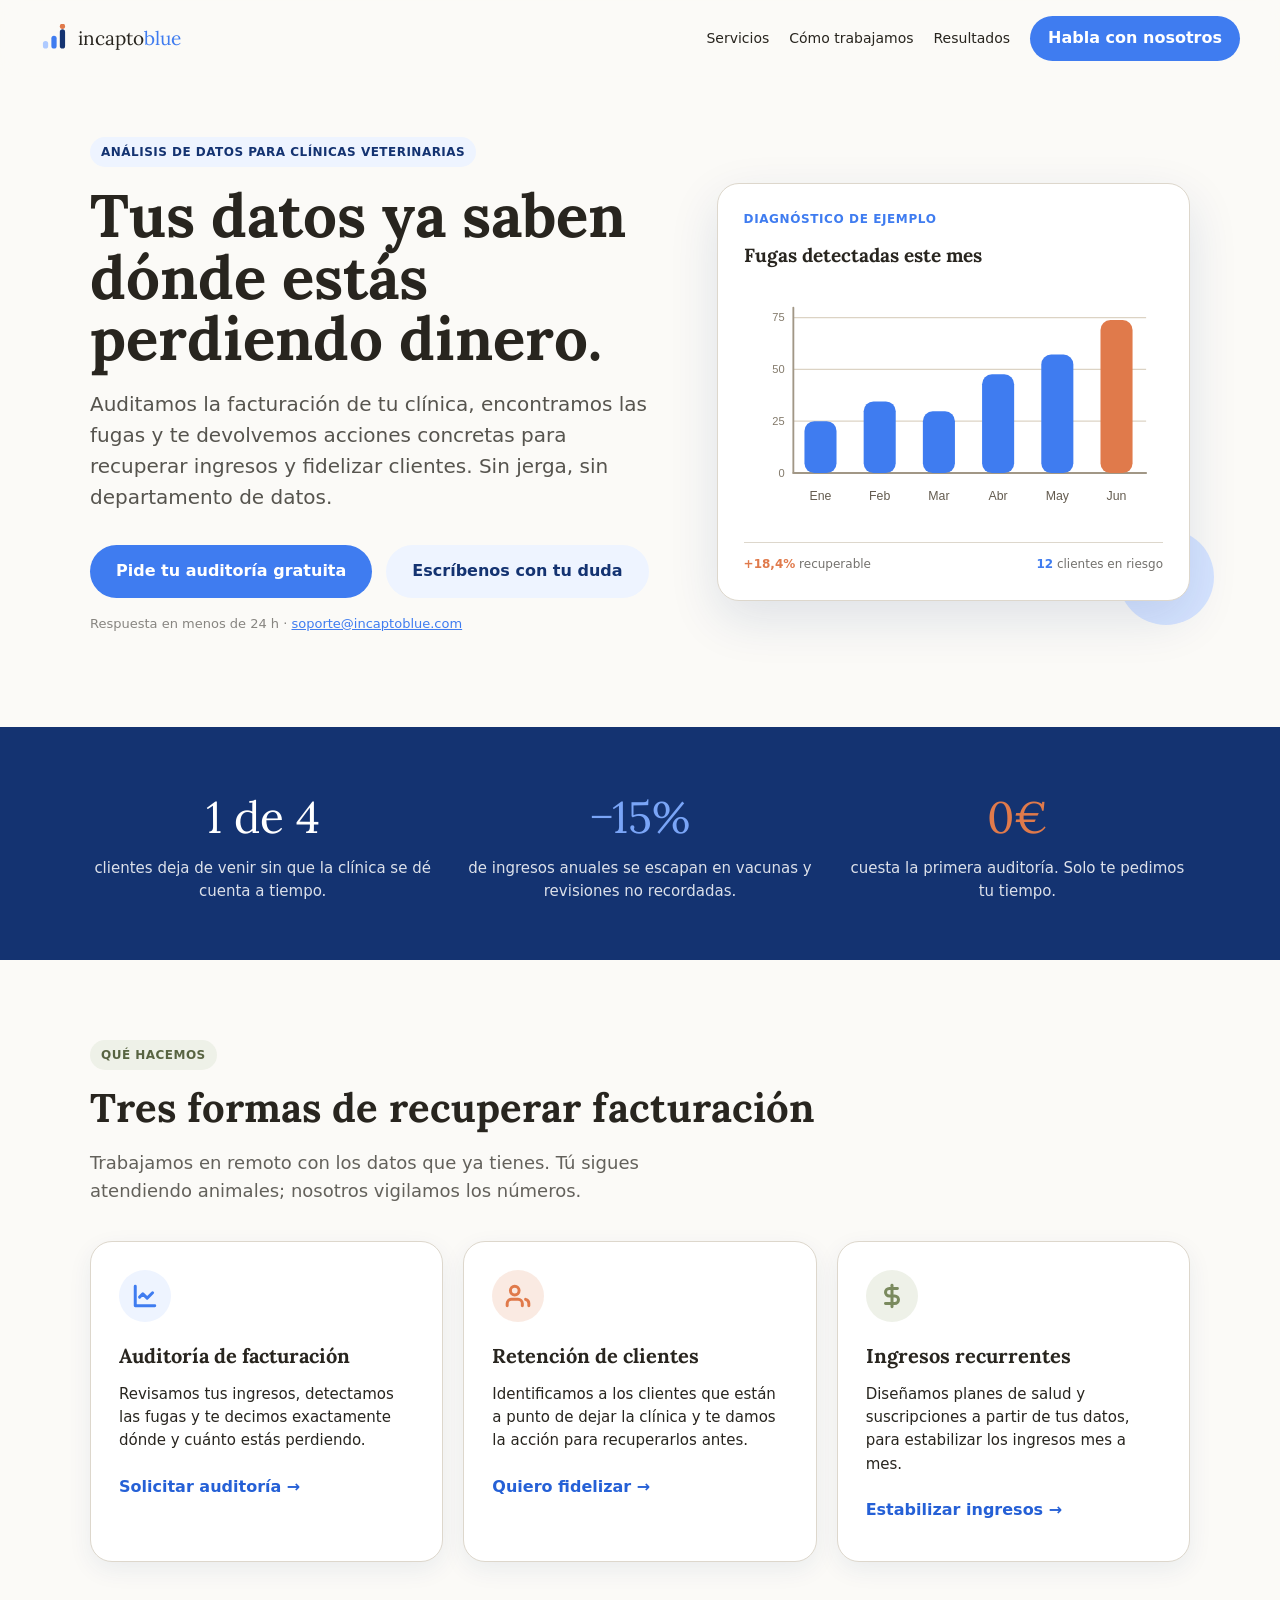
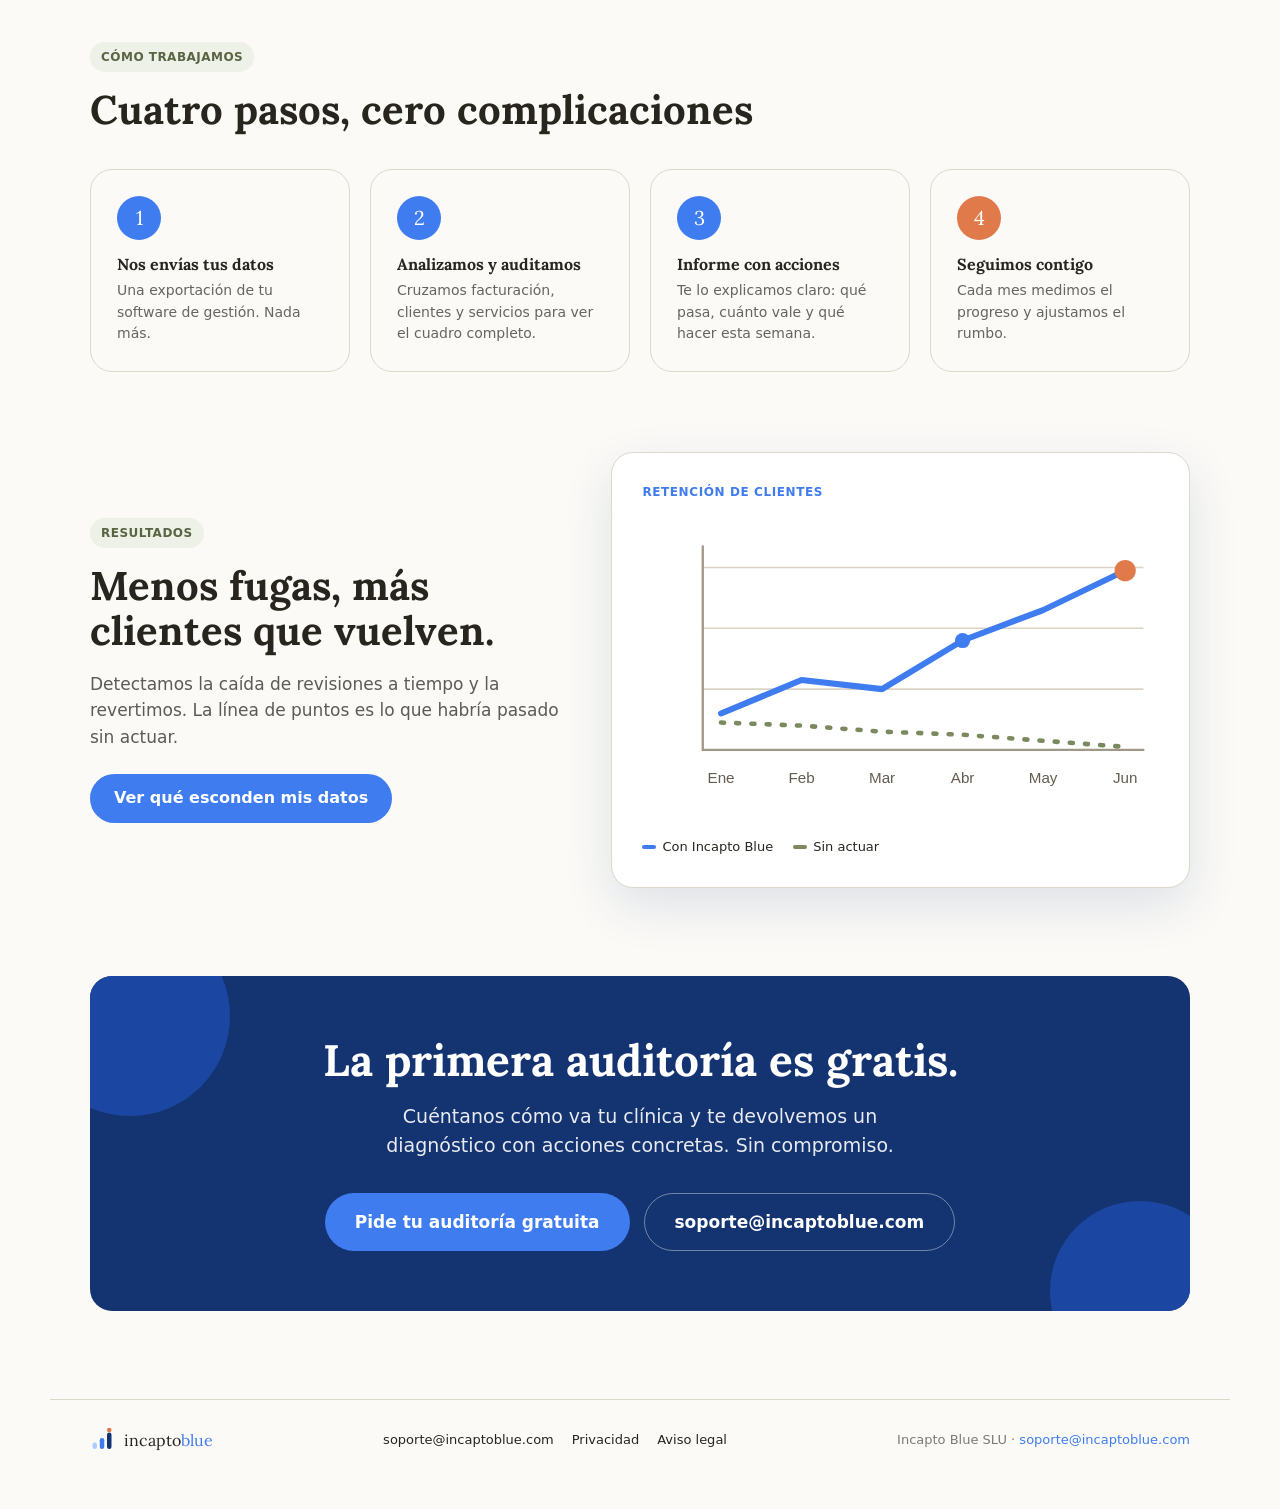
==== index.html @ fb7f917a "Publica landing de Incapto Blue" ====
<!DOCTYPE html>
<html>
<head>
<meta charset="utf-8">
<meta name="viewport" content="width=device-width, initial-scale=1">
<title>Incapto Blue | Análisis de datos para clínicas veterinarias</title>
<meta name="description" content="Auditoría de facturación y análisis de datos para recuperar ingresos y fidelizar clientes en clínicas veterinarias.">

</head>
<body>



<link rel="stylesheet" href="styles.css">

<link href="https://fonts.googleapis.com/css2?family=Lora:wght@500;600;700&amp;display=swap" rel="stylesheet">
<style>
  :root{
    --color-accent:#3f7cf0;
    --color-accent-100:#eef4ff;--color-accent-200:#d6e4ff;--color-accent-300:#aecaff;
    --color-accent-400:#7aa5f7;--color-accent-500:#3f7cf0;--color-accent-600:#2560d6;
    --color-accent-700:#1b47a3;--color-accent-800:#143371;--color-accent-900:#0f2448;
    --ib-blue:#3f7cf0;--ib-blue-deep:#143371;--ib-cyan:#17b3c4;--ib-coral:#e07a4b;--ib-sage:#7a8a5e;
  }
  html{scroll-behavior:smooth;}
  a{color:var(--ib-blue);}
  a:hover{color:var(--color-accent-700);}
  ::selection{background:color-mix(in srgb,var(--ib-blue) 26%,transparent);}
</style>


<div style="font-family:var(--font-body);color:var(--color-text);">

  <!-- ══ NAV ══ -->
  <nav style="position:sticky;top:0;z-index:30;display:flex;align-items:center;gap:20px;padding:16px 40px;background:color-mix(in srgb,var(--color-bg) 90%,transparent);backdrop-filter:blur(10px);">
    <a href="#top" style="display:flex;align-items:center;gap:10px;text-decoration:none;color:var(--color-text);margin-right:auto;">
      <svg width="28" height="28" viewBox="0 0 48 48" aria-hidden="true"><rect x="5" y="29" width="9" height="13" rx="4.5" fill="#aecaff"></rect><rect x="19.5" y="20" width="9" height="22" rx="4.5" fill="#3f7cf0"></rect><rect x="34" y="9" width="9" height="33" rx="4.5" fill="#143371"></rect><circle cx="38.5" cy="4" r="4.5" fill="#e07a4b"></circle></svg>
      <span style="font-family:var(--font-heading);font-size:19px;">incapto<span style="color:var(--ib-blue);">blue</span></span>
    </a>
    <a href="#servicios" style="color:inherit;text-decoration:none;font-size:14px;">Servicios</a>
    <a href="#como" style="color:inherit;text-decoration:none;font-size:14px;">Cómo trabajamos</a>
    <a href="#resultados" style="color:inherit;text-decoration:none;font-size:14px;">Resultados</a>
    <a class="btn btn-primary" href="mailto:soporte@incaptoblue.com?subject=Quiero%20una%20auditor%C3%ADa%20gratuita" style="text-decoration:none;">Habla con nosotros</a>
  </nav>

  <!-- ══ HERO ══ -->
  <header id="top" style="max-width:1180px;margin:0 auto;padding:60px 40px 40px;display:grid;grid-template-columns:1.1fr .9fr;gap:48px;align-items:center;">
    <div>
      <span class="tag" style="background:var(--color-accent-100);color:var(--color-accent-800);">Análisis de datos para clínicas veterinarias</span>
      <h1 style="font-size:60px;line-height:1.02;margin:18px 0 0;">Tus datos ya saben dónde estás perdiendo dinero.</h1>
      <p style="font-size:20px;max-width:560px;margin:20px 0 0;color:color-mix(in srgb,var(--color-text) 78%,transparent);">Auditamos la facturación de tu clínica, encontramos las fugas y te devolvemos acciones concretas para recuperar ingresos y fidelizar clientes. Sin jerga, sin departamento de datos.</p>
      <div style="display:flex;gap:14px;flex-wrap:wrap;margin-top:32px;align-items:center;">
        <a class="btn btn-primary" href="mailto:soporte@incaptoblue.com?subject=Quiero%20una%20auditor%C3%ADa%20gratuita" style="text-decoration:none;font-size:16px;padding:14px 26px;">Pide tu auditoría gratuita</a>
        <a class="btn btn-secondary" href="mailto:soporte@incaptoblue.com?subject=Tengo%20una%20pregunta" style="text-decoration:none;font-size:16px;padding:14px 26px;">Escríbenos con tu duda</a>
      </div>
      <p style="font-size:13px;margin-top:16px;color:color-mix(in srgb,var(--color-text) 55%,transparent);">Respuesta en menos de 24&nbsp;h · <a href="mailto:soporte@incaptoblue.com">soporte@incaptoblue.com</a></p>
    </div>
    <div style="position:relative;">
      <div class="card elev-md" style="padding:26px;">
        <span class="card-kicker" style="color:var(--ib-blue);">Diagnóstico de ejemplo</span>
        <span class="card-title" style="font-size:19px;">Fugas detectadas este mes</span>
        
        <svg viewBox="0 0 340 196" style="width:100%;height:auto;margin-top:6px;">
          <g stroke="#dcd3c4" stroke-width="1"><line x1="40" y1="24" x2="326" y2="24"/><line x1="40" y1="66" x2="326" y2="66"/><line x1="40" y1="108" x2="326" y2="108"/></g>
          <g stroke="#a19786" stroke-width="1.5" stroke-linecap="round"><line x1="40" y1="16" x2="40" y2="150"/><line x1="40" y1="150" x2="326" y2="150"/></g>
          <g font-family="Figtree,sans-serif" font-size="9" fill="#82796a" text-anchor="end"><text x="33" y="153">0</text><text x="33" y="111">25</text><text x="33" y="69">50</text><text x="33" y="27">75</text></g>
          <g fill="#3f7cf0"><rect x="49" y="108" width="26" height="42" rx="8"/><rect x="97" y="92" width="26" height="58" rx="8"/><rect x="145" y="100" width="26" height="50" rx="8"/><rect x="193" y="70" width="26" height="80" rx="8"/><rect x="241" y="54" width="26" height="96" rx="8"/></g>
          <rect x="289" y="26" width="26" height="124" rx="8" fill="#e07a4b"/>
          <g font-family="Figtree,sans-serif" font-size="10" fill="#645c50" text-anchor="middle"><text x="62" y="172">Ene</text><text x="110" y="172">Feb</text><text x="158" y="172">Mar</text><text x="206" y="172">Abr</text><text x="254" y="172">May</text><text x="302" y="172">Jun</text></g>
        </svg><div style="display:flex;justify-content:space-between;font-size:12px;color:color-mix(in srgb,var(--color-text) 65%,transparent);border-top:1px solid var(--color-divider);padding-top:12px;">
          <span><strong style="color:var(--ib-coral);">+18,4%</strong> recuperable</span>
          <span><strong style="color:var(--ib-blue);">12</strong> clientes en riesgo</span>
        </div>
      </div>
      <div style="position:absolute;right:-24px;bottom:-24px;width:96px;height:96px;border-radius:50%;background:var(--color-accent-200);z-index:-1;"></div>
    </div>
  </header>

  <!-- ══ CONFIANZA / DOLOR ══ -->
  <section style="background:var(--ib-blue-deep);color:#fff;margin-top:40px;">
    <div style="max-width:1180px;margin:0 auto;padding:56px 40px;display:grid;grid-template-columns:repeat(auto-fit,minmax(200px,1fr));gap:32px;text-align:center;">
      <div><div style="font-family:var(--font-heading);font-size:44px;">1 de 4</div><p style="opacity:.85;font-size:15px;margin:6px 0 0;">clientes deja de venir sin que la clínica se dé cuenta a tiempo.</p></div>
      <div><div style="font-family:var(--font-heading);font-size:44px;color:#7aa5f7;">−15%</div><p style="opacity:.85;font-size:15px;margin:6px 0 0;">de ingresos anuales se escapan en vacunas y revisiones no recordadas.</p></div>
      <div><div style="font-family:var(--font-heading);font-size:44px;color:var(--ib-coral);">0€</div><p style="opacity:.85;font-size:15px;margin:6px 0 0;">cuesta la primera auditoría. Solo te pedimos tu tiempo.</p></div>
    </div>
  </section>

  <!-- ══ SERVICIOS ══ -->
  <section id="servicios" style="max-width:1180px;margin:0 auto;padding:80px 40px 0;scroll-margin-top:80px;">
    <span class="tag tag-accent-2">Qué hacemos</span>
    <h2 style="font-size:40px;margin:16px 0 8px;">Tres formas de recuperar facturación</h2>
    <p style="font-size:18px;max-width:640px;color:color-mix(in srgb,var(--color-text) 72%,transparent);">Trabajamos en remoto con los datos que ya tienes. Tú sigues atendiendo animales; nosotros vigilamos los números.</p>
    <div style="display:grid;grid-template-columns:repeat(auto-fit,minmax(280px,1fr));gap:20px;margin-top:36px;">
      <div class="card elev-sm" style="padding:28px;">
        <div style="width:52px;height:52px;border-radius:50%;background:var(--color-accent-100);display:grid;place-items:center;margin-bottom:6px;"><svg width="26" height="26" viewBox="0 0 24 24" fill="none" stroke="#3f7cf0" stroke-width="2.75" stroke-linecap="round" stroke-linejoin="round"><path d="M3 3v18h18"></path><path d="m19 9-5 5-4-4-3 3"></path></svg></div>
        <span class="card-title" style="font-size:20px;">Auditoría de facturación</span>
        <p class="card-body" style="opacity:1;font-size:15px;">Revisamos tus ingresos, detectamos las fugas y te decimos exactamente dónde y cuánto estás perdiendo.</p>
        <a class="btn btn-ghost" href="mailto:soporte@incaptoblue.com?subject=Auditor%C3%ADa%20de%20facturaci%C3%B3n" style="text-decoration:none;align-self:flex-start;padding-left:0;">Solicitar auditoría →</a>
      </div>
      <div class="card elev-sm" style="padding:28px;">
        <div style="width:52px;height:52px;border-radius:50%;background:color-mix(in srgb,var(--ib-coral) 16%,transparent);display:grid;place-items:center;margin-bottom:6px;"><svg width="26" height="26" viewBox="0 0 24 24" fill="none" stroke="#e07a4b" stroke-width="2.75" stroke-linecap="round" stroke-linejoin="round"><path d="M16 21v-2a4 4 0 0 0-4-4H6a4 4 0 0 0-4 4v2"></path><circle cx="9" cy="7" r="4"></circle><path d="M22 21v-2a4 4 0 0 0-3-3.87"></path></svg></div>
        <span class="card-title" style="font-size:20px;">Retención de clientes</span>
        <p class="card-body" style="opacity:1;font-size:15px;">Identificamos a los clientes que están a punto de dejar la clínica y te damos la acción para recuperarlos antes.</p>
        <a class="btn btn-ghost" href="mailto:soporte@incaptoblue.com?subject=Retenci%C3%B3n%20de%20clientes" style="text-decoration:none;align-self:flex-start;padding-left:0;">Quiero fidelizar →</a>
      </div>
      <div class="card elev-sm" style="padding:28px;">
        <div style="width:52px;height:52px;border-radius:50%;background:var(--color-accent-2-100);display:grid;place-items:center;margin-bottom:6px;"><svg width="26" height="26" viewBox="0 0 24 24" fill="none" stroke="#7a8a5e" stroke-width="2.75" stroke-linecap="round" stroke-linejoin="round"><path d="M12 2v20"></path><path d="M17 5H9.5a3.5 3.5 0 0 0 0 7h5a3.5 3.5 0 0 1 0 7H6"></path></svg></div>
        <span class="card-title" style="font-size:20px;">Ingresos recurrentes</span>
        <p class="card-body" style="opacity:1;font-size:15px;">Diseñamos planes de salud y suscripciones a partir de tus datos, para estabilizar los ingresos mes a mes.</p>
        <a class="btn btn-ghost" href="mailto:soporte@incaptoblue.com?subject=Ingresos%20recurrentes" style="text-decoration:none;align-self:flex-start;padding-left:0;">Estabilizar ingresos →</a>
      </div>
    </div>
  </section>

  <!-- ══ CÓMO TRABAJAMOS ══ -->
  <section id="como" style="max-width:1180px;margin:0 auto;padding:80px 40px 0;scroll-margin-top:80px;">
    <span class="tag tag-accent-2">Cómo trabajamos</span>
    <h2 style="font-size:40px;margin:16px 0 36px;">Cuatro pasos, cero complicaciones</h2>
    <div style="display:grid;grid-template-columns:repeat(auto-fit,minmax(230px,1fr));gap:20px;">
      <div style="border-radius:var(--radius-lg);border:1px solid var(--color-divider);padding:26px;"><div style="width:44px;height:44px;border-radius:50%;background:var(--ib-blue);color:#fff;font-family:var(--font-heading);display:grid;place-items:center;font-size:20px;">1</div><h4 style="margin:16px 0 6px;">Nos envías tus datos</h4><p style="font-size:14px;margin:0;color:color-mix(in srgb,var(--color-text) 70%,transparent);">Una exportación de tu software de gestión. Nada más.</p></div>
      <div style="border-radius:var(--radius-lg);border:1px solid var(--color-divider);padding:26px;"><div style="width:44px;height:44px;border-radius:50%;background:var(--ib-blue);color:#fff;font-family:var(--font-heading);display:grid;place-items:center;font-size:20px;">2</div><h4 style="margin:16px 0 6px;">Analizamos y auditamos</h4><p style="font-size:14px;margin:0;color:color-mix(in srgb,var(--color-text) 70%,transparent);">Cruzamos facturación, clientes y servicios para ver el cuadro completo.</p></div>
      <div style="border-radius:var(--radius-lg);border:1px solid var(--color-divider);padding:26px;"><div style="width:44px;height:44px;border-radius:50%;background:var(--ib-blue);color:#fff;font-family:var(--font-heading);display:grid;place-items:center;font-size:20px;">3</div><h4 style="margin:16px 0 6px;">Informe con acciones</h4><p style="font-size:14px;margin:0;color:color-mix(in srgb,var(--color-text) 70%,transparent);">Te lo explicamos claro: qué pasa, cuánto vale y qué hacer esta semana.</p></div>
      <div style="border-radius:var(--radius-lg);border:1px solid var(--color-divider);padding:26px;"><div style="width:44px;height:44px;border-radius:50%;background:var(--ib-coral);color:#fff;font-family:var(--font-heading);display:grid;place-items:center;font-size:20px;">4</div><h4 style="margin:16px 0 6px;">Seguimos contigo</h4><p style="font-size:14px;margin:0;color:color-mix(in srgb,var(--color-text) 70%,transparent);">Cada mes medimos el progreso y ajustamos el rumbo.</p></div>
    </div>
  </section>

  <!-- ══ RESULTADOS ══ -->
  <section id="resultados" style="max-width:1180px;margin:0 auto;padding:80px 40px 0;scroll-margin-top:80px;">
    <div style="display:grid;grid-template-columns:.9fr 1.1fr;gap:48px;align-items:center;">
      <div>
        <span class="tag tag-accent-2">Resultados</span>
        <h2 style="font-size:40px;margin:16px 0 12px;">Menos fugas, más clientes que vuelven.</h2>
        <p style="font-size:17px;color:color-mix(in srgb,var(--color-text) 75%,transparent);">Detectamos la caída de revisiones a tiempo y la revertimos. La línea de puntos es lo que habría pasado sin actuar.</p>
        <div style="display:flex;gap:14px;margin-top:24px;">
          <a class="btn btn-primary" href="mailto:soporte@incaptoblue.com?subject=Quiero%20ver%20mis%20datos" style="text-decoration:none;padding:12px 24px;">Ver qué esconden mis datos</a>
        </div>
      </div>
      <div class="card elev-md" style="padding:30px;">
        <span class="card-kicker" style="color:var(--ib-blue);">Retención de clientes</span>
        <svg viewBox="0 0 340 196" style="width:100%;height:auto;margin-top:8px;">
          <g stroke="#dcd3c4" stroke-width="1"><line x1="40" y1="30" x2="330" y2="30"/><line x1="40" y1="70" x2="330" y2="70"/><line x1="40" y1="110" x2="330" y2="110"/></g>
          <g stroke="#a19786" stroke-width="1.5" stroke-linecap="round"><line x1="40" y1="16" x2="40" y2="150"/><line x1="40" y1="150" x2="330" y2="150"/></g>
          <polyline points="52,126 105,104 158,110 211,78 264,58 318,32" fill="none" stroke="#3f7cf0" stroke-width="4" stroke-linecap="round" stroke-linejoin="round"></polyline>
          <polyline points="52,132 105,134 158,138 211,140 264,144 318,148" fill="none" stroke="#7a8a5e" stroke-width="3" stroke-linecap="round" stroke-linejoin="round" stroke-dasharray="2 8"></polyline>
          <circle cx="318" cy="32" r="7" fill="#e07a4b"></circle>
          <circle cx="211" cy="78" r="5" fill="#3f7cf0"></circle>
          <g font-family="Figtree,sans-serif" font-size="10" fill="#645c50" text-anchor="middle"><text x="52" y="172">Ene</text><text x="105" y="172">Feb</text><text x="158" y="172">Mar</text><text x="211" y="172">Abr</text><text x="264" y="172">May</text><text x="318" y="172">Jun</text></g>
        </svg>
        <div style="display:flex;gap:20px;font-size:13px;margin-top:6px;">
          <span style="display:flex;align-items:center;gap:6px;"><span style="width:14px;height:4px;border-radius:2px;background:#3f7cf0;"></span>Con Incapto Blue</span>
          <span style="display:flex;align-items:center;gap:6px;"><span style="width:14px;height:4px;border-radius:2px;background:#7a8a5e;"></span>Sin actuar</span>
        </div>
      </div>
    </div>
  </section>

  <!-- ══ CTA FINAL ══ -->
  <section style="max-width:1180px;margin:88px auto 0;padding:0 40px;">
    <div style="position:relative;overflow:hidden;border-radius:var(--radius-lg);background:var(--ib-blue-deep);color:#fff;padding:60px 56px;text-align:center;">
      <div style="position:absolute;left:-60px;top:-60px;width:200px;height:200px;border-radius:50%;background:#1b47a3;"></div>
      <div style="position:absolute;right:-40px;bottom:-70px;width:180px;height:180px;border-radius:50%;background:#1b47a3;"></div>
      <div style="position:relative;">
        <h2 style="font-size:44px;margin:0;color:#fff;">La primera auditoría es gratis.</h2>
        <p style="font-size:19px;max-width:560px;margin:16px auto 0;opacity:.9;">Cuéntanos cómo va tu clínica y te devolvemos un diagnóstico con acciones concretas. Sin compromiso.</p>
        <div style="display:flex;gap:14px;justify-content:center;flex-wrap:wrap;margin-top:32px;">
          <a class="btn btn-primary" href="mailto:soporte@incaptoblue.com?subject=Quiero%20mi%20auditor%C3%ADa%20gratuita" style="text-decoration:none;font-size:17px;padding:15px 30px;">Pide tu auditoría gratuita</a>
          <a class="btn" href="mailto:soporte@incaptoblue.com?subject=Consulta%20general" style="text-decoration:none;font-size:17px;padding:15px 30px;color:#fff;border:1px solid rgba(255,255,255,.4);">soporte@incaptoblue.com</a>
        </div>
      </div>
    </div>
  </section>

  <!-- ══ FOOTER ══ -->
  <footer style="max-width:1180px;margin:88px auto 0;padding:28px 40px 56px;border-top:1px solid var(--color-divider);display:flex;flex-direction:column;gap:22px;">
    <div style="display:flex;justify-content:space-between;align-items:center;flex-wrap:wrap;gap:20px;">
      <div style="display:flex;align-items:center;gap:10px;">
        <svg width="24" height="24" viewBox="0 0 48 48" aria-hidden="true"><rect x="5" y="29" width="9" height="13" rx="4.5" fill="#aecaff"></rect><rect x="19.5" y="20" width="9" height="22" rx="4.5" fill="#3f7cf0"></rect><rect x="34" y="9" width="9" height="33" rx="4.5" fill="#143371"></rect><circle cx="38.5" cy="4" r="4.5" fill="#e07a4b"></circle></svg>
        <span style="font-family:var(--font-heading);font-size:16px;">incapto<span style="color:var(--ib-blue);">blue</span></span>
      </div>
      <div style="display:flex;gap:18px;flex-wrap:wrap;font-size:13px;">
        <a href="mailto:soporte@incaptoblue.com" style="text-decoration:none;color:inherit;">soporte@incaptoblue.com</a>
        <a href="privacidad.html" style="text-decoration:none;color:inherit;">Privacidad</a>
        <a href="aviso-legal.html" style="text-decoration:none;color:inherit;">Aviso legal</a>
      </div>
      <div style="font-size:13px;color:color-mix(in srgb,var(--color-text) 60%,transparent);">Incapto Blue SLU · <a href="mailto:soporte@incaptoblue.com" style="text-decoration:none;">soporte@incaptoblue.com</a></div>
    </div>
  </footer>
</div>


</body>
</html>
---- styles.css ----
:root {
  --color-bg: #fbfaf7;
  --color-text: #28251f;
  --color-divider: #ddd7cc;
  --color-accent: #3f7cf0;
  --color-accent-100: #eef4ff;
  --color-accent-2-100: #eef1e8;
  --font-body: "Figtree", system-ui, -apple-system, BlinkMacSystemFont, "Segoe UI", sans-serif;
  --font-heading: "Lora", Georgia, serif;
  --radius-lg: 22px;
}

* { box-sizing: border-box; }
body { margin: 0; background: var(--color-bg); color: var(--color-text); line-height: 1.55; }
h1, h2, h3, h4 { font-family: var(--font-heading); line-height: 1.12; }
.btn { display: inline-flex; align-items: center; justify-content: center; border-radius: 999px; padding: 10px 18px; font-weight: 700; }
.btn-primary { color: #fff; background: var(--color-accent); }
.btn-primary:hover { color: #fff; background: #2560d6; }
.btn-secondary { color: #143371; background: #eef4ff; }
.btn-ghost { color: #2560d6; background: transparent; }
.card { display: flex; flex-direction: column; gap: 12px; border: 1px solid var(--color-divider); border-radius: var(--radius-lg); background: #fff; }
.elev-sm { box-shadow: 0 8px 24px rgba(20, 51, 113, .07); }
.elev-md { box-shadow: 0 18px 50px rgba(20, 51, 113, .12); }
.tag { display: inline-flex; width: fit-content; border-radius: 999px; padding: 6px 11px; font-size: 12px; font-weight: 800; letter-spacing: .04em; text-transform: uppercase; }
.tag-neutral { background: #efede8; color: #645c50; }
.tag-accent-2 { background: #eef1e8; color: #586442; }
.card-kicker { font-size: 12px; font-weight: 800; letter-spacing: .05em; text-transform: uppercase; }
.card-title { display: block; font-family: var(--font-heading); font-weight: 700; }
.card-body { margin: 0; }

@media (max-width: 760px) {
  nav { padding: 14px 20px !important; flex-wrap: wrap; }
  nav > a:not(:first-child):not(.btn) { display: none; }
  header, section, main, footer { padding-left: 20px !important; padding-right: 20px !important; }
  header { grid-template-columns: 1fr !important; padding-top: 40px !important; }
  header h1 { font-size: 42px !important; }
  h2 { font-size: 34px !important; }
  main h1 { font-size: 38px !important; }
  #resultados > div { grid-template-columns: 1fr !important; }
  section > div[style*="padding:60px 56px"] { padding: 42px 22px !important; }
}
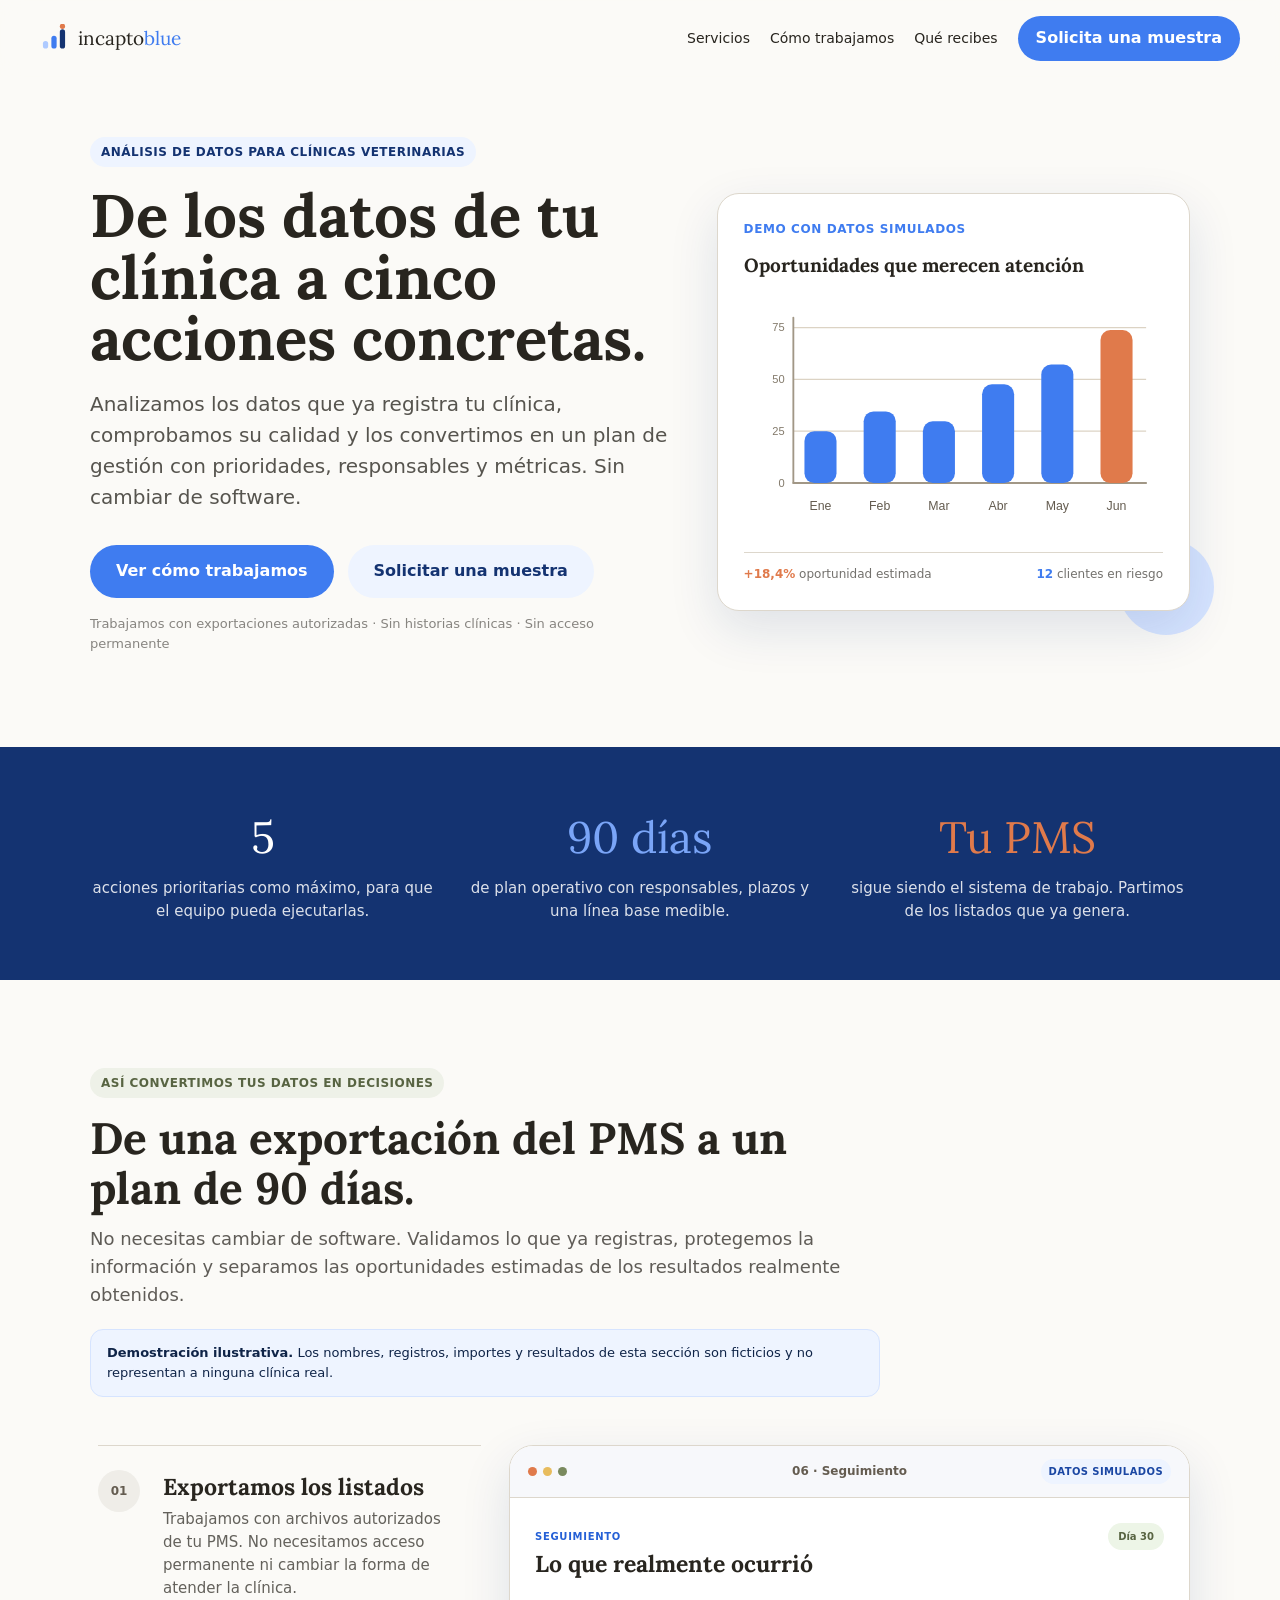
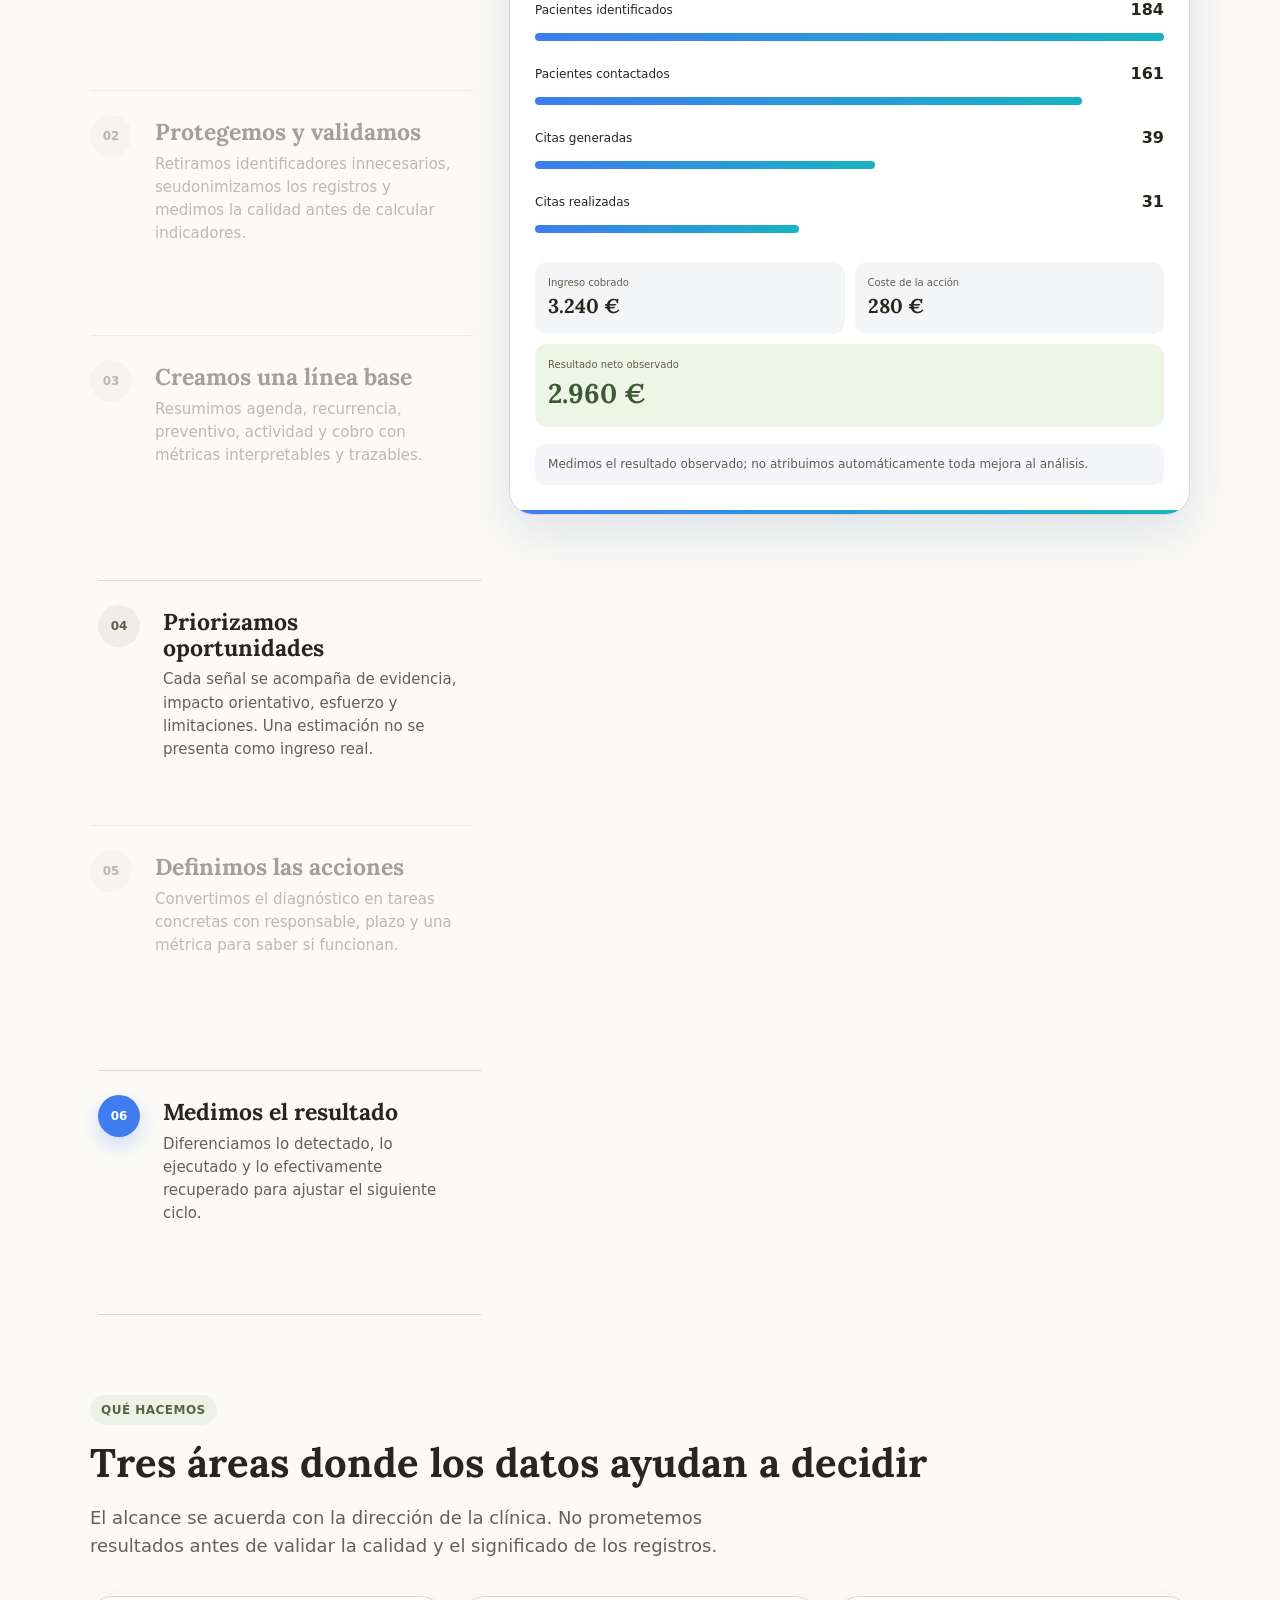
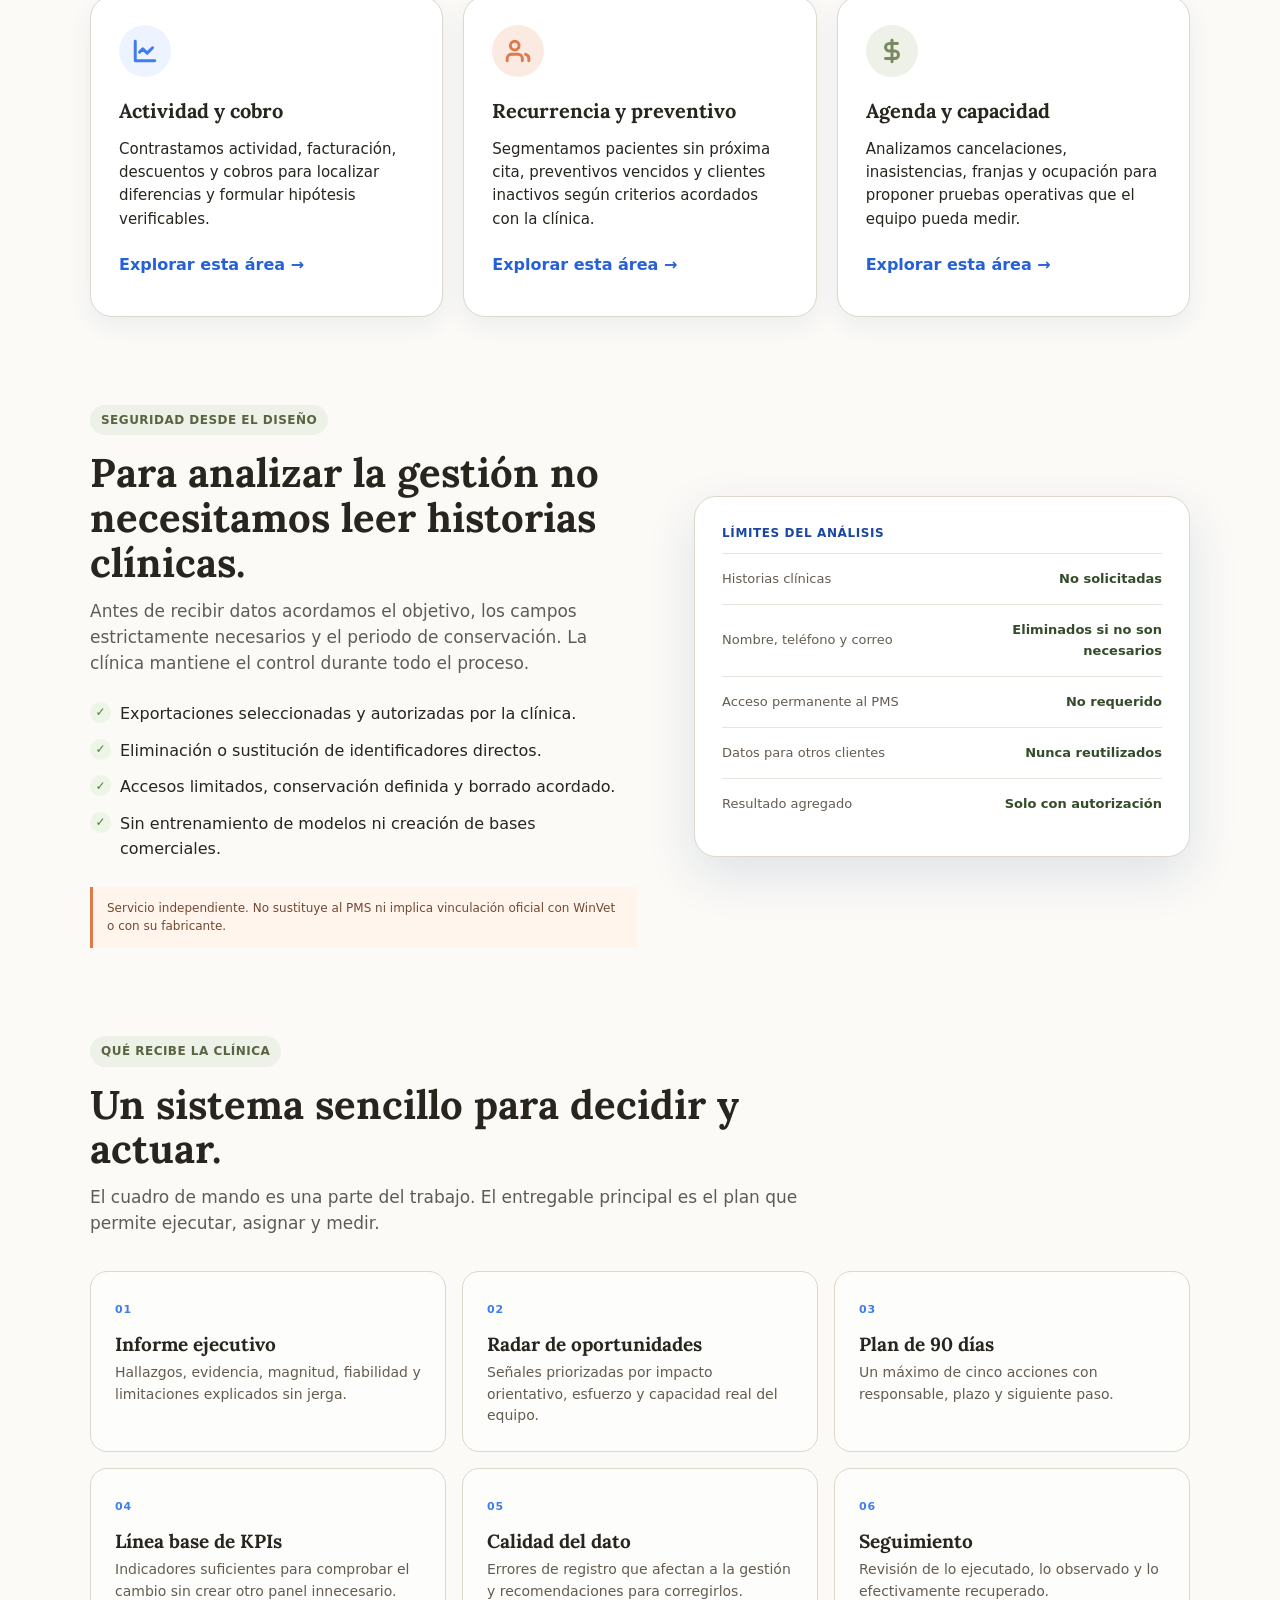
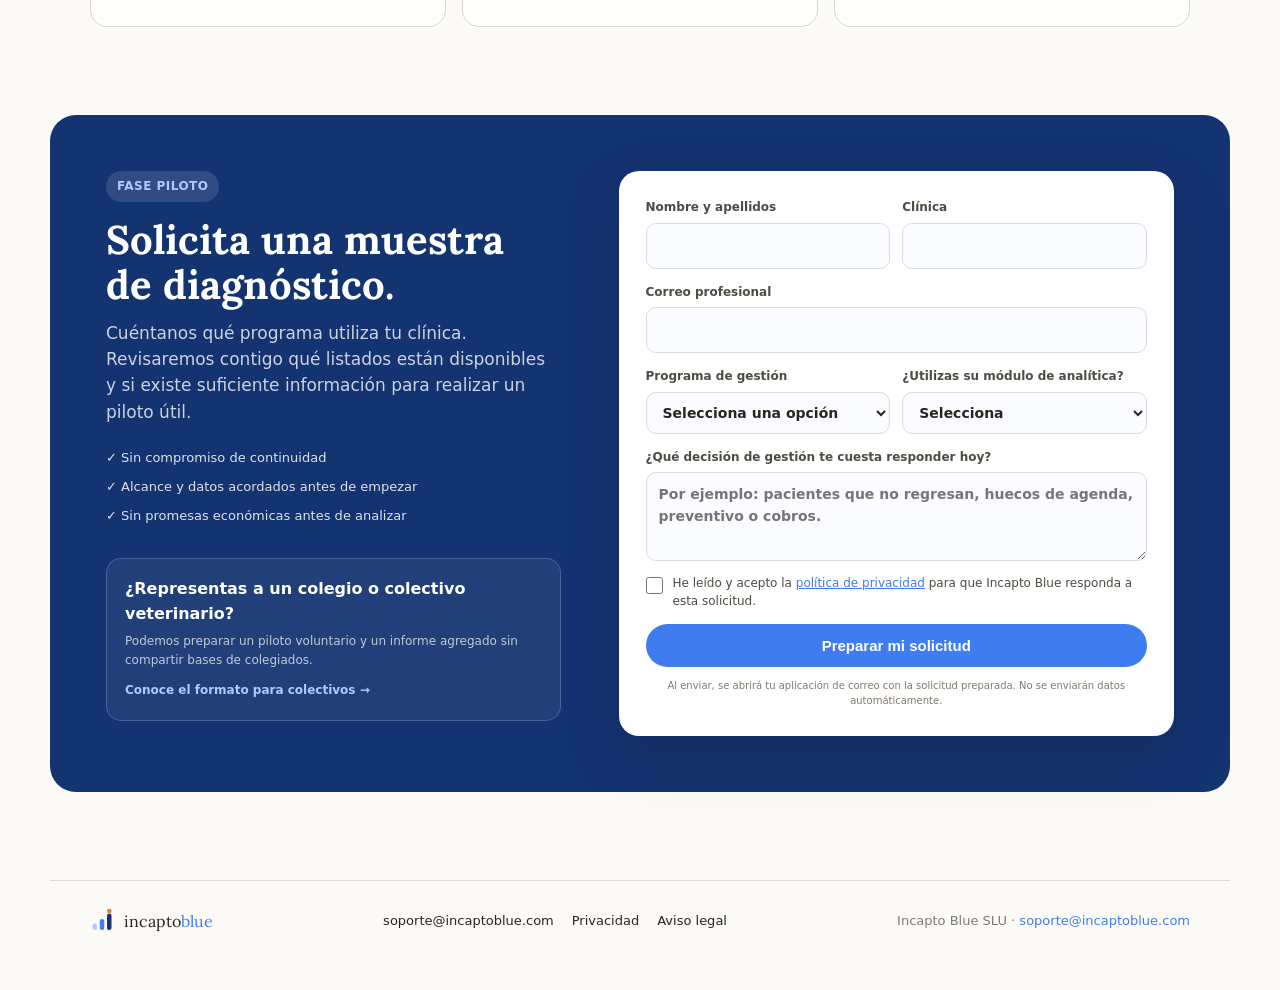
==== commit 218689fd: "Publica landing avanzada para clínicas veterinarias" ====
--- a/index.html
+++ b/index.html
@@ -39,26 +39,26 @@
     </a>
     <a href="#servicios" style="color:inherit;text-decoration:none;font-size:14px;">Servicios</a>
     <a href="#como" style="color:inherit;text-decoration:none;font-size:14px;">Cómo trabajamos</a>
-    <a href="#resultados" style="color:inherit;text-decoration:none;font-size:14px;">Resultados</a>
-    <a class="btn btn-primary" href="mailto:soporte@incaptoblue.com?subject=Quiero%20una%20auditor%C3%ADa%20gratuita" style="text-decoration:none;">Habla con nosotros</a>
+    <a href="#resultados" style="color:inherit;text-decoration:none;font-size:14px;">Qué recibes</a>
+    <a class="btn btn-primary" href="#contacto" style="text-decoration:none;">Solicita una muestra</a>
   </nav>
 
   <!-- ══ HERO ══ -->
   <header id="top" style="max-width:1180px;margin:0 auto;padding:60px 40px 40px;display:grid;grid-template-columns:1.1fr .9fr;gap:48px;align-items:center;">
     <div>
       <span class="tag" style="background:var(--color-accent-100);color:var(--color-accent-800);">Análisis de datos para clínicas veterinarias</span>
-      <h1 style="font-size:60px;line-height:1.02;margin:18px 0 0;">Tus datos ya saben dónde estás perdiendo dinero.</h1>
-      <p style="font-size:20px;max-width:560px;margin:20px 0 0;color:color-mix(in srgb,var(--color-text) 78%,transparent);">Auditamos la facturación de tu clínica, encontramos las fugas y te devolvemos acciones concretas para recuperar ingresos y fidelizar clientes. Sin jerga, sin departamento de datos.</p>
+      <h1 style="font-size:60px;line-height:1.02;margin:18px 0 0;">De los datos de tu clínica a cinco acciones concretas.</h1>
+      <p style="font-size:20px;max-width:590px;margin:20px 0 0;color:color-mix(in srgb,var(--color-text) 78%,transparent);">Analizamos los datos que ya registra tu clínica, comprobamos su calidad y los convertimos en un plan de gestión con prioridades, responsables y métricas. Sin cambiar de software.</p>
       <div style="display:flex;gap:14px;flex-wrap:wrap;margin-top:32px;align-items:center;">
-        <a class="btn btn-primary" href="mailto:soporte@incaptoblue.com?subject=Quiero%20una%20auditor%C3%ADa%20gratuita" style="text-decoration:none;font-size:16px;padding:14px 26px;">Pide tu auditoría gratuita</a>
-        <a class="btn btn-secondary" href="mailto:soporte@incaptoblue.com?subject=Tengo%20una%20pregunta" style="text-decoration:none;font-size:16px;padding:14px 26px;">Escríbenos con tu duda</a>
-      </div>
-      <p style="font-size:13px;margin-top:16px;color:color-mix(in srgb,var(--color-text) 55%,transparent);">Respuesta en menos de 24&nbsp;h · <a href="mailto:soporte@incaptoblue.com">soporte@incaptoblue.com</a></p>
+        <a class="btn btn-primary" href="#como" style="text-decoration:none;font-size:16px;padding:14px 26px;">Ver cómo trabajamos</a>
+        <a class="btn btn-secondary" href="#contacto" style="text-decoration:none;font-size:16px;padding:14px 26px;">Solicitar una muestra</a>
+      </div>
+      <p style="font-size:13px;margin-top:16px;color:color-mix(in srgb,var(--color-text) 55%,transparent);">Trabajamos con exportaciones autorizadas · Sin historias clínicas · Sin acceso permanente</p>
     </div>
     <div style="position:relative;">
       <div class="card elev-md" style="padding:26px;">
-        <span class="card-kicker" style="color:var(--ib-blue);">Diagnóstico de ejemplo</span>
-        <span class="card-title" style="font-size:19px;">Fugas detectadas este mes</span>
+        <span class="card-kicker" style="color:var(--ib-blue);">Demo con datos simulados</span>
+        <span class="card-title" style="font-size:19px;">Oportunidades que merecen atención</span>
         
         <svg viewBox="0 0 340 196" style="width:100%;height:auto;margin-top:6px;">
           <g stroke="#dcd3c4" stroke-width="1"><line x1="40" y1="24" x2="326" y2="24"/><line x1="40" y1="66" x2="326" y2="66"/><line x1="40" y1="108" x2="326" y2="108"/></g>
@@ -68,106 +68,238 @@
           <rect x="289" y="26" width="26" height="124" rx="8" fill="#e07a4b"/>
           <g font-family="Figtree,sans-serif" font-size="10" fill="#645c50" text-anchor="middle"><text x="62" y="172">Ene</text><text x="110" y="172">Feb</text><text x="158" y="172">Mar</text><text x="206" y="172">Abr</text><text x="254" y="172">May</text><text x="302" y="172">Jun</text></g>
         </svg><div style="display:flex;justify-content:space-between;font-size:12px;color:color-mix(in srgb,var(--color-text) 65%,transparent);border-top:1px solid var(--color-divider);padding-top:12px;">
-          <span><strong style="color:var(--ib-coral);">+18,4%</strong> recuperable</span>
+          <span><strong style="color:var(--ib-coral);">+18,4%</strong> oportunidad estimada</span>
           <span><strong style="color:var(--ib-blue);">12</strong> clientes en riesgo</span>
         </div>
       </div>
-      <div style="position:absolute;right:-24px;bottom:-24px;width:96px;height:96px;border-radius:50%;background:var(--color-accent-200);z-index:-1;"></div>
+      <div class="hero-card-accent" aria-hidden="true"></div>
     </div>
   </header>
 
-  <!-- ══ CONFIANZA / DOLOR ══ -->
+  <!-- ══ PRINCIPIOS DEL SERVICIO ══ -->
   <section style="background:var(--ib-blue-deep);color:#fff;margin-top:40px;">
     <div style="max-width:1180px;margin:0 auto;padding:56px 40px;display:grid;grid-template-columns:repeat(auto-fit,minmax(200px,1fr));gap:32px;text-align:center;">
-      <div><div style="font-family:var(--font-heading);font-size:44px;">1 de 4</div><p style="opacity:.85;font-size:15px;margin:6px 0 0;">clientes deja de venir sin que la clínica se dé cuenta a tiempo.</p></div>
-      <div><div style="font-family:var(--font-heading);font-size:44px;color:#7aa5f7;">−15%</div><p style="opacity:.85;font-size:15px;margin:6px 0 0;">de ingresos anuales se escapan en vacunas y revisiones no recordadas.</p></div>
-      <div><div style="font-family:var(--font-heading);font-size:44px;color:var(--ib-coral);">0€</div><p style="opacity:.85;font-size:15px;margin:6px 0 0;">cuesta la primera auditoría. Solo te pedimos tu tiempo.</p></div>
+      <div><div style="font-family:var(--font-heading);font-size:44px;">5</div><p style="opacity:.85;font-size:15px;margin:6px 0 0;">acciones prioritarias como máximo, para que el equipo pueda ejecutarlas.</p></div>
+      <div><div style="font-family:var(--font-heading);font-size:44px;color:#7aa5f7;">90 días</div><p style="opacity:.85;font-size:15px;margin:6px 0 0;">de plan operativo con responsables, plazos y una línea base medible.</p></div>
+      <div><div style="font-family:var(--font-heading);font-size:44px;color:var(--ib-coral);">Tu PMS</div><p style="opacity:.85;font-size:15px;margin:6px 0 0;">sigue siendo el sistema de trabajo. Partimos de los listados que ya genera.</p></div>
+    </div>
+  </section>
+
+  <!-- ══ DEMO DEL PROCESO ══ -->
+  <section id="como" class="process-demo" aria-labelledby="process-title">
+    <div class="process-intro">
+      <span class="tag tag-accent-2">Así convertimos tus datos en decisiones</span>
+      <h2 id="process-title">De una exportación del PMS a un plan de 90 días.</h2>
+      <p>No necesitas cambiar de software. Validamos lo que ya registras, protegemos la información y separamos las oportunidades estimadas de los resultados realmente obtenidos.</p>
+      <div class="demo-disclaimer"><strong>Demostración ilustrativa.</strong> Los nombres, registros, importes y resultados de esta sección son ficticios y no representan a ninguna clínica real.</div>
+    </div>
+
+    <div class="process-layout">
+      <div class="process-steps" aria-label="Fases del diagnóstico">
+        <article class="process-step is-active" data-stage="1">
+          <span class="step-number">01</span>
+          <div><h3>Exportamos los listados</h3><p>Trabajamos con archivos autorizados de tu PMS. No necesitamos acceso permanente ni cambiar la forma de atender la clínica.</p></div>
+        </article>
+        <article class="process-step" data-stage="2">
+          <span class="step-number">02</span>
+          <div><h3>Protegemos y validamos</h3><p>Retiramos identificadores innecesarios, seudonimizamos los registros y medimos la calidad antes de calcular indicadores.</p></div>
+        </article>
+        <article class="process-step" data-stage="3">
+          <span class="step-number">03</span>
+          <div><h3>Creamos una línea base</h3><p>Resumimos agenda, recurrencia, preventivo, actividad y cobro con métricas interpretables y trazables.</p></div>
+        </article>
+        <article class="process-step" data-stage="4">
+          <span class="step-number">04</span>
+          <div><h3>Priorizamos oportunidades</h3><p>Cada señal se acompaña de evidencia, impacto orientativo, esfuerzo y limitaciones. Una estimación no se presenta como ingreso real.</p></div>
+        </article>
+        <article class="process-step" data-stage="5">
+          <span class="step-number">05</span>
+          <div><h3>Definimos las acciones</h3><p>Convertimos el diagnóstico en tareas concretas con responsable, plazo y una métrica para saber si funcionan.</p></div>
+        </article>
+        <article class="process-step" data-stage="6">
+          <span class="step-number">06</span>
+          <div><h3>Medimos el resultado</h3><p>Diferenciamos lo detectado, lo ejecutado y lo efectivamente recuperado para ajustar el siguiente ciclo.</p></div>
+        </article>
+      </div>
+
+      <div class="demo-sticky" aria-live="polite">
+        <div class="demo-window elev-md">
+          <div class="demo-toolbar">
+            <span class="demo-dots" aria-hidden="true"><i></i><i></i><i></i></span>
+            <span id="demo-stage-label">01 · Exportación</span>
+            <span class="demo-badge">Datos simulados</span>
+          </div>
+
+          <div class="demo-screen is-active" data-screen="1">
+            <div class="screen-heading"><div><span class="eyebrow">Origen de datos</span><h3>Exportaciones autorizadas</h3></div><span class="status-chip">5 archivos listos</span></div>
+            <div class="file-list">
+              <div><span class="file-icon">CSV</span><p><strong>clientes.csv</strong><small>4.286 registros</small></p><b>✓</b></div>
+              <div><span class="file-icon">CSV</span><p><strong>pacientes.csv</strong><small>5.914 registros</small></p><b>✓</b></div>
+              <div><span class="file-icon">CSV</span><p><strong>agenda.csv</strong><small>12.480 registros</small></p><b>✓</b></div>
+              <div><span class="file-icon">CSV</span><p><strong>ventas.csv</strong><small>18.302 registros</small></p><b>✓</b></div>
+              <div><span class="file-icon">CSV</span><p><strong>preventivo.csv</strong><small>3.721 registros</small></p><b>✓</b></div>
+            </div>
+            <div class="screen-note">La clínica decide qué exporta y conserva el control de sus datos.</div>
+          </div>
+
+          <div class="demo-screen" data-screen="2">
+            <div class="screen-heading"><div><span class="eyebrow">Seguridad y calidad</span><h3>Solo conservamos lo necesario</h3></div><span class="status-chip status-secure">Protegido</span></div>
+            <div class="privacy-grid">
+              <div class="privacy-row"><span>María López</span><em>→</em><strong>CLI_8F3A21</strong></div>
+              <div class="privacy-row"><span>maria@email.es</span><em>→</em><strong class="removed">Eliminado</strong></div>
+              <div class="privacy-row"><span>612 345 678</span><em>→</em><strong class="removed">Eliminado</strong></div>
+              <div class="privacy-row"><span>Toby · Perro</span><em>→</em><strong>PAC_19C4 · Perro</strong></div>
+            </div>
+            <div class="quality-card">
+              <div><span>Registros utilizables</span><strong>94%</strong></div>
+              <div class="quality-bar"><i style="width:94%"></i></div>
+              <ul><li><span>Duplicados detectados</span><b>37</b></li><li><span>Citas sin estado</span><b>4,1%</b></li><li><span>Servicios sin clasificar</span><b>2,6%</b></li></ul>
+            </div>
+          </div>
+
+          <div class="demo-screen" data-screen="3">
+            <div class="screen-heading"><div><span class="eyebrow">Línea base</span><h3>La clínica en cinco indicadores</h3></div><span class="status-chip">Últimos 12 meses</span></div>
+            <div class="kpi-grid">
+              <div class="kpi-card kpi-wide"><span>Facturación mensual</span><strong>47.280 €</strong><small class="positive">↑ 4,2% frente al periodo anterior</small></div>
+              <div class="kpi-card"><span>Clientes que repiten</span><strong>62%</strong><small>Fiabilidad alta</small></div>
+              <div class="kpi-card"><span>Citas no presentadas</span><strong>8,4%</strong><small class="warning">↑ 1,7 puntos</small></div>
+              <div class="kpi-card"><span>Preventivos al día</span><strong>71%</strong><small>3.721 registros</small></div>
+              <div class="kpi-card"><span>Pendiente de cobro</span><strong>3.840 €</strong><small>Saldo registrado</small></div>
+            </div>
+            <div class="mini-trend" aria-hidden="true"><span>Retención mensual</span><svg viewBox="0 0 380 70"><path d="M4 55 C55 48 80 60 125 38 S210 48 250 25 S330 28 376 8" fill="none" stroke="#3f7cf0" stroke-width="4" stroke-linecap="round"/><path d="M4 65H376" stroke="#ddd7cc"/><circle cx="376" cy="8" r="5" fill="#e07a4b"/></svg></div>
+          </div>
+
+          <div class="demo-screen" data-screen="4">
+            <div class="screen-heading"><div><span class="eyebrow">Radar de oportunidades</span><h3>Qué merece atención primero</h3></div><span class="status-chip">4 señales</span></div>
+            <div class="opportunity-list">
+              <div class="opportunity high"><span class="priority-dot"></span><div><strong>Preventivos vencidos sin cita</strong><small>184 pacientes · Evidencia alta</small></div><p><b>4.600 €</b><small>oportunidad estimada</small></p><span class="effort">Esfuerzo bajo</span></div>
+              <div class="opportunity high"><span class="priority-dot"></span><div><strong>Huecos recuperables de agenda</strong><small>Lunes y miércoles · Evidencia alta</small></div><p><b>31 h</b><small>al mes</small></p><span class="effort medium">Esfuerzo medio</span></div>
+              <div class="opportunity"><span class="priority-dot"></span><div><strong>Clientes inactivos recuperables</strong><small>Sin visita en 18 meses</small></div><p><b>126</b><small>clientes</small></p><span class="effort medium">Esfuerzo medio</span></div>
+              <div class="opportunity"><span class="priority-dot"></span><div><strong>Descuentos sin motivo registrado</strong><small>Revisar criterios y autorización</small></div><p><b>1.280 €</b><small>importe observado</small></p><span class="effort">Esfuerzo bajo</span></div>
+            </div>
+            <div class="screen-note warning-note">Una oportunidad estimada no equivale a facturación recuperada.</div>
+          </div>
+
+          <div class="demo-screen" data-screen="5">
+            <div class="screen-heading"><div><span class="eyebrow">Plan de 90 días</span><h3>De la señal a la ejecución</h3></div><span class="status-chip">3 acciones</span></div>
+            <div class="action-list">
+              <div class="action-card"><span class="action-index">1</span><div><strong>Recuperar preventivos vencidos</strong><p>Segmentar y contactar 184 pacientes durante 14 días.</p><div class="action-meta"><span>Recepción</span><span>14 días</span><span>Citas e ingreso cobrado</span></div></div></div>
+              <div class="action-card"><span class="action-index">2</span><div><strong>Reducir ausencias de los lunes</strong><p>Confirmación 48 h antes y activación de lista de espera.</p><div class="action-meta"><span>Coordinación</span><span>30 días</span><span>Horas recuperadas</span></div></div></div>
+              <div class="action-card"><span class="action-index">3</span><div><strong>Corregir servicios sin clasificar</strong><p>Definir códigos y protocolo de registro en recepción.</p><div class="action-meta"><span>Administración</span><span>21 días</span><span>&gt;98% válidos</span></div></div></div>
+            </div>
+          </div>
+
+          <div class="demo-screen" data-screen="6">
+            <div class="screen-heading"><div><span class="eyebrow">Seguimiento</span><h3>Lo que realmente ocurrió</h3></div><span class="status-chip status-secure">Día 30</span></div>
+            <div class="funnel">
+              <div><span>Pacientes identificados</span><strong>184</strong><i style="width:100%"></i></div>
+              <div><span>Pacientes contactados</span><strong>161</strong><i style="width:87%"></i></div>
+              <div><span>Citas generadas</span><strong>39</strong><i style="width:54%"></i></div>
+              <div><span>Citas realizadas</span><strong>31</strong><i style="width:42%"></i></div>
+            </div>
+            <div class="result-summary">
+              <div><span>Ingreso cobrado</span><strong>3.240 €</strong></div>
+              <div><span>Coste de la acción</span><strong>280 €</strong></div>
+              <div class="net-result"><span>Resultado neto observado</span><strong>2.960 €</strong></div>
+            </div>
+            <div class="screen-note">Medimos el resultado observado; no atribuimos automáticamente toda mejora al análisis.</div>
+          </div>
+
+          <div class="demo-progress"><i id="demo-progress-bar"></i></div>
+        </div>
+      </div>
     </div>
   </section>
 
   <!-- ══ SERVICIOS ══ -->
   <section id="servicios" style="max-width:1180px;margin:0 auto;padding:80px 40px 0;scroll-margin-top:80px;">
     <span class="tag tag-accent-2">Qué hacemos</span>
-    <h2 style="font-size:40px;margin:16px 0 8px;">Tres formas de recuperar facturación</h2>
-    <p style="font-size:18px;max-width:640px;color:color-mix(in srgb,var(--color-text) 72%,transparent);">Trabajamos en remoto con los datos que ya tienes. Tú sigues atendiendo animales; nosotros vigilamos los números.</p>
+    <h2 style="font-size:40px;margin:16px 0 8px;">Tres áreas donde los datos ayudan a decidir</h2>
+    <p style="font-size:18px;max-width:680px;color:color-mix(in srgb,var(--color-text) 72%,transparent);">El alcance se acuerda con la dirección de la clínica. No prometemos resultados antes de validar la calidad y el significado de los registros.</p>
     <div style="display:grid;grid-template-columns:repeat(auto-fit,minmax(280px,1fr));gap:20px;margin-top:36px;">
       <div class="card elev-sm" style="padding:28px;">
         <div style="width:52px;height:52px;border-radius:50%;background:var(--color-accent-100);display:grid;place-items:center;margin-bottom:6px;"><svg width="26" height="26" viewBox="0 0 24 24" fill="none" stroke="#3f7cf0" stroke-width="2.75" stroke-linecap="round" stroke-linejoin="round"><path d="M3 3v18h18"></path><path d="m19 9-5 5-4-4-3 3"></path></svg></div>
-        <span class="card-title" style="font-size:20px;">Auditoría de facturación</span>
-        <p class="card-body" style="opacity:1;font-size:15px;">Revisamos tus ingresos, detectamos las fugas y te decimos exactamente dónde y cuánto estás perdiendo.</p>
-        <a class="btn btn-ghost" href="mailto:soporte@incaptoblue.com?subject=Auditor%C3%ADa%20de%20facturaci%C3%B3n" style="text-decoration:none;align-self:flex-start;padding-left:0;">Solicitar auditoría →</a>
+        <span class="card-title" style="font-size:20px;">Actividad y cobro</span>
+        <p class="card-body" style="opacity:1;font-size:15px;">Contrastamos actividad, facturación, descuentos y cobros para localizar diferencias y formular hipótesis verificables.</p>
+        <a class="btn btn-ghost" href="#contacto" style="text-decoration:none;align-self:flex-start;padding-left:0;">Explorar esta área →</a>
       </div>
       <div class="card elev-sm" style="padding:28px;">
         <div style="width:52px;height:52px;border-radius:50%;background:color-mix(in srgb,var(--ib-coral) 16%,transparent);display:grid;place-items:center;margin-bottom:6px;"><svg width="26" height="26" viewBox="0 0 24 24" fill="none" stroke="#e07a4b" stroke-width="2.75" stroke-linecap="round" stroke-linejoin="round"><path d="M16 21v-2a4 4 0 0 0-4-4H6a4 4 0 0 0-4 4v2"></path><circle cx="9" cy="7" r="4"></circle><path d="M22 21v-2a4 4 0 0 0-3-3.87"></path></svg></div>
-        <span class="card-title" style="font-size:20px;">Retención de clientes</span>
-        <p class="card-body" style="opacity:1;font-size:15px;">Identificamos a los clientes que están a punto de dejar la clínica y te damos la acción para recuperarlos antes.</p>
-        <a class="btn btn-ghost" href="mailto:soporte@incaptoblue.com?subject=Retenci%C3%B3n%20de%20clientes" style="text-decoration:none;align-self:flex-start;padding-left:0;">Quiero fidelizar →</a>
+        <span class="card-title" style="font-size:20px;">Recurrencia y preventivo</span>
+        <p class="card-body" style="opacity:1;font-size:15px;">Segmentamos pacientes sin próxima cita, preventivos vencidos y clientes inactivos según criterios acordados con la clínica.</p>
+        <a class="btn btn-ghost" href="#contacto" style="text-decoration:none;align-self:flex-start;padding-left:0;">Explorar esta área →</a>
       </div>
       <div class="card elev-sm" style="padding:28px;">
         <div style="width:52px;height:52px;border-radius:50%;background:var(--color-accent-2-100);display:grid;place-items:center;margin-bottom:6px;"><svg width="26" height="26" viewBox="0 0 24 24" fill="none" stroke="#7a8a5e" stroke-width="2.75" stroke-linecap="round" stroke-linejoin="round"><path d="M12 2v20"></path><path d="M17 5H9.5a3.5 3.5 0 0 0 0 7h5a3.5 3.5 0 0 1 0 7H6"></path></svg></div>
-        <span class="card-title" style="font-size:20px;">Ingresos recurrentes</span>
-        <p class="card-body" style="opacity:1;font-size:15px;">Diseñamos planes de salud y suscripciones a partir de tus datos, para estabilizar los ingresos mes a mes.</p>
-        <a class="btn btn-ghost" href="mailto:soporte@incaptoblue.com?subject=Ingresos%20recurrentes" style="text-decoration:none;align-self:flex-start;padding-left:0;">Estabilizar ingresos →</a>
-      </div>
-    </div>
-  </section>
-
-  <!-- ══ CÓMO TRABAJAMOS ══ -->
-  <section id="como" style="max-width:1180px;margin:0 auto;padding:80px 40px 0;scroll-margin-top:80px;">
-    <span class="tag tag-accent-2">Cómo trabajamos</span>
-    <h2 style="font-size:40px;margin:16px 0 36px;">Cuatro pasos, cero complicaciones</h2>
-    <div style="display:grid;grid-template-columns:repeat(auto-fit,minmax(230px,1fr));gap:20px;">
-      <div style="border-radius:var(--radius-lg);border:1px solid var(--color-divider);padding:26px;"><div style="width:44px;height:44px;border-radius:50%;background:var(--ib-blue);color:#fff;font-family:var(--font-heading);display:grid;place-items:center;font-size:20px;">1</div><h4 style="margin:16px 0 6px;">Nos envías tus datos</h4><p style="font-size:14px;margin:0;color:color-mix(in srgb,var(--color-text) 70%,transparent);">Una exportación de tu software de gestión. Nada más.</p></div>
-      <div style="border-radius:var(--radius-lg);border:1px solid var(--color-divider);padding:26px;"><div style="width:44px;height:44px;border-radius:50%;background:var(--ib-blue);color:#fff;font-family:var(--font-heading);display:grid;place-items:center;font-size:20px;">2</div><h4 style="margin:16px 0 6px;">Analizamos y auditamos</h4><p style="font-size:14px;margin:0;color:color-mix(in srgb,var(--color-text) 70%,transparent);">Cruzamos facturación, clientes y servicios para ver el cuadro completo.</p></div>
-      <div style="border-radius:var(--radius-lg);border:1px solid var(--color-divider);padding:26px;"><div style="width:44px;height:44px;border-radius:50%;background:var(--ib-blue);color:#fff;font-family:var(--font-heading);display:grid;place-items:center;font-size:20px;">3</div><h4 style="margin:16px 0 6px;">Informe con acciones</h4><p style="font-size:14px;margin:0;color:color-mix(in srgb,var(--color-text) 70%,transparent);">Te lo explicamos claro: qué pasa, cuánto vale y qué hacer esta semana.</p></div>
-      <div style="border-radius:var(--radius-lg);border:1px solid var(--color-divider);padding:26px;"><div style="width:44px;height:44px;border-radius:50%;background:var(--ib-coral);color:#fff;font-family:var(--font-heading);display:grid;place-items:center;font-size:20px;">4</div><h4 style="margin:16px 0 6px;">Seguimos contigo</h4><p style="font-size:14px;margin:0;color:color-mix(in srgb,var(--color-text) 70%,transparent);">Cada mes medimos el progreso y ajustamos el rumbo.</p></div>
-    </div>
-  </section>
-
-  <!-- ══ RESULTADOS ══ -->
-  <section id="resultados" style="max-width:1180px;margin:0 auto;padding:80px 40px 0;scroll-margin-top:80px;">
-    <div style="display:grid;grid-template-columns:.9fr 1.1fr;gap:48px;align-items:center;">
-      <div>
-        <span class="tag tag-accent-2">Resultados</span>
-        <h2 style="font-size:40px;margin:16px 0 12px;">Menos fugas, más clientes que vuelven.</h2>
-        <p style="font-size:17px;color:color-mix(in srgb,var(--color-text) 75%,transparent);">Detectamos la caída de revisiones a tiempo y la revertimos. La línea de puntos es lo que habría pasado sin actuar.</p>
-        <div style="display:flex;gap:14px;margin-top:24px;">
-          <a class="btn btn-primary" href="mailto:soporte@incaptoblue.com?subject=Quiero%20ver%20mis%20datos" style="text-decoration:none;padding:12px 24px;">Ver qué esconden mis datos</a>
-        </div>
-      </div>
-      <div class="card elev-md" style="padding:30px;">
-        <span class="card-kicker" style="color:var(--ib-blue);">Retención de clientes</span>
-        <svg viewBox="0 0 340 196" style="width:100%;height:auto;margin-top:8px;">
-          <g stroke="#dcd3c4" stroke-width="1"><line x1="40" y1="30" x2="330" y2="30"/><line x1="40" y1="70" x2="330" y2="70"/><line x1="40" y1="110" x2="330" y2="110"/></g>
-          <g stroke="#a19786" stroke-width="1.5" stroke-linecap="round"><line x1="40" y1="16" x2="40" y2="150"/><line x1="40" y1="150" x2="330" y2="150"/></g>
-          <polyline points="52,126 105,104 158,110 211,78 264,58 318,32" fill="none" stroke="#3f7cf0" stroke-width="4" stroke-linecap="round" stroke-linejoin="round"></polyline>
-          <polyline points="52,132 105,134 158,138 211,140 264,144 318,148" fill="none" stroke="#7a8a5e" stroke-width="3" stroke-linecap="round" stroke-linejoin="round" stroke-dasharray="2 8"></polyline>
-          <circle cx="318" cy="32" r="7" fill="#e07a4b"></circle>
-          <circle cx="211" cy="78" r="5" fill="#3f7cf0"></circle>
-          <g font-family="Figtree,sans-serif" font-size="10" fill="#645c50" text-anchor="middle"><text x="52" y="172">Ene</text><text x="105" y="172">Feb</text><text x="158" y="172">Mar</text><text x="211" y="172">Abr</text><text x="264" y="172">May</text><text x="318" y="172">Jun</text></g>
-        </svg>
-        <div style="display:flex;gap:20px;font-size:13px;margin-top:6px;">
-          <span style="display:flex;align-items:center;gap:6px;"><span style="width:14px;height:4px;border-radius:2px;background:#3f7cf0;"></span>Con Incapto Blue</span>
-          <span style="display:flex;align-items:center;gap:6px;"><span style="width:14px;height:4px;border-radius:2px;background:#7a8a5e;"></span>Sin actuar</span>
-        </div>
-      </div>
-    </div>
-  </section>
-
-  <!-- ══ CTA FINAL ══ -->
-  <section style="max-width:1180px;margin:88px auto 0;padding:0 40px;">
-    <div style="position:relative;overflow:hidden;border-radius:var(--radius-lg);background:var(--ib-blue-deep);color:#fff;padding:60px 56px;text-align:center;">
-      <div style="position:absolute;left:-60px;top:-60px;width:200px;height:200px;border-radius:50%;background:#1b47a3;"></div>
-      <div style="position:absolute;right:-40px;bottom:-70px;width:180px;height:180px;border-radius:50%;background:#1b47a3;"></div>
-      <div style="position:relative;">
-        <h2 style="font-size:44px;margin:0;color:#fff;">La primera auditoría es gratis.</h2>
-        <p style="font-size:19px;max-width:560px;margin:16px auto 0;opacity:.9;">Cuéntanos cómo va tu clínica y te devolvemos un diagnóstico con acciones concretas. Sin compromiso.</p>
-        <div style="display:flex;gap:14px;justify-content:center;flex-wrap:wrap;margin-top:32px;">
-          <a class="btn btn-primary" href="mailto:soporte@incaptoblue.com?subject=Quiero%20mi%20auditor%C3%ADa%20gratuita" style="text-decoration:none;font-size:17px;padding:15px 30px;">Pide tu auditoría gratuita</a>
-          <a class="btn" href="mailto:soporte@incaptoblue.com?subject=Consulta%20general" style="text-decoration:none;font-size:17px;padding:15px 30px;color:#fff;border:1px solid rgba(255,255,255,.4);">soporte@incaptoblue.com</a>
-        </div>
-      </div>
-    </div>
+        <span class="card-title" style="font-size:20px;">Agenda y capacidad</span>
+        <p class="card-body" style="opacity:1;font-size:15px;">Analizamos cancelaciones, inasistencias, franjas y ocupación para proponer pruebas operativas que el equipo pueda medir.</p>
+        <a class="btn btn-ghost" href="#contacto" style="text-decoration:none;align-self:flex-start;padding-left:0;">Explorar esta área →</a>
+      </div>
+    </div>
+  </section>
+
+  <!-- ══ SEGURIDAD Y ENTREGABLES ══ -->
+  <section id="seguridad" class="trust-section">
+    <div class="trust-copy">
+      <span class="tag tag-accent-2">Seguridad desde el diseño</span>
+      <h2>Para analizar la gestión no necesitamos leer historias clínicas.</h2>
+      <p>Antes de recibir datos acordamos el objetivo, los campos estrictamente necesarios y el periodo de conservación. La clínica mantiene el control durante todo el proceso.</p>
+      <ul class="trust-checks">
+        <li>Exportaciones seleccionadas y autorizadas por la clínica.</li>
+        <li>Eliminación o sustitución de identificadores directos.</li>
+        <li>Accesos limitados, conservación definida y borrado acordado.</li>
+        <li>Sin entrenamiento de modelos ni creación de bases comerciales.</li>
+      </ul>
+      <p class="independence-note">Servicio independiente. No sustituye al PMS ni implica vinculación oficial con WinVet o con su fabricante.</p>
+    </div>
+    <div class="security-card elev-md">
+      <span class="card-kicker">Límites del análisis</span>
+      <div class="security-row"><span>Historias clínicas</span><strong>No solicitadas</strong></div>
+      <div class="security-row"><span>Nombre, teléfono y correo</span><strong>Eliminados si no son necesarios</strong></div>
+      <div class="security-row"><span>Acceso permanente al PMS</span><strong>No requerido</strong></div>
+      <div class="security-row"><span>Datos para otros clientes</span><strong>Nunca reutilizados</strong></div>
+      <div class="security-row"><span>Resultado agregado</span><strong>Solo con autorización</strong></div>
+    </div>
+  </section>
+
+  <section id="resultados" class="deliverables-section">
+    <div class="deliverables-heading">
+      <span class="tag tag-accent-2">Qué recibe la clínica</span>
+      <h2>Un sistema sencillo para decidir y actuar.</h2>
+      <p>El cuadro de mando es una parte del trabajo. El entregable principal es el plan que permite ejecutar, asignar y medir.</p>
+    </div>
+    <div class="deliverables-grid">
+      <article><span>01</span><h3>Informe ejecutivo</h3><p>Hallazgos, evidencia, magnitud, fiabilidad y limitaciones explicados sin jerga.</p></article>
+      <article><span>02</span><h3>Radar de oportunidades</h3><p>Señales priorizadas por impacto orientativo, esfuerzo y capacidad real del equipo.</p></article>
+      <article><span>03</span><h3>Plan de 90 días</h3><p>Un máximo de cinco acciones con responsable, plazo y siguiente paso.</p></article>
+      <article><span>04</span><h3>Línea base de KPIs</h3><p>Indicadores suficientes para comprobar el cambio sin crear otro panel innecesario.</p></article>
+      <article><span>05</span><h3>Calidad del dato</h3><p>Errores de registro que afectan a la gestión y recomendaciones para corregirlos.</p></article>
+      <article><span>06</span><h3>Seguimiento</h3><p>Revisión de lo ejecutado, lo observado y lo efectivamente recuperado.</p></article>
+    </div>
+  </section>
+
+  <!-- ══ CONTACTO ══ -->
+  <section id="contacto" class="contact-section">
+    <div class="contact-copy">
+      <span class="tag">Fase piloto</span>
+      <h2>Solicita una muestra de diagnóstico.</h2>
+      <p>Cuéntanos qué programa utiliza tu clínica. Revisaremos contigo qué listados están disponibles y si existe suficiente información para realizar un piloto útil.</p>
+      <div class="contact-points"><span>✓ Sin compromiso de continuidad</span><span>✓ Alcance y datos acordados antes de empezar</span><span>✓ Sin promesas económicas antes de analizar</span></div>
+      <div class="collective-cta">
+        <strong>¿Representas a un colegio o colectivo veterinario?</strong>
+        <p>Podemos preparar un piloto voluntario y un informe agregado sin compartir bases de colegiados.</p>
+        <a href="mailto:soporte@incaptoblue.com?subject=Piloto%20para%20colectivo%20veterinario">Conoce el formato para colectivos →</a>
+      </div>
+    </div>
+    <form id="contact-form" class="contact-form" aria-label="Solicitud de muestra de diagnóstico">
+      <div class="form-row"><label>Nombre y apellidos<input name="nombre" autocomplete="name" required></label><label>Clínica<input name="clinica" autocomplete="organization" required></label></div>
+      <label>Correo profesional<input name="email" type="email" autocomplete="email" required></label>
+      <div class="form-row"><label>Programa de gestión<select name="pms" required><option value="">Selecciona una opción</option><option>WinVet</option><option>Provet Cloud</option><option>QVet</option><option>Wakyma Vets</option><option>Otro</option></select></label><label>¿Utilizas su módulo de analítica?<select name="analitica" required><option value="">Selecciona</option><option>Sí</option><option>No</option><option>No estoy seguro/a</option></select></label></div>
+      <label>¿Qué decisión de gestión te cuesta responder hoy?<textarea name="necesidad" rows="3" placeholder="Por ejemplo: pacientes que no regresan, huecos de agenda, preventivo o cobros."></textarea></label>
+      <label class="consent"><input name="privacidad" type="checkbox" required><span>He leído y acepto la <a href="privacidad.html">política de privacidad</a> para que Incapto Blue responda a esta solicitud.</span></label>
+      <button class="btn btn-primary" type="submit">Preparar mi solicitud</button>
+      <p class="form-help">Al enviar, se abrirá tu aplicación de correo con la solicitud preparada. No se enviarán datos automáticamente.</p>
+    </form>
   </section>
 
   <!-- ══ FOOTER ══ -->
@@ -187,6 +319,104 @@
   </footer>
 </div>
 
+<script>
+  (() => {
+    const form = document.getElementById('contact-form');
+    form.addEventListener('submit', event => {
+      event.preventDefault();
+      if (!form.reportValidity()) return;
+      const data = new FormData(form);
+      const subject = `Solicitud de muestra · ${data.get('clinica')}`;
+      const body = [
+        `Nombre: ${data.get('nombre')}`,
+        `Clínica: ${data.get('clinica')}`,
+        `Correo: ${data.get('email')}`,
+        `PMS: ${data.get('pms')}`,
+        `Módulo de analítica: ${data.get('analitica')}`,
+        '',
+        'Necesidad principal:',
+        data.get('necesidad') || 'No indicada',
+        '',
+        'Solicito información sobre una muestra de diagnóstico y acepto la política de privacidad.'
+      ].join('\n');
+      window.location.href = `mailto:soporte@incaptoblue.com?subject=${encodeURIComponent(subject)}&body=${encodeURIComponent(body)}`;
+    });
+  })();
+
+  (() => {
+    const steps = [...document.querySelectorAll('.process-step')];
+    const screens = [...document.querySelectorAll('.demo-screen')];
+    const label = document.getElementById('demo-stage-label');
+    const progress = document.getElementById('demo-progress-bar');
+    const labels = ['Exportación', 'Protección y calidad', 'Línea base', 'Oportunidades', 'Plan de acción', 'Seguimiento'];
+
+    let currentStage = 1;
+    let framePending = false;
+
+    function showStage(stage, direction = stage >= currentStage ? 'forward' : 'backward') {
+      if (stage === currentStage && screens.some(screen => screen.classList.contains('is-active'))) return;
+      steps.forEach(step => step.classList.toggle('is-active', step.dataset.stage === String(stage)));
+      screens.forEach(screen => {
+        const active = screen.dataset.screen === String(stage);
+        screen.classList.toggle('is-active', active);
+        screen.classList.remove('stage-forward', 'stage-backward');
+        if (active) screen.classList.add(direction === 'backward' ? 'stage-backward' : 'stage-forward');
+      });
+      label.textContent = `${String(stage).padStart(2, '0')} · ${labels[stage - 1]}`;
+      progress.style.width = `${stage / steps.length * 100}%`;
+      currentStage = stage;
+    }
+
+    function updateStageFromScroll() {
+      framePending = false;
+      if (window.matchMedia('(max-width: 760px)').matches) return;
+      const section = document.querySelector('.process-layout').getBoundingClientRect();
+      if (section.bottom < 0 || section.top > window.innerHeight) return;
+
+      const readingLine = window.innerHeight * .46;
+      let nearestStage = currentStage;
+      let nearestDistance = Infinity;
+      steps.forEach(step => {
+        const rect = step.getBoundingClientRect();
+        const distance = Math.abs((rect.top + rect.height / 2) - readingLine);
+        if (distance < nearestDistance) {
+          nearestDistance = distance;
+          nearestStage = Number(step.dataset.stage);
+        }
+      });
+      if (nearestStage !== currentStage) showStage(nearestStage, nearestStage > currentStage ? 'forward' : 'backward');
+    }
+
+    function requestStageUpdate() {
+      if (framePending) return;
+      framePending = true;
+      requestAnimationFrame(updateStageFromScroll);
+    }
+
+    steps.forEach(step => {
+      step.setAttribute('tabindex', '0');
+      step.setAttribute('role', 'button');
+      const activate = () => {
+        const nextStage = Number(step.dataset.stage);
+        showStage(nextStage, nextStage > currentStage ? 'forward' : 'backward');
+        step.scrollIntoView({ behavior: 'smooth', block: 'center' });
+      };
+      step.addEventListener('click', activate);
+      step.addEventListener('keydown', event => {
+        if (event.key === 'Enter' || event.key === ' ') {
+          event.preventDefault();
+          activate();
+        }
+      });
+    });
+    window.addEventListener('scroll', requestStageUpdate, { passive: true });
+    window.addEventListener('resize', requestStageUpdate);
+    currentStage = 0;
+    showStage(1, 'forward');
+    requestStageUpdate();
+  })();
+</script>
+
 
 </body>
 </html>
--- a/styles.css
+++ b/styles.css
@@ -12,6 +12,7 @@
 
 * { box-sizing: border-box; }
 body { margin: 0; background: var(--color-bg); color: var(--color-text); line-height: 1.55; }
+.hero-card-accent { position: absolute; right: -24px; bottom: -24px; width: 96px; height: 96px; border-radius: 50%; background: var(--color-accent-200); z-index: -1; }
 h1, h2, h3, h4 { font-family: var(--font-heading); line-height: 1.12; }
 .btn { display: inline-flex; align-items: center; justify-content: center; border-radius: 999px; padding: 10px 18px; font-weight: 700; }
 .btn-primary { color: #fff; background: var(--color-accent); }
@@ -28,14 +29,121 @@
 .card-title { display: block; font-family: var(--font-heading); font-weight: 700; }
 .card-body { margin: 0; }
 
+/* Demo progresiva del proceso */
+.process-demo { max-width: 1180px; margin: 0 auto; padding: 88px 40px 0; scroll-margin-top: 80px; }
+.process-intro { max-width: 790px; }
+.process-intro h2 { font-size: 44px; margin: 16px 0 12px; }
+.process-intro > p { margin: 0; font-size: 18px; color: color-mix(in srgb, var(--color-text) 74%, transparent); }
+.demo-disclaimer { margin-top: 20px; padding: 13px 16px; border: 1px solid var(--color-accent-200); border-radius: 13px; background: var(--color-accent-100); color: var(--color-accent-900); font-size: 13px; }
+.process-layout { display: grid; grid-template-columns: minmax(260px, .72fr) minmax(0, 1.28fr); gap: 36px; align-items: start; margin-top: 48px; }
+.process-steps { display: flex; flex-direction: column; }
+.process-step { display: grid; grid-template-columns: 48px 1fr; gap: 17px; min-height: 245px; padding: 24px 20px 30px 0; border-top: 1px solid var(--color-divider); opacity: .42; transition: opacity .28s ease, transform .28s ease; cursor: pointer; }
+.process-step:last-child { border-bottom: 1px solid var(--color-divider); }
+.process-step.is-active { opacity: 1; transform: translateX(8px); }
+.step-number { width: 42px; height: 42px; display: grid; place-items: center; border-radius: 50%; background: #efede8; color: #645c50; font-size: 12px; font-weight: 800; transition: background .28s ease, color .28s ease, box-shadow .28s ease; }
+.process-step.is-active .step-number { background: var(--color-accent); color: #fff; box-shadow: 0 8px 20px rgba(63, 124, 240, .25); }
+.process-step h3 { margin: 4px 0 8px; font-size: 23px; }
+.process-step p { margin: 0; color: color-mix(in srgb, var(--color-text) 72%, transparent); font-size: 15px; }
+.demo-sticky { position: sticky; top: 104px; }
+.demo-window { min-height: 590px; overflow: hidden; border: 1px solid var(--color-divider); border-radius: 24px; background: #fff; }
+.demo-toolbar { height: 52px; display: grid; grid-template-columns: 1fr auto 1fr; align-items: center; gap: 12px; padding: 0 18px; border-bottom: 1px solid var(--color-divider); background: #f7f8fb; color: #645c50; font-size: 12px; font-weight: 700; }
+.demo-dots { display: flex; gap: 6px; }
+.demo-dots i { width: 9px; height: 9px; border-radius: 50%; background: #d7d4ce; }
+.demo-dots i:first-child { background: #e07a4b; }.demo-dots i:nth-child(2) { background: #e8bc5d; }.demo-dots i:last-child { background: #7a8a5e; }
+.demo-badge { justify-self: end; padding: 5px 8px; border-radius: 999px; background: var(--color-accent-100); color: var(--color-accent-700); font-size: 10px; text-transform: uppercase; letter-spacing: .04em; }
+.demo-screen { display: none; min-height: 532px; padding: 25px; }
+.demo-screen.is-active { display: block; }
+.demo-screen.is-active.stage-forward { animation: stageForward .32s ease both; }
+.demo-screen.is-active.stage-backward { animation: stageBackward .32s ease both; }
+@keyframes stageForward { from { opacity: 0; transform: translateY(10px); } to { opacity: 1; transform: translateY(0); } }
+@keyframes stageBackward { from { opacity: 0; transform: translateY(-10px); } to { opacity: 1; transform: translateY(0); } }
+.screen-heading { display: flex; align-items: flex-start; justify-content: space-between; gap: 16px; margin-bottom: 22px; }
+.screen-heading h3 { margin: 3px 0 0; font-size: 23px; }
+.eyebrow { color: var(--color-accent-600); font-size: 10px; font-weight: 800; letter-spacing: .07em; text-transform: uppercase; }
+.status-chip { flex: 0 0 auto; padding: 6px 10px; border-radius: 999px; background: var(--color-accent-100); color: var(--color-accent-700); font-size: 10px; font-weight: 800; }
+.status-secure { background: #edf5e7; color: #586442; }
+.file-list { display: grid; gap: 9px; }
+.file-list > div { display: grid; grid-template-columns: 42px 1fr 26px; align-items: center; gap: 12px; padding: 11px 14px; border: 1px solid #e5e8ee; border-radius: 12px; background: #fbfcff; }
+.file-list p { margin: 0; display: flex; flex-direction: column; }
+.file-list small { color: #82796a; }
+.file-list b { color: #586442; }
+.file-icon { width: 38px; height: 34px; display: grid; place-items: center; border-radius: 8px; background: var(--color-accent-100); color: var(--color-accent-700); font-size: 9px; font-weight: 900; }
+.screen-note { margin-top: 17px; padding: 11px 13px; border-radius: 10px; background: #f3f5f8; color: #645c50; font-size: 12px; }
+.privacy-grid { display: grid; gap: 8px; }
+.privacy-row { display: grid; grid-template-columns: 1fr 28px 1fr; gap: 8px; align-items: center; padding: 11px 13px; border-radius: 10px; background: #f7f8fb; font-size: 13px; }
+.privacy-row em { color: #a19786; font-style: normal; text-align: center; }.privacy-row strong { color: var(--color-accent-700); }.privacy-row .removed { color: #8b5c46; text-decoration: line-through; }
+.quality-card { margin-top: 18px; padding: 16px; border: 1px solid #dfe5ee; border-radius: 14px; }
+.quality-card > div:first-child { display: flex; justify-content: space-between; align-items: baseline; }.quality-card strong { font-size: 22px; color: var(--color-accent-700); }
+.quality-bar { height: 8px; margin: 9px 0 13px; overflow: hidden; border-radius: 99px; background: #e8ebef; }.quality-bar i { display: block; height: 100%; border-radius: inherit; background: linear-gradient(90deg, var(--color-accent), var(--ib-cyan)); }
+.quality-card ul { margin: 0; padding: 0; list-style: none; display: grid; gap: 7px; font-size: 12px; }.quality-card li { display: flex; justify-content: space-between; }
+.kpi-grid { display: grid; grid-template-columns: 1fr 1fr; gap: 10px; }
+.kpi-card { display: flex; flex-direction: column; min-height: 105px; padding: 14px; border: 1px solid #e2e5eb; border-radius: 13px; background: #fbfcff; }.kpi-card span { color: #645c50; font-size: 11px; }.kpi-card strong { margin-top: auto; font-family: var(--font-heading); font-size: 24px; }.kpi-card small { font-size: 10px; color: #82796a; }.kpi-wide { grid-column: 1 / -1; min-height: 112px; background: linear-gradient(135deg, #f4f7ff, #fff); }.kpi-wide strong { color: var(--color-accent-800); font-size: 31px; }.positive { color: #587744 !important; }.warning { color: #b45f36 !important; }
+.mini-trend { margin-top: 15px; padding: 12px 14px 4px; border-radius: 13px; background: #f7f8fb; font-size: 11px; }.mini-trend svg { display: block; width: 100%; height: 65px; }
+.opportunity-list { display: grid; gap: 9px; }
+.opportunity { display: grid; grid-template-columns: 10px minmax(170px, 1fr) 85px 85px; gap: 9px; align-items: center; padding: 13px 11px; border: 1px solid #e2e5eb; border-radius: 12px; }.priority-dot { width: 8px; height: 8px; border-radius: 50%; background: #e8bc5d; }.opportunity.high .priority-dot { background: var(--ib-coral); box-shadow: 0 0 0 4px rgba(224, 122, 75, .12); }.opportunity > div,.opportunity > p { display: flex; flex-direction: column; margin: 0; }.opportunity small { color: #82796a; font-size: 9px; }.opportunity p { text-align: right; }.opportunity p b { font-size: 15px; }.effort { padding: 5px 7px; border-radius: 999px; background: #edf5e7; color: #586442; font-size: 9px; font-weight: 800; text-align: center; }.effort.medium { background: #fff3df; color: #8b6222; }.warning-note { background: #fff5ed; color: #8b5c46; }
+.action-list { display: grid; gap: 11px; }.action-card { display: grid; grid-template-columns: 36px 1fr; gap: 12px; padding: 15px; border: 1px solid #e2e5eb; border-radius: 14px; }.action-index { width: 34px; height: 34px; display: grid; place-items: center; border-radius: 50%; background: var(--color-accent); color: #fff; font-family: var(--font-heading); font-weight: 700; }.action-card p { margin: 4px 0 10px; color: #645c50; font-size: 12px; }.action-meta { display: flex; flex-wrap: wrap; gap: 6px; }.action-meta span { padding: 4px 7px; border-radius: 999px; background: #f1f3f6; color: #645c50; font-size: 9px; font-weight: 700; }
+.funnel { display: grid; gap: 13px; }.funnel > div { position: relative; display: grid; grid-template-columns: 1fr 55px; gap: 10px; align-items: center; padding-bottom: 8px; }.funnel span { font-size: 12px; }.funnel strong { text-align: right; }.funnel i { grid-column: 1 / -1; display: block; height: 8px; border-radius: 999px; background: linear-gradient(90deg, var(--color-accent), var(--ib-cyan)); }
+.result-summary { display: grid; grid-template-columns: 1fr 1fr; gap: 10px; margin-top: 21px; }.result-summary > div { display: flex; flex-direction: column; padding: 13px; border-radius: 12px; background: #f4f5f7; }.result-summary span { font-size: 10px; color: #645c50; }.result-summary strong { font-family: var(--font-heading); font-size: 20px; }.result-summary .net-result { grid-column: 1 / -1; background: #edf5e7; color: #3f5835; }.result-summary .net-result strong { font-size: 27px; }
+.demo-progress { height: 4px; background: #e6e8ed; }.demo-progress i { display: block; width: 16.666%; height: 100%; background: linear-gradient(90deg, var(--color-accent), var(--ib-cyan)); transition: width .35s ease; }
+
+/* Confianza, entregables y contacto */
+.trust-section { max-width: 1180px; margin: 0 auto; padding: 88px 40px 0; display: grid; grid-template-columns: 1.05fr .95fr; gap: 56px; align-items: center; scroll-margin-top: 80px; }
+.trust-copy h2, .deliverables-heading h2, .contact-copy h2 { margin: 16px 0 12px; font-size: 40px; }
+.trust-copy > p, .deliverables-heading > p, .contact-copy > p { margin: 0; color: color-mix(in srgb, var(--color-text) 74%, transparent); font-size: 17px; }
+.trust-checks { display: grid; gap: 12px; margin: 25px 0 0; padding: 0; list-style: none; }
+.trust-checks li { position: relative; padding-left: 30px; }.trust-checks li::before { content: "✓"; position: absolute; left: 0; top: 0; width: 21px; height: 21px; display: grid; place-items: center; border-radius: 50%; background: #edf5e7; color: #587744; font-size: 12px; font-weight: 900; }
+.independence-note { margin-top: 25px !important; padding: 12px 14px; border-left: 3px solid var(--ib-coral); background: #fff5ed; color: #714932 !important; font-size: 12px !important; }
+.security-card { padding: 27px; border: 1px solid var(--color-divider); border-radius: var(--radius-lg); background: #fff; }
+.security-card .card-kicker { display: block; margin-bottom: 11px; color: var(--color-accent-700); }
+.security-row { display: flex; justify-content: space-between; align-items: center; gap: 20px; padding: 15px 0; border-top: 1px solid #e8e5df; font-size: 13px; }.security-row span { color: #645c50; }.security-row strong { max-width: 210px; color: #344c2a; text-align: right; }
+.deliverables-section { max-width: 1180px; margin: 0 auto; padding: 88px 40px 0; scroll-margin-top: 80px; }
+.deliverables-heading { max-width: 720px; }
+.deliverables-grid { display: grid; grid-template-columns: repeat(3, 1fr); gap: 16px; margin-top: 34px; }
+.deliverables-grid article { padding: 24px; border: 1px solid var(--color-divider); border-radius: 17px; background: rgba(255,255,255,.66); }
+.deliverables-grid article > span { color: var(--color-accent-500); font-size: 11px; font-weight: 900; letter-spacing: .08em; }.deliverables-grid h3 { margin: 13px 0 7px; font-size: 19px; }.deliverables-grid p { margin: 0; color: #645c50; font-size: 14px; }
+.contact-section { max-width: 1180px; margin: 88px auto 0; padding: 56px; display: grid; grid-template-columns: .9fr 1.1fr; gap: 58px; border-radius: 26px; background: var(--ib-blue-deep); color: #fff; scroll-margin-top: 85px; }
+.contact-copy .tag { background: rgba(255,255,255,.12); color: #aecaff; }.contact-copy h2 { color: #fff; }.contact-copy > p { color: rgba(255,255,255,.78); }
+.contact-points { display: grid; gap: 9px; margin-top: 23px; color: rgba(255,255,255,.86); font-size: 13px; }
+.collective-cta { margin-top: 32px; padding: 18px; border: 1px solid rgba(255,255,255,.18); border-radius: 15px; background: rgba(255,255,255,.06); }.collective-cta p { margin: 5px 0 8px; color: rgba(255,255,255,.72); font-size: 12px; }.collective-cta a { color: #aecaff; font-size: 12px; font-weight: 800; text-decoration: none; }
+.contact-form { display: grid; gap: 14px; padding: 27px; border-radius: 20px; background: #fff; color: var(--color-text); box-shadow: 0 20px 60px rgba(0,0,0,.16); }
+.contact-form label { display: grid; gap: 6px; color: #4f4a42; font-size: 12px; font-weight: 800; }.form-row { display: grid; grid-template-columns: 1fr 1fr; gap: 12px; }
+.contact-form input, .contact-form select, .contact-form textarea { width: 100%; border: 1px solid #d9dce3; border-radius: 10px; padding: 11px 12px; background: #fbfcff; color: var(--color-text); font: inherit; font-size: 14px; outline: none; }.contact-form textarea { resize: vertical; }.contact-form input:focus, .contact-form select:focus, .contact-form textarea:focus { border-color: var(--color-accent-400); box-shadow: 0 0 0 3px var(--color-accent-100); }
+.contact-form .consent { display: grid; grid-template-columns: 18px 1fr; gap: 9px; align-items: start; font-weight: 500; line-height: 1.45; }.consent input { width: 17px; height: 17px; margin: 2px 0 0; }.contact-form button { width: 100%; border: 0; cursor: pointer; font-size: 15px; padding: 13px 20px; }.form-help { margin: -3px 0 0; color: #82796a; font-size: 10px; text-align: center; }
+
 @media (max-width: 760px) {
   nav { padding: 14px 20px !important; flex-wrap: wrap; }
   nav > a:not(:first-child):not(.btn) { display: none; }
   header, section, main, footer { padding-left: 20px !important; padding-right: 20px !important; }
   header { grid-template-columns: 1fr !important; padding-top: 40px !important; }
+  .hero-card-accent { right: 0; }
   header h1 { font-size: 42px !important; }
   h2 { font-size: 34px !important; }
   main h1 { font-size: 38px !important; }
   #resultados > div { grid-template-columns: 1fr !important; }
   section > div[style*="padding:60px 56px"] { padding: 42px 22px !important; }
+  .process-demo { padding-top: 64px !important; }
+  .process-intro h2 { font-size: 34px; }
+  .process-layout { grid-template-columns: 1fr; gap: 24px; }
+  .process-steps { gap: 12px; }
+  .process-step { min-height: auto; padding: 18px 14px; border: 1px solid var(--color-divider); border-radius: 15px; opacity: 1; }
+  .process-step.is-active { transform: none; border-color: var(--color-accent-300); box-shadow: 0 8px 24px rgba(20, 51, 113, .08); }
+  .demo-sticky { position: relative; top: auto; order: -1; }
+  .demo-window { min-height: 620px; }
+  .demo-screen { min-height: 562px; padding: 18px; }
+  .demo-toolbar { grid-template-columns: auto 1fr; }
+  .demo-toolbar > span:nth-child(2) { text-align: right; }
+  .demo-badge { display: none; }
+  .opportunity { grid-template-columns: 9px 1fr 72px; }
+  .opportunity .effort { display: none; }
+  .trust-section, .contact-section { grid-template-columns: 1fr; gap: 32px; }
+  .trust-section { padding-top: 64px !important; }
+  .deliverables-section { padding-top: 64px !important; }
+  .deliverables-grid { grid-template-columns: 1fr; }
+  .contact-section { margin-top: 64px; padding-top: 42px !important; padding-bottom: 42px !important; border-radius: 0; }
+  .form-row { grid-template-columns: 1fr; }
+  .contact-form { padding: 20px; }
 }
+
+@media (prefers-reduced-motion: reduce) {
+  .process-step, .demo-screen, .demo-progress i { transition: none; animation: none !important; }
+}
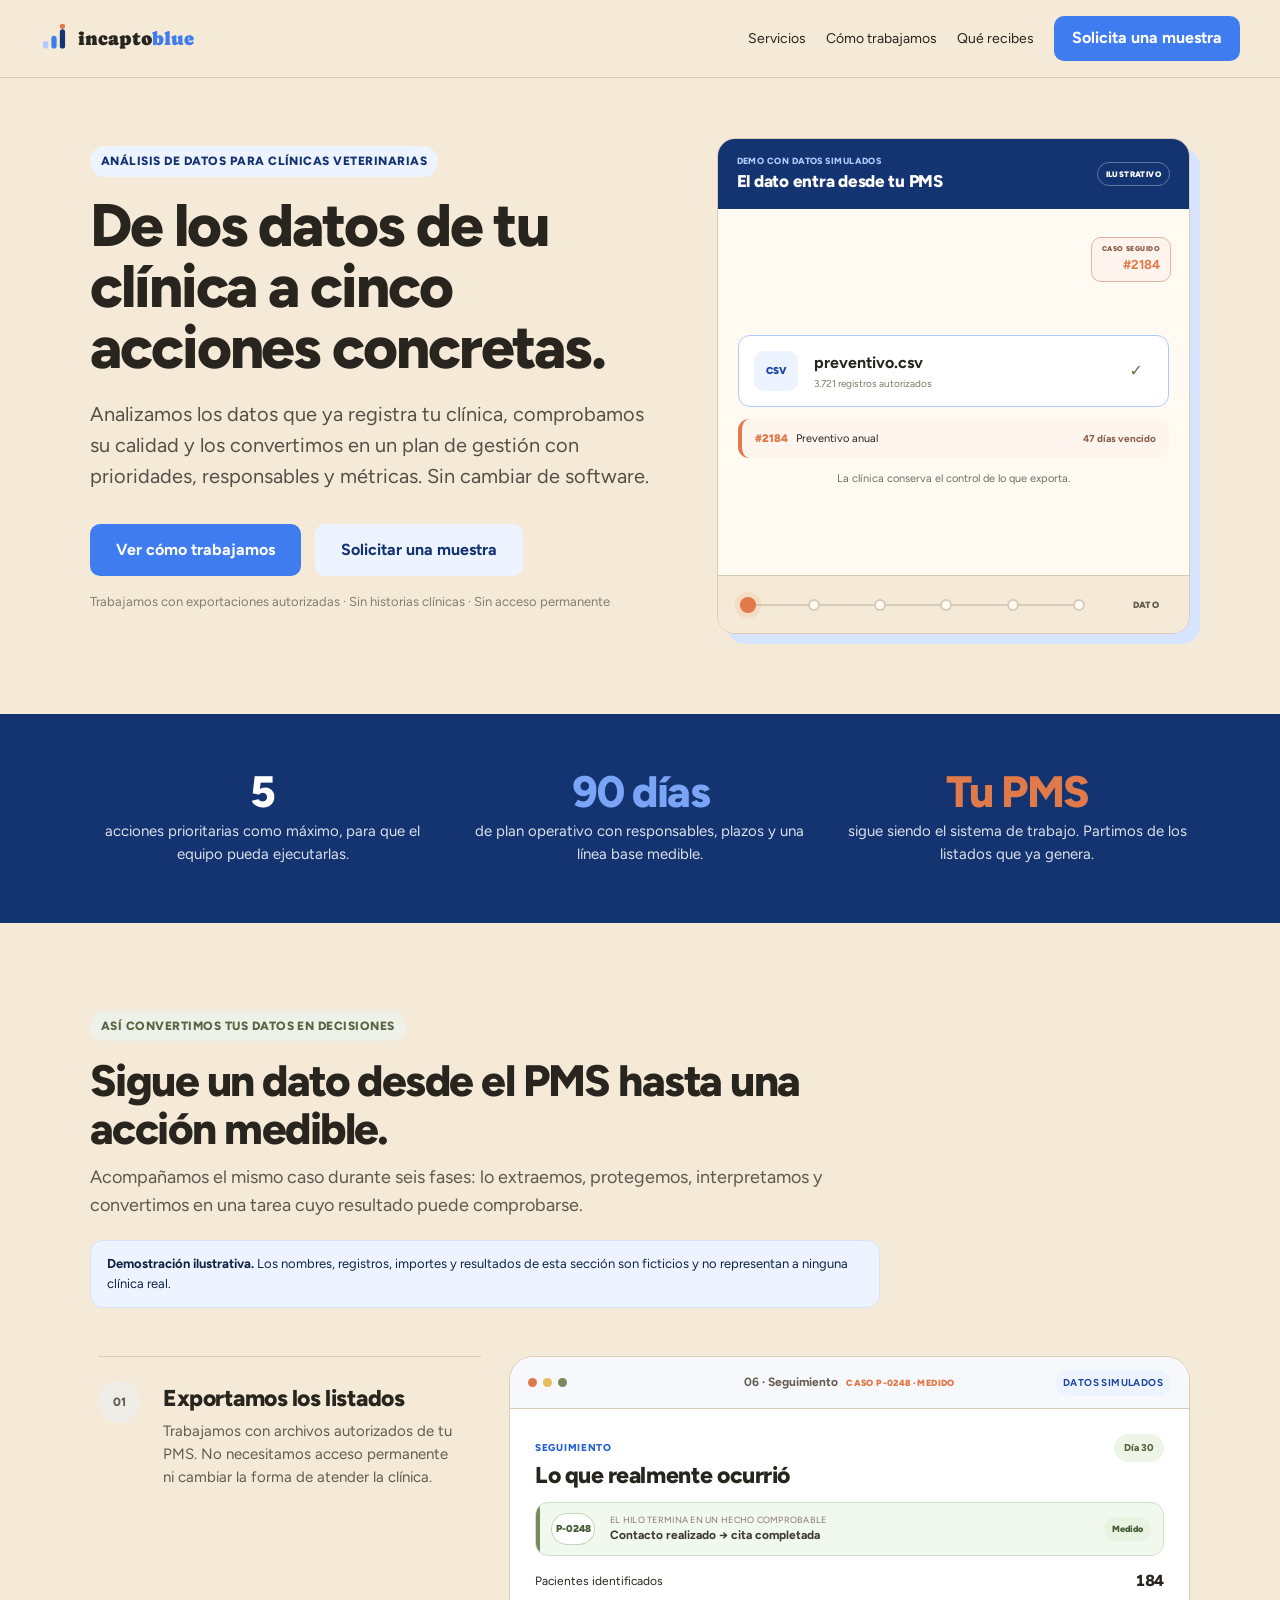
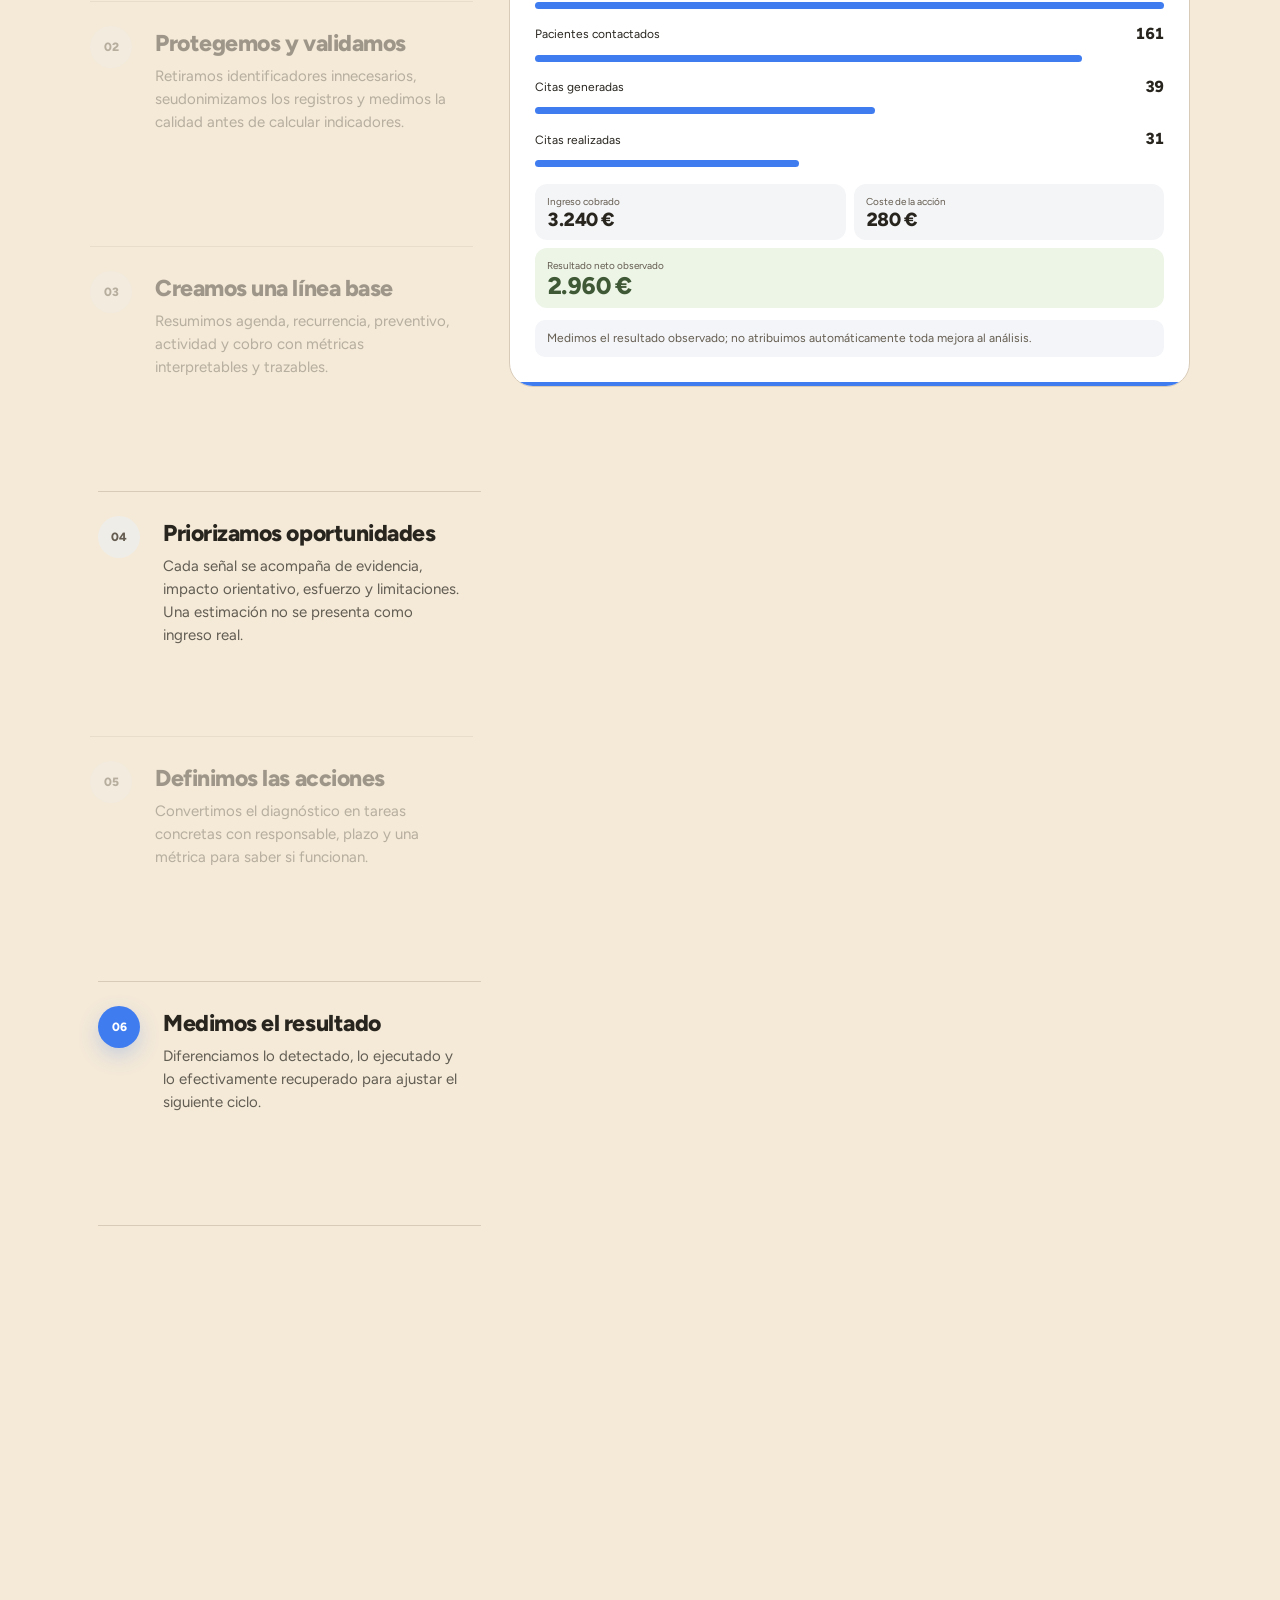
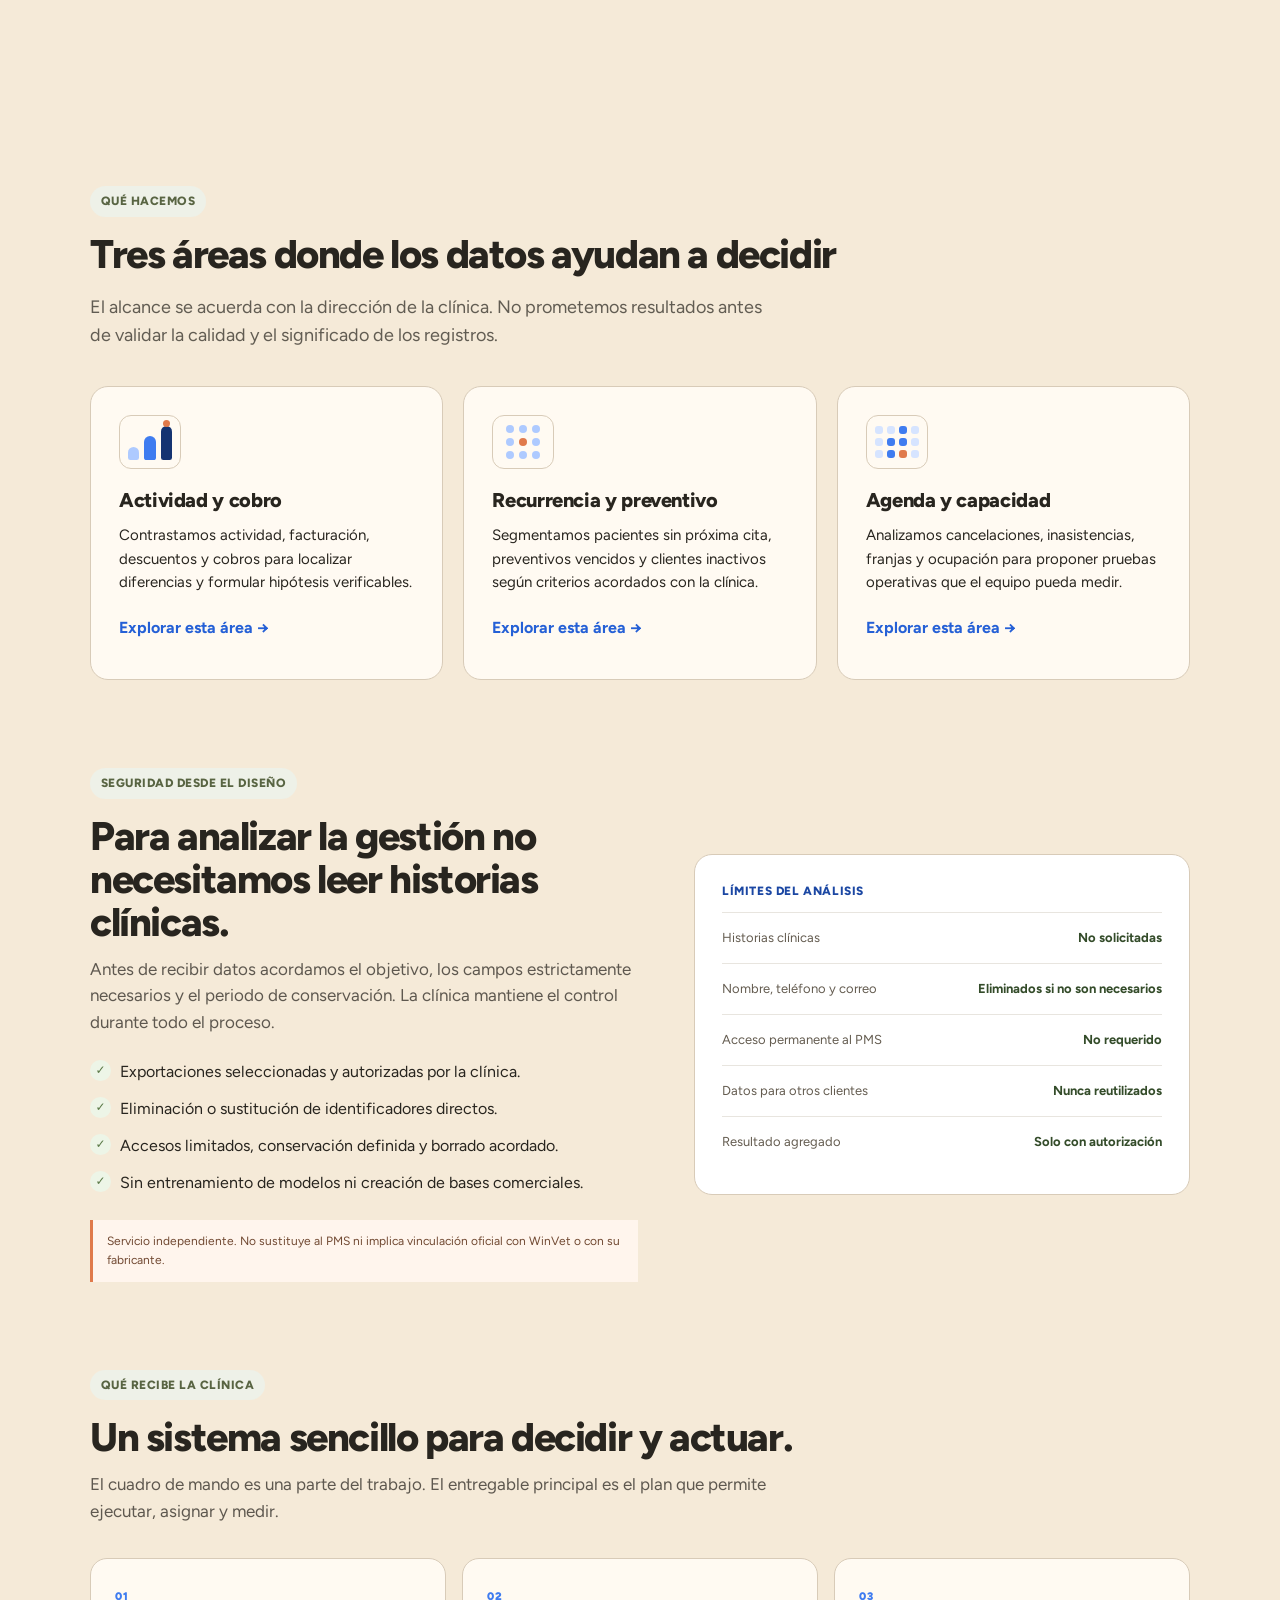
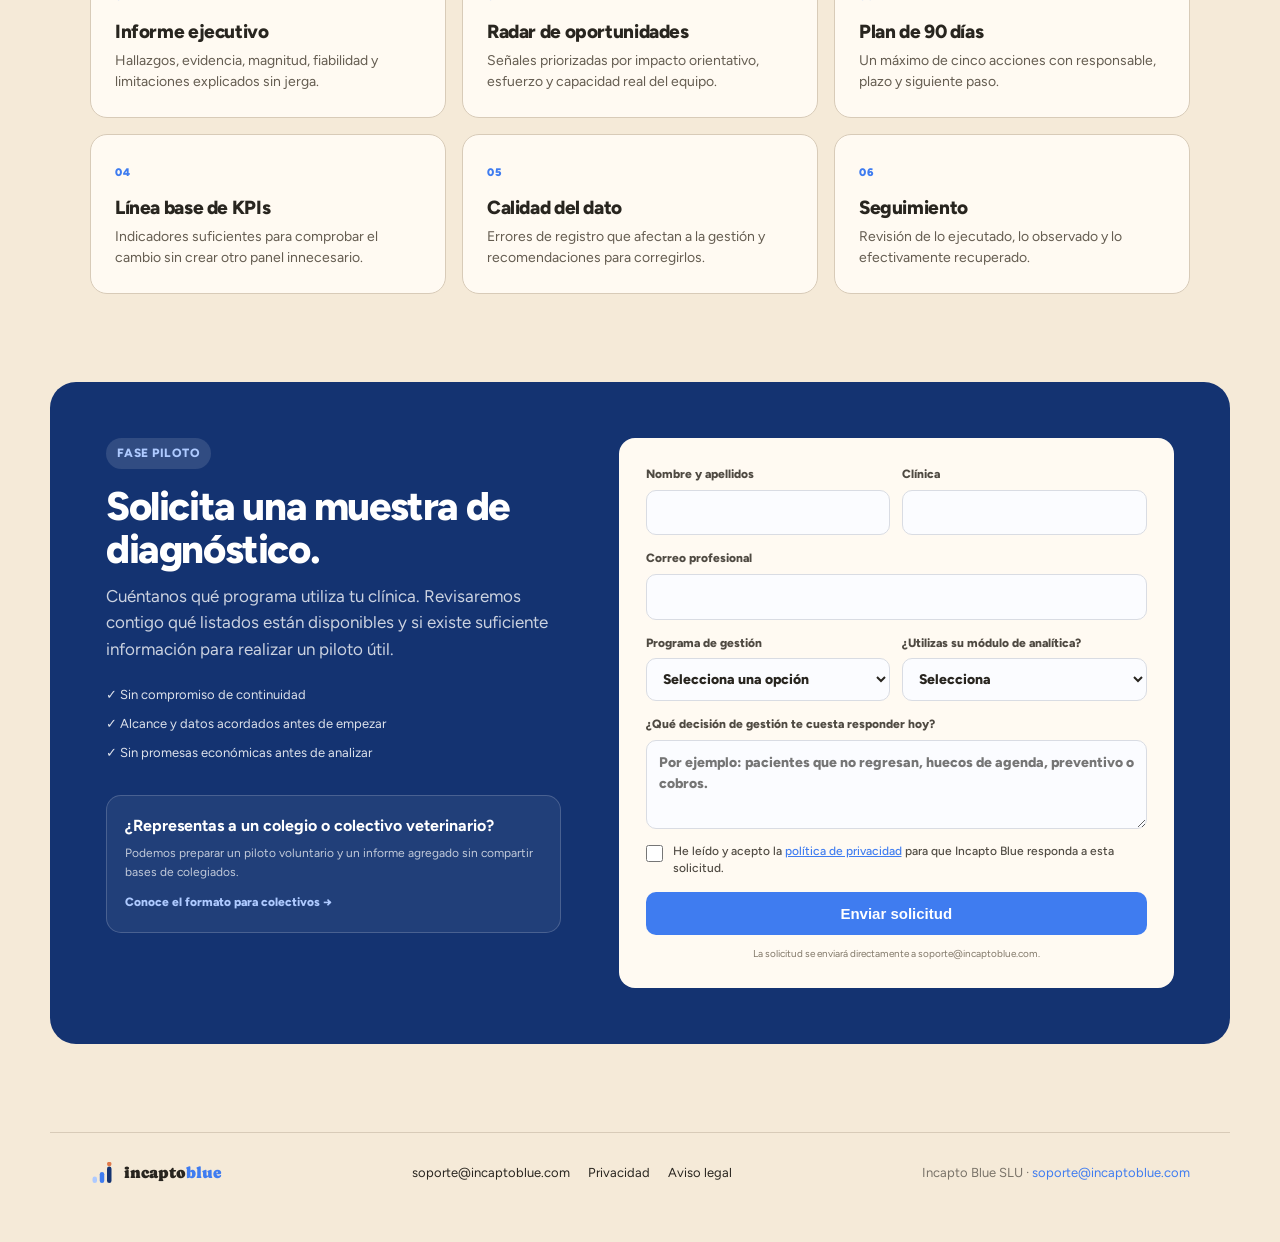
==== commit 5a0e105d: "Mejora la landing y añade el formulario de contacto" ====
--- a/index.html
+++ b/index.html
@@ -5,15 +5,15 @@
 <meta name="viewport" content="width=device-width, initial-scale=1">
 <title>Incapto Blue | Análisis de datos para clínicas veterinarias</title>
 <meta name="description" content="Auditoría de facturación y análisis de datos para recuperar ingresos y fidelizar clientes en clínicas veterinarias.">
+<meta name="theme-color" content="#143371">
+<link rel="icon" href="favicon.svg" type="image/svg+xml">
 
 </head>
 <body>
 
 
 
-<link rel="stylesheet" href="styles.css">
-
-<link href="https://fonts.googleapis.com/css2?family=Lora:wght@500;600;700&amp;display=swap" rel="stylesheet">
+<link rel="stylesheet" href="styles.css?v=20260722-2">
 <style>
   :root{
     --color-accent:#3f7cf0;
@@ -32,7 +32,7 @@
 <div style="font-family:var(--font-body);color:var(--color-text);">
 
   <!-- ══ NAV ══ -->
-  <nav style="position:sticky;top:0;z-index:30;display:flex;align-items:center;gap:20px;padding:16px 40px;background:color-mix(in srgb,var(--color-bg) 90%,transparent);backdrop-filter:blur(10px);">
+  <nav style="position:sticky;top:0;z-index:30;display:flex;align-items:center;gap:20px;padding:16px 40px;background:var(--color-bg);border-bottom:1px solid var(--color-divider);">
     <a href="#top" style="display:flex;align-items:center;gap:10px;text-decoration:none;color:var(--color-text);margin-right:auto;">
       <svg width="28" height="28" viewBox="0 0 48 48" aria-hidden="true"><rect x="5" y="29" width="9" height="13" rx="4.5" fill="#aecaff"></rect><rect x="19.5" y="20" width="9" height="22" rx="4.5" fill="#3f7cf0"></rect><rect x="34" y="9" width="9" height="33" rx="4.5" fill="#143371"></rect><circle cx="38.5" cy="4" r="4.5" fill="#e07a4b"></circle></svg>
       <span style="font-family:var(--font-heading);font-size:19px;">incapto<span style="color:var(--ib-blue);">blue</span></span>
@@ -56,28 +56,69 @@
       <p style="font-size:13px;margin-top:16px;color:color-mix(in srgb,var(--color-text) 55%,transparent);">Trabajamos con exportaciones autorizadas · Sin historias clínicas · Sin acceso permanente</p>
     </div>
     <div style="position:relative;">
-      <div class="card elev-md" style="padding:26px;">
-        <span class="card-kicker" style="color:var(--ib-blue);">Demo con datos simulados</span>
-        <span class="card-title" style="font-size:19px;">Oportunidades que merecen atención</span>
-        
-        <svg viewBox="0 0 340 196" style="width:100%;height:auto;margin-top:6px;">
-          <g stroke="#dcd3c4" stroke-width="1"><line x1="40" y1="24" x2="326" y2="24"/><line x1="40" y1="66" x2="326" y2="66"/><line x1="40" y1="108" x2="326" y2="108"/></g>
-          <g stroke="#a19786" stroke-width="1.5" stroke-linecap="round"><line x1="40" y1="16" x2="40" y2="150"/><line x1="40" y1="150" x2="326" y2="150"/></g>
-          <g font-family="Figtree,sans-serif" font-size="9" fill="#82796a" text-anchor="end"><text x="33" y="153">0</text><text x="33" y="111">25</text><text x="33" y="69">50</text><text x="33" y="27">75</text></g>
-          <g fill="#3f7cf0"><rect x="49" y="108" width="26" height="42" rx="8"/><rect x="97" y="92" width="26" height="58" rx="8"/><rect x="145" y="100" width="26" height="50" rx="8"/><rect x="193" y="70" width="26" height="80" rx="8"/><rect x="241" y="54" width="26" height="96" rx="8"/></g>
-          <rect x="289" y="26" width="26" height="124" rx="8" fill="#e07a4b"/>
-          <g font-family="Figtree,sans-serif" font-size="10" fill="#645c50" text-anchor="middle"><text x="62" y="172">Ene</text><text x="110" y="172">Feb</text><text x="158" y="172">Mar</text><text x="206" y="172">Abr</text><text x="254" y="172">May</text><text x="302" y="172">Jun</text></g>
-        </svg><div style="display:flex;justify-content:space-between;font-size:12px;color:color-mix(in srgb,var(--color-text) 65%,transparent);border-top:1px solid var(--color-divider);padding-top:12px;">
-          <span><strong style="color:var(--ib-coral);">+18,4%</strong> oportunidad estimada</span>
-          <span><strong style="color:var(--ib-blue);">12</strong> clientes en riesgo</span>
+      <div class="hero-demo card elev-md" id="hero-demo" data-stage="1" role="group" aria-label="Demostración animada con datos simulados: un registro exportado del PMS se protege, se convierte en oportunidad, genera una tarea y termina en un resultado medido.">
+        <div class="hero-demo-head">
+          <div><span class="card-kicker">Demo con datos simulados</span><strong id="hero-demo-title">El dato entra desde tu PMS</strong></div>
+          <span class="hero-simulated">Ilustrativo</span>
         </div>
-      </div>
-      <div class="hero-card-accent" aria-hidden="true"></div>
+
+        <div class="hero-demo-stage">
+          <div class="hero-case-pill"><small>Caso seguido</small><strong id="hero-case-token">#2184</strong></div>
+
+          <div class="hero-scene is-active" data-hero-scene="1">
+            <div class="hero-file-card"><span class="hero-file-icon">CSV</span><div><strong>preventivo.csv</strong><small>3.721 registros autorizados</small></div><b>✓</b></div>
+            <div class="hero-raw-row"><span>#2184</span><span>Preventivo anual</span><strong>47 días vencido</strong></div>
+            <p>La clínica conserva el control de lo que exporta.</p>
+          </div>
+
+          <div class="hero-scene" data-hero-scene="2">
+            <div class="hero-privacy-card"><span>Paciente #2184</span><i>→</i><strong>P-0248</strong></div>
+            <div class="hero-privacy-card is-removed"><span>Nombre y contacto</span><i>→</i><strong>Eliminados</strong></div>
+            <div class="hero-quality"><span>Dato utilizable</span><strong>Validado</strong><i><b></b></i></div>
+          </div>
+
+          <div class="hero-scene" data-hero-scene="3">
+            <div class="hero-cohort-copy"><small>Cohorte detectada</small><strong>184</strong><span>preventivos vencidos sin cita</span></div>
+            <div class="hero-patient-cloud" aria-hidden="true"><i></i><i></i><i></i><i></i><i></i><i></i><i></i><i></i><i></i><i></i><i></i><i class="is-case"></i></div>
+            <p>P-0248 forma parte de una señal trazable.</p>
+          </div>
+
+          <div class="hero-scene" data-hero-scene="4">
+            <div class="hero-priority-card"><span class="hero-priority-dot"></span><div><small>Prioridad alta · evidencia alta</small><strong>Primera tanda de 38 contactos</strong><span>P-0248 incluido</span></div><b>01</b></div>
+            <div class="hero-estimate"><span>Oportunidad del grupo</span><strong>Estimación, no ingreso</strong></div>
+          </div>
+
+          <div class="hero-scene" data-hero-scene="5">
+            <div class="hero-task-card"><span class="hero-task-check">✓</span><div><small>Tarea asignada</small><strong>Llamar a P-0248</strong><p>Responsable: recepción · antes del viernes</p></div></div>
+            <div class="hero-task-meta"><span>Prioridad alta</span><span>Métrica: cita realizada</span></div>
+          </div>
+
+          <div class="hero-scene" data-hero-scene="6">
+            <div class="hero-result-orbit"><span>✓</span></div>
+            <div class="hero-result-copy"><small>Resultado del caso</small><strong>Cita completada</strong><span>P-0248 · resultado medido</span></div>
+            <div class="hero-result-group"><span>Seguimiento del grupo</span><strong>31 citas realizadas</strong><small>Dato simulado · no atribuimos automáticamente toda mejora al análisis</small></div>
+          </div>
+        </div>
+
+        <div class="hero-demo-footer">
+          <div class="hero-timeline" aria-label="Seleccionar una etapa de la demostración">
+            <button class="is-active" type="button" data-hero-target="1" aria-label="Ver etapa 1: Dato" title="Dato"></button>
+            <button type="button" data-hero-target="2" aria-label="Ver etapa 2: Protección" title="Protección"></button>
+            <button type="button" data-hero-target="3" aria-label="Ver etapa 3: Señal" title="Señal"></button>
+            <button type="button" data-hero-target="4" aria-label="Ver etapa 4: Prioridad" title="Prioridad"></button>
+            <button type="button" data-hero-target="5" aria-label="Ver etapa 5: Tarea" title="Tarea"></button>
+            <button type="button" data-hero-target="6" aria-label="Ver etapa 6: Resultado" title="Resultado"></button>
+            <span id="hero-timeline-progress"></span>
+          </div>
+          <span id="hero-stage-name">Dato</span>
+          <button id="hero-replay" type="button" aria-label="Reproducir de nuevo la demostración">↻ Ver de nuevo</button>
+        </div>
+      </div>
     </div>
   </header>
 
   <!-- ══ PRINCIPIOS DEL SERVICIO ══ -->
-  <section style="background:var(--ib-blue-deep);color:#fff;margin-top:40px;">
+  <section class="principles-section" style="background:var(--ib-blue-deep);color:#fff;margin-top:40px;">
     <div style="max-width:1180px;margin:0 auto;padding:56px 40px;display:grid;grid-template-columns:repeat(auto-fit,minmax(200px,1fr));gap:32px;text-align:center;">
       <div><div style="font-family:var(--font-heading);font-size:44px;">5</div><p style="opacity:.85;font-size:15px;margin:6px 0 0;">acciones prioritarias como máximo, para que el equipo pueda ejecutarlas.</p></div>
       <div><div style="font-family:var(--font-heading);font-size:44px;color:#7aa5f7;">90 días</div><p style="opacity:.85;font-size:15px;margin:6px 0 0;">de plan operativo con responsables, plazos y una línea base medible.</p></div>
@@ -89,8 +130,8 @@
   <section id="como" class="process-demo" aria-labelledby="process-title">
     <div class="process-intro">
       <span class="tag tag-accent-2">Así convertimos tus datos en decisiones</span>
-      <h2 id="process-title">De una exportación del PMS a un plan de 90 días.</h2>
-      <p>No necesitas cambiar de software. Validamos lo que ya registras, protegemos la información y separamos las oportunidades estimadas de los resultados realmente obtenidos.</p>
+      <h2 id="process-title">Sigue un dato desde el PMS hasta una acción medible.</h2>
+      <p>Acompañamos el mismo caso durante seis fases: lo extraemos, protegemos, interpretamos y convertimos en una tarea cuyo resultado puede comprobarse.</p>
       <div class="demo-disclaimer"><strong>Demostración ilustrativa.</strong> Los nombres, registros, importes y resultados de esta sección son ficticios y no representan a ninguna clínica real.</div>
     </div>
 
@@ -126,29 +167,31 @@
         <div class="demo-window elev-md">
           <div class="demo-toolbar">
             <span class="demo-dots" aria-hidden="true"><i></i><i></i><i></i></span>
-            <span id="demo-stage-label">01 · Exportación</span>
+            <span class="demo-stage-copy"><span id="demo-stage-label">01 · Exportación</span><small id="demo-case-label">Registro #2184</small></span>
             <span class="demo-badge">Datos simulados</span>
           </div>
 
           <div class="demo-screen is-active" data-screen="1">
             <div class="screen-heading"><div><span class="eyebrow">Origen de datos</span><h3>Exportaciones autorizadas</h3></div><span class="status-chip">5 archivos listos</span></div>
+            <div class="case-thread" data-case-stage="1"><span class="case-token">#2184</span><div><small>Hilo del caso · Preventivo anual</small><strong>Registro vencido hace 47 días</strong></div><span class="case-state">Dato bruto</span></div>
             <div class="file-list">
               <div><span class="file-icon">CSV</span><p><strong>clientes.csv</strong><small>4.286 registros</small></p><b>✓</b></div>
               <div><span class="file-icon">CSV</span><p><strong>pacientes.csv</strong><small>5.914 registros</small></p><b>✓</b></div>
               <div><span class="file-icon">CSV</span><p><strong>agenda.csv</strong><small>12.480 registros</small></p><b>✓</b></div>
               <div><span class="file-icon">CSV</span><p><strong>ventas.csv</strong><small>18.302 registros</small></p><b>✓</b></div>
-              <div><span class="file-icon">CSV</span><p><strong>preventivo.csv</strong><small>3.721 registros</small></p><b>✓</b></div>
+              <div class="journey-focus"><span class="file-icon">CSV</span><p><strong>preventivo.csv</strong><small>3.721 registros · contiene #2184</small></p><b>✓</b></div>
             </div>
             <div class="screen-note">La clínica decide qué exporta y conserva el control de sus datos.</div>
           </div>
 
           <div class="demo-screen" data-screen="2">
             <div class="screen-heading"><div><span class="eyebrow">Seguridad y calidad</span><h3>Solo conservamos lo necesario</h3></div><span class="status-chip status-secure">Protegido</span></div>
+            <div class="case-thread" data-case-stage="2"><span class="case-token">P-0248</span><div><small>El registro continúa, la identidad no</small><strong>Identificadores retirados y dato validado</strong></div><span class="case-state">Protegido</span></div>
             <div class="privacy-grid">
               <div class="privacy-row"><span>María López</span><em>→</em><strong>CLI_8F3A21</strong></div>
               <div class="privacy-row"><span>maria@email.es</span><em>→</em><strong class="removed">Eliminado</strong></div>
-              <div class="privacy-row"><span>612 345 678</span><em>→</em><strong class="removed">Eliminado</strong></div>
-              <div class="privacy-row"><span>Toby · Perro</span><em>→</em><strong>PAC_19C4 · Perro</strong></div>
+              <div class="privacy-row"><span>512 345 678</span><em>→</em><strong class="removed">Eliminado</strong></div>
+              <div class="privacy-row journey-focus"><span>Paciente #2184</span><em>→</em><strong>P-0248 · Perro</strong></div>
             </div>
             <div class="quality-card">
               <div><span>Registros utilizables</span><strong>94%</strong></div>
@@ -159,11 +202,12 @@
 
           <div class="demo-screen" data-screen="3">
             <div class="screen-heading"><div><span class="eyebrow">Línea base</span><h3>La clínica en cinco indicadores</h3></div><span class="status-chip">Últimos 12 meses</span></div>
+            <div class="case-thread" data-case-stage="3"><span class="case-token">P-0248</span><div><small>Del registro individual a una señal</small><strong>Forma parte de 184 preventivos vencidos sin cita</strong></div><span class="case-state">Cohorte</span></div>
             <div class="kpi-grid">
               <div class="kpi-card kpi-wide"><span>Facturación mensual</span><strong>47.280 €</strong><small class="positive">↑ 4,2% frente al periodo anterior</small></div>
               <div class="kpi-card"><span>Clientes que repiten</span><strong>62%</strong><small>Fiabilidad alta</small></div>
               <div class="kpi-card"><span>Citas no presentadas</span><strong>8,4%</strong><small class="warning">↑ 1,7 puntos</small></div>
-              <div class="kpi-card"><span>Preventivos al día</span><strong>71%</strong><small>3.721 registros</small></div>
+              <div class="kpi-card journey-focus"><span>Preventivos al día</span><strong>71%</strong><small>184 vencidos sin cita · incluye P-0248</small></div>
               <div class="kpi-card"><span>Pendiente de cobro</span><strong>3.840 €</strong><small>Saldo registrado</small></div>
             </div>
             <div class="mini-trend" aria-hidden="true"><span>Retención mensual</span><svg viewBox="0 0 380 70"><path d="M4 55 C55 48 80 60 125 38 S210 48 250 25 S330 28 376 8" fill="none" stroke="#3f7cf0" stroke-width="4" stroke-linecap="round"/><path d="M4 65H376" stroke="#ddd7cc"/><circle cx="376" cy="8" r="5" fill="#e07a4b"/></svg></div>
@@ -171,8 +215,9 @@
 
           <div class="demo-screen" data-screen="4">
             <div class="screen-heading"><div><span class="eyebrow">Radar de oportunidades</span><h3>Qué merece atención primero</h3></div><span class="status-chip">4 señales</span></div>
+            <div class="case-thread" data-case-stage="4"><span class="case-token">P-0248</span><div><small>La señal se convierte en prioridad</small><strong>Entra en el primer grupo de 38 contactos</strong></div><span class="case-state">Prioridad alta</span></div>
             <div class="opportunity-list">
-              <div class="opportunity high"><span class="priority-dot"></span><div><strong>Preventivos vencidos sin cita</strong><small>184 pacientes · Evidencia alta</small></div><p><b>4.600 €</b><small>oportunidad estimada</small></p><span class="effort">Esfuerzo bajo</span></div>
+              <div class="opportunity high journey-focus"><span class="priority-dot"></span><div><strong>Preventivos vencidos sin cita</strong><small>184 pacientes · P-0248 en la primera tanda</small></div><p><b>4.600 €</b><small>oportunidad estimada</small></p><span class="effort">Esfuerzo bajo</span></div>
               <div class="opportunity high"><span class="priority-dot"></span><div><strong>Huecos recuperables de agenda</strong><small>Lunes y miércoles · Evidencia alta</small></div><p><b>31 h</b><small>al mes</small></p><span class="effort medium">Esfuerzo medio</span></div>
               <div class="opportunity"><span class="priority-dot"></span><div><strong>Clientes inactivos recuperables</strong><small>Sin visita en 18 meses</small></div><p><b>126</b><small>clientes</small></p><span class="effort medium">Esfuerzo medio</span></div>
               <div class="opportunity"><span class="priority-dot"></span><div><strong>Descuentos sin motivo registrado</strong><small>Revisar criterios y autorización</small></div><p><b>1.280 €</b><small>importe observado</small></p><span class="effort">Esfuerzo bajo</span></div>
@@ -182,8 +227,9 @@
 
           <div class="demo-screen" data-screen="5">
             <div class="screen-heading"><div><span class="eyebrow">Plan de 90 días</span><h3>De la señal a la ejecución</h3></div><span class="status-chip">3 acciones</span></div>
+            <div class="case-thread" data-case-stage="5"><span class="case-token">P-0248</span><div><small>La oportunidad ya tiene dueño y plazo</small><strong>Llamar antes del viernes · Responsable: recepción</strong></div><span class="case-state">Tarea asignada</span></div>
             <div class="action-list">
-              <div class="action-card"><span class="action-index">1</span><div><strong>Recuperar preventivos vencidos</strong><p>Segmentar y contactar 184 pacientes durante 14 días.</p><div class="action-meta"><span>Recepción</span><span>14 días</span><span>Citas e ingreso cobrado</span></div></div></div>
+              <div class="action-card journey-focus"><span class="action-index">1</span><div><strong>Recuperar preventivos vencidos</strong><p>Empezar por 38 casos priorizados, incluido P-0248.</p><div class="action-meta"><span>Recepción</span><span>Antes del viernes</span><span>Cita realizada</span></div></div></div>
               <div class="action-card"><span class="action-index">2</span><div><strong>Reducir ausencias de los lunes</strong><p>Confirmación 48 h antes y activación de lista de espera.</p><div class="action-meta"><span>Coordinación</span><span>30 días</span><span>Horas recuperadas</span></div></div></div>
               <div class="action-card"><span class="action-index">3</span><div><strong>Corregir servicios sin clasificar</strong><p>Definir códigos y protocolo de registro en recepción.</p><div class="action-meta"><span>Administración</span><span>21 días</span><span>&gt;98% válidos</span></div></div></div>
             </div>
@@ -191,6 +237,7 @@
 
           <div class="demo-screen" data-screen="6">
             <div class="screen-heading"><div><span class="eyebrow">Seguimiento</span><h3>Lo que realmente ocurrió</h3></div><span class="status-chip status-secure">Día 30</span></div>
+            <div class="case-thread is-complete" data-case-stage="6"><span class="case-token">P-0248</span><div><small>El hilo termina en un hecho comprobable</small><strong>Contacto realizado → cita completada</strong></div><span class="case-state">Medido</span></div>
             <div class="funnel">
               <div><span>Pacientes identificados</span><strong>184</strong><i style="width:100%"></i></div>
               <div><span>Pacientes contactados</span><strong>161</strong><i style="width:87%"></i></div>
@@ -218,19 +265,19 @@
     <p style="font-size:18px;max-width:680px;color:color-mix(in srgb,var(--color-text) 72%,transparent);">El alcance se acuerda con la dirección de la clínica. No prometemos resultados antes de validar la calidad y el significado de los registros.</p>
     <div style="display:grid;grid-template-columns:repeat(auto-fit,minmax(280px,1fr));gap:20px;margin-top:36px;">
       <div class="card elev-sm" style="padding:28px;">
-        <div style="width:52px;height:52px;border-radius:50%;background:var(--color-accent-100);display:grid;place-items:center;margin-bottom:6px;"><svg width="26" height="26" viewBox="0 0 24 24" fill="none" stroke="#3f7cf0" stroke-width="2.75" stroke-linecap="round" stroke-linejoin="round"><path d="M3 3v18h18"></path><path d="m19 9-5 5-4-4-3 3"></path></svg></div>
+        <div class="service-mark service-mark-revenue" aria-hidden="true"><i></i><i></i><i></i><b></b></div>
         <span class="card-title" style="font-size:20px;">Actividad y cobro</span>
         <p class="card-body" style="opacity:1;font-size:15px;">Contrastamos actividad, facturación, descuentos y cobros para localizar diferencias y formular hipótesis verificables.</p>
         <a class="btn btn-ghost" href="#contacto" style="text-decoration:none;align-self:flex-start;padding-left:0;">Explorar esta área →</a>
       </div>
       <div class="card elev-sm" style="padding:28px;">
-        <div style="width:52px;height:52px;border-radius:50%;background:color-mix(in srgb,var(--ib-coral) 16%,transparent);display:grid;place-items:center;margin-bottom:6px;"><svg width="26" height="26" viewBox="0 0 24 24" fill="none" stroke="#e07a4b" stroke-width="2.75" stroke-linecap="round" stroke-linejoin="round"><path d="M16 21v-2a4 4 0 0 0-4-4H6a4 4 0 0 0-4 4v2"></path><circle cx="9" cy="7" r="4"></circle><path d="M22 21v-2a4 4 0 0 0-3-3.87"></path></svg></div>
+        <div class="service-mark service-mark-cohort" aria-hidden="true"><i></i><i></i><i></i><i></i><i></i><i></i><i></i><i></i><i></i></div>
         <span class="card-title" style="font-size:20px;">Recurrencia y preventivo</span>
         <p class="card-body" style="opacity:1;font-size:15px;">Segmentamos pacientes sin próxima cita, preventivos vencidos y clientes inactivos según criterios acordados con la clínica.</p>
         <a class="btn btn-ghost" href="#contacto" style="text-decoration:none;align-self:flex-start;padding-left:0;">Explorar esta área →</a>
       </div>
       <div class="card elev-sm" style="padding:28px;">
-        <div style="width:52px;height:52px;border-radius:50%;background:var(--color-accent-2-100);display:grid;place-items:center;margin-bottom:6px;"><svg width="26" height="26" viewBox="0 0 24 24" fill="none" stroke="#7a8a5e" stroke-width="2.75" stroke-linecap="round" stroke-linejoin="round"><path d="M12 2v20"></path><path d="M17 5H9.5a3.5 3.5 0 0 0 0 7h5a3.5 3.5 0 0 1 0 7H6"></path></svg></div>
+        <div class="service-mark service-mark-agenda" aria-hidden="true"><i></i><i></i><i></i><i></i><i></i><i></i><i></i><i></i><i></i><i></i><i></i><i></i></div>
         <span class="card-title" style="font-size:20px;">Agenda y capacidad</span>
         <p class="card-body" style="opacity:1;font-size:15px;">Analizamos cancelaciones, inasistencias, franjas y ocupación para proponer pruebas operativas que el equipo pueda medir.</p>
         <a class="btn btn-ghost" href="#contacto" style="text-decoration:none;align-self:flex-start;padding-left:0;">Explorar esta área →</a>
@@ -292,13 +339,15 @@
       </div>
     </div>
     <form id="contact-form" class="contact-form" aria-label="Solicitud de muestra de diagnóstico">
+      <label class="form-trap" aria-hidden="true">No rellenar<input name="website" tabindex="-1" autocomplete="off"></label>
       <div class="form-row"><label>Nombre y apellidos<input name="nombre" autocomplete="name" required></label><label>Clínica<input name="clinica" autocomplete="organization" required></label></div>
       <label>Correo profesional<input name="email" type="email" autocomplete="email" required></label>
       <div class="form-row"><label>Programa de gestión<select name="pms" required><option value="">Selecciona una opción</option><option>WinVet</option><option>Provet Cloud</option><option>QVet</option><option>Wakyma Vets</option><option>Otro</option></select></label><label>¿Utilizas su módulo de analítica?<select name="analitica" required><option value="">Selecciona</option><option>Sí</option><option>No</option><option>No estoy seguro/a</option></select></label></div>
       <label>¿Qué decisión de gestión te cuesta responder hoy?<textarea name="necesidad" rows="3" placeholder="Por ejemplo: pacientes que no regresan, huecos de agenda, preventivo o cobros."></textarea></label>
       <label class="consent"><input name="privacidad" type="checkbox" required><span>He leído y acepto la <a href="privacidad.html">política de privacidad</a> para que Incapto Blue responda a esta solicitud.</span></label>
-      <button class="btn btn-primary" type="submit">Preparar mi solicitud</button>
-      <p class="form-help">Al enviar, se abrirá tu aplicación de correo con la solicitud preparada. No se enviarán datos automáticamente.</p>
+      <button class="btn btn-primary" type="submit">Enviar solicitud</button>
+      <p class="form-help">La solicitud se enviará directamente a soporte@incaptoblue.com.</p>
+      <p id="form-status" class="form-status" role="status" aria-live="polite"></p>
     </form>
   </section>
 
@@ -321,25 +370,136 @@
 
 <script>
   (() => {
+    const demo = document.getElementById('hero-demo');
+    if (!demo) return;
+    const scenes = [...demo.querySelectorAll('.hero-scene')];
+    const dots = [...demo.querySelectorAll('.hero-timeline > button')];
+    const title = document.getElementById('hero-demo-title');
+    const token = document.getElementById('hero-case-token');
+    const stageName = document.getElementById('hero-stage-name');
+    const progress = document.getElementById('hero-timeline-progress');
+    const replay = document.getElementById('hero-replay');
+    const reducedMotion = window.matchMedia('(prefers-reduced-motion: reduce)').matches;
+    const titles = ['El dato entra desde tu PMS', 'Retiramos lo que no necesitamos', 'El registro se convierte en señal', 'La señal gana prioridad', 'La prioridad se convierte en tarea', 'La tarea termina en un resultado'];
+    const tokens = ['#2184', 'P-0248', 'P-0248', 'P-0248', 'P-0248', 'P-0248'];
+    const stageNames = ['Dato', 'Protección', 'Señal', 'Prioridad', 'Tarea', 'Resultado'];
+    let currentStage = 1;
+    let timer = null;
+    let started = false;
+    let manuallyPaused = false;
+
+    function renderStage(stage) {
+      currentStage = stage;
+      demo.dataset.stage = String(stage);
+      demo.classList.toggle('is-complete', stage === scenes.length);
+      scenes.forEach(scene => scene.classList.toggle('is-active', scene.dataset.heroScene === String(stage)));
+      dots.forEach((dot, index) => {
+        dot.classList.toggle('is-active', index === stage - 1);
+        dot.classList.toggle('is-done', index < stage - 1);
+      });
+      title.textContent = titles[stage - 1];
+      token.textContent = tokens[stage - 1];
+      stageName.textContent = stageNames[stage - 1];
+      progress.style.width = `${(stage - 1) / (scenes.length - 1) * 100}%`;
+    }
+
+    function scheduleNext() {
+      window.clearTimeout(timer);
+      if (document.hidden || manuallyPaused || currentStage >= scenes.length) return;
+      timer = window.setTimeout(() => {
+        renderStage(currentStage + 1);
+        scheduleNext();
+      }, 3000);
+    }
+
+    function play() {
+      started = true;
+      manuallyPaused = false;
+      demo.classList.remove('is-paused');
+      replay.textContent = '↻ Ver de nuevo';
+      replay.setAttribute('aria-label', 'Reproducir de nuevo la demostración');
+      renderStage(1);
+      scheduleNext();
+    }
+
+    function selectStage(stage) {
+      started = true;
+      manuallyPaused = true;
+      window.clearTimeout(timer);
+      demo.classList.add('is-paused');
+      renderStage(stage);
+      replay.textContent = stage < scenes.length ? '▶ Continuar' : '↻ Ver de nuevo';
+      replay.setAttribute('aria-label', stage < scenes.length ? 'Continuar la demostración desde esta etapa' : 'Reproducir de nuevo la demostración');
+    }
+
+    dots.forEach(dot => dot.addEventListener('click', () => selectStage(Number(dot.dataset.heroTarget))));
+    replay.addEventListener('click', () => {
+      if (manuallyPaused && currentStage < scenes.length) {
+        manuallyPaused = false;
+        demo.classList.remove('is-paused');
+        replay.textContent = '↻ Ver de nuevo';
+        replay.setAttribute('aria-label', 'Reproducir de nuevo la demostración');
+        scheduleNext();
+      } else {
+        play();
+      }
+    });
+    document.addEventListener('visibilitychange', () => {
+      if (document.hidden) window.clearTimeout(timer);
+      else if (started && currentStage < scenes.length) scheduleNext();
+    });
+
+    if (reducedMotion) {
+      started = true;
+      renderStage(scenes.length);
+    } else if ('IntersectionObserver' in window) {
+      const observer = new IntersectionObserver(entries => {
+        if (!started && entries.some(entry => entry.isIntersecting)) {
+          play();
+          observer.disconnect();
+        }
+      }, { threshold: .35 });
+      observer.observe(demo);
+    } else {
+      play();
+    }
+  })();
+
+  (() => {
     const form = document.getElementById('contact-form');
-    form.addEventListener('submit', event => {
+    const button = form.querySelector('button[type="submit"]');
+    const status = document.getElementById('form-status');
+    form.addEventListener('submit', async event => {
       event.preventDefault();
       if (!form.reportValidity()) return;
       const data = new FormData(form);
-      const subject = `Solicitud de muestra · ${data.get('clinica')}`;
-      const body = [
-        `Nombre: ${data.get('nombre')}`,
-        `Clínica: ${data.get('clinica')}`,
-        `Correo: ${data.get('email')}`,
-        `PMS: ${data.get('pms')}`,
-        `Módulo de analítica: ${data.get('analitica')}`,
-        '',
-        'Necesidad principal:',
-        data.get('necesidad') || 'No indicada',
-        '',
-        'Solicito información sobre una muestra de diagnóstico y acepto la política de privacidad.'
-      ].join('\n');
-      window.location.href = `mailto:soporte@incaptoblue.com?subject=${encodeURIComponent(subject)}&body=${encodeURIComponent(body)}`;
+      const payload = Object.fromEntries(data.entries());
+      payload.privacidad = data.get('privacidad') === 'on';
+      button.disabled = true;
+      button.textContent = 'Enviando…';
+      form.setAttribute('aria-busy', 'true');
+      status.className = 'form-status';
+      status.textContent = '';
+
+      try {
+        const response = await fetch('/api/contact', {
+          method: 'POST',
+          headers: { 'Content-Type': 'application/json' },
+          body: JSON.stringify(payload)
+        });
+        const result = await response.json().catch(() => ({}));
+        if (!response.ok) throw new Error(result.error || 'No se ha podido enviar la solicitud.');
+        form.reset();
+        status.classList.add('is-success');
+        status.textContent = 'Solicitud enviada. Te responderemos en el correo indicado.';
+      } catch (error) {
+        status.classList.add('is-error');
+        status.textContent = `${error.message} También puedes escribir a soporte@incaptoblue.com.`;
+      } finally {
+        button.disabled = false;
+        button.textContent = 'Enviar solicitud';
+        form.removeAttribute('aria-busy');
+      }
     });
   })();
 
@@ -347,8 +507,10 @@
     const steps = [...document.querySelectorAll('.process-step')];
     const screens = [...document.querySelectorAll('.demo-screen')];
     const label = document.getElementById('demo-stage-label');
+    const caseLabel = document.getElementById('demo-case-label');
     const progress = document.getElementById('demo-progress-bar');
     const labels = ['Exportación', 'Protección y calidad', 'Línea base', 'Oportunidades', 'Plan de acción', 'Seguimiento'];
+    const caseLabels = ['Registro #2184', 'Caso P-0248', 'Caso P-0248', 'Caso P-0248', 'Caso P-0248', 'Caso P-0248 · medido'];
 
     let currentStage = 1;
     let framePending = false;
@@ -363,6 +525,7 @@
         if (active) screen.classList.add(direction === 'backward' ? 'stage-backward' : 'stage-forward');
       });
       label.textContent = `${String(stage).padStart(2, '0')} · ${labels[stage - 1]}`;
+      caseLabel.textContent = caseLabels[stage - 1];
       progress.style.width = `${stage / steps.length * 100}%`;
       currentStage = stage;
     }
--- a/styles.css
+++ b/styles.css
@@ -1,33 +1,75 @@
+@import url("https://fonts.googleapis.com/css2?family=Caprasimo&family=Figtree:wght@400;500;600;700;800;900&display=swap");
+
 :root {
-  --color-bg: #fbfaf7;
+  --color-bg: #f5ead8;
+  --color-surface: #fffaf2;
   --color-text: #28251f;
-  --color-divider: #ddd7cc;
+  --color-divider: #d8cbb8;
   --color-accent: #3f7cf0;
   --color-accent-100: #eef4ff;
   --color-accent-2-100: #eef1e8;
   --font-body: "Figtree", system-ui, -apple-system, BlinkMacSystemFont, "Segoe UI", sans-serif;
-  --font-heading: "Lora", Georgia, serif;
-  --radius-lg: 22px;
+  --font-heading: "Caprasimo", Georgia, serif;
+  --radius-lg: 18px;
 }
 
 * { box-sizing: border-box; }
-body { margin: 0; background: var(--color-bg); color: var(--color-text); line-height: 1.55; }
-.hero-card-accent { position: absolute; right: -24px; bottom: -24px; width: 96px; height: 96px; border-radius: 50%; background: var(--color-accent-200); z-index: -1; }
-h1, h2, h3, h4 { font-family: var(--font-heading); line-height: 1.12; }
-.btn { display: inline-flex; align-items: center; justify-content: center; border-radius: 999px; padding: 10px 18px; font-weight: 700; }
+body { margin: 0; background: var(--color-bg); color: var(--color-text); font-family: var(--font-body); line-height: 1.55; }
+.hero-demo { position: relative; min-height: 468px; padding: 0; gap: 0; overflow: hidden; isolation: isolate; }
+.hero-demo::before { content: ""; position: absolute; inset: 0; z-index: -1; background: #fffaf2; }
+.hero-demo-head { min-height: 68px; display: flex; align-items: center; justify-content: space-between; gap: 16px; padding: 15px 19px; border-bottom: 0; background: var(--ib-blue-deep); color: #fff; }.hero-demo-head > div { min-width: 0; display: flex; flex-direction: column; }.hero-demo-head .card-kicker { color: var(--color-accent-300); font-size: 9px; }.hero-demo-head strong { overflow: hidden; font-family: var(--font-body); font-size: 17px; font-weight: 800; letter-spacing: -.015em; text-overflow: ellipsis; white-space: nowrap; }.hero-simulated { flex: 0 0 auto; padding: 5px 8px; border: 1px solid rgba(255,255,255,.32); border-radius: 999px; background: transparent; color: #fff; font-size: 8px; font-weight: 900; letter-spacing: .05em; text-transform: uppercase; }
+.hero-demo-stage { position: relative; height: 342px; overflow: hidden; }
+.hero-case-pill { position: absolute; top: 16px; right: 18px; z-index: 8; min-width: 78px; display: flex; flex-direction: column; align-items: flex-end; padding: 6px 10px; border: 1px solid #e4b49e; border-radius: 10px; background: #fff3ed; }.hero-case-pill small { color: #8b5c46; font-size: 7px; font-weight: 900; letter-spacing: .06em; text-transform: uppercase; }.hero-case-pill strong { color: var(--ib-coral); font-size: 13px; }
+.hero-scene { position: absolute; inset: 20px; display: grid; align-content: center; gap: 12px; padding-top: 38px; opacity: 0; transform: translateY(16px) scale(.985); pointer-events: none; }.hero-scene.is-active { z-index: 2; opacity: 1; transform: none; animation: heroSceneIn .52s cubic-bezier(.2,.75,.25,1) both; }.hero-scene p { margin: 0; color: #746d63; font-size: 11px; }.hero-scene > p { text-align: center; }
+.hero-file-card { display: grid; grid-template-columns: 48px 1fr 24px; align-items: center; gap: 12px; padding: 15px; border: 1px solid var(--color-accent-300); border-radius: 12px; background: #fff; }.hero-file-card > div { display: flex; flex-direction: column; }.hero-file-card small { color: #82796a; font-size: 10px; }.hero-file-card > b { color: #587744; }.hero-file-icon { width: 44px; height: 40px; display: grid; place-items: center; border-radius: 10px; background: var(--color-accent-100); color: var(--color-accent-700); font-size: 10px; font-weight: 900; }
+.hero-raw-row { display: grid; grid-template-columns: auto 1fr auto; gap: 8px; align-items: center; padding: 11px 13px; border-left: 4px solid var(--ib-coral); border-radius: 11px; background: #fff5ef; font-size: 11px; }.hero-raw-row > span:first-child { color: var(--ib-coral); font-weight: 900; }.hero-raw-row strong { color: #8b5c46; font-size: 10px; }
+.hero-privacy-card { display: grid; grid-template-columns: 1fr 24px 1fr; align-items: center; gap: 8px; padding: 13px 15px; border-radius: 13px; background: #f5f7fb; font-size: 12px; }.hero-privacy-card i { color: #a19786; font-style: normal; text-align: center; }.hero-privacy-card strong { color: var(--color-accent-700); text-align: right; }.hero-privacy-card.is-removed strong { color: #8b5c46; text-decoration: line-through; }
+.hero-quality { display: grid; grid-template-columns: 1fr auto; gap: 8px; align-items: center; padding: 11px 13px; border: 1px solid #dbe5d5; border-radius: 12px; background: #f3f8ef; font-size: 11px; }.hero-quality strong { color: #587744; }.hero-quality i { grid-column: 1/-1; height: 6px; overflow: hidden; border-radius: 999px; background: #dce8d6; }.hero-quality b { display: block; width: 94%; height: 100%; border-radius: inherit; background: var(--ib-blue); animation: heroQuality 1s .18s ease both; }
+.hero-cohort-copy { display: grid; justify-items: center; }.hero-cohort-copy small { color: var(--color-accent-600); font-size: 9px; font-weight: 900; letter-spacing: .06em; text-transform: uppercase; }.hero-cohort-copy strong { margin-top: -5px; color: var(--color-accent-800); font-family: var(--font-body); font-size: 54px; font-weight: 800; font-variant-numeric: tabular-nums; letter-spacing: -.04em; line-height: 1; }.hero-cohort-copy span { color: #645c50; font-size: 12px; }
+.hero-patient-cloud { max-width: 270px; display: flex; justify-content: center; gap: 8px; flex-wrap: wrap; margin: 2px auto 0; }.hero-patient-cloud i { width: 18px; height: 18px; border-radius: 50%; background: var(--color-accent-200); transform: scale(0); animation: heroDotIn .35s ease forwards; }.hero-patient-cloud i:nth-child(2n) { background: #dfe8f8; }.hero-patient-cloud i:nth-child(3n) { background: #d9e9e8; }.hero-patient-cloud i:nth-child(1) { animation-delay: .05s; }.hero-patient-cloud i:nth-child(2) { animation-delay: .1s; }.hero-patient-cloud i:nth-child(3) { animation-delay: .15s; }.hero-patient-cloud i:nth-child(4) { animation-delay: .2s; }.hero-patient-cloud i:nth-child(5) { animation-delay: .25s; }.hero-patient-cloud i:nth-child(6) { animation-delay: .3s; }.hero-patient-cloud i:nth-child(7) { animation-delay: .35s; }.hero-patient-cloud i:nth-child(8) { animation-delay: .4s; }.hero-patient-cloud i:nth-child(9) { animation-delay: .45s; }.hero-patient-cloud i:nth-child(10) { animation-delay: .5s; }.hero-patient-cloud i:nth-child(11) { animation-delay: .55s; }.hero-patient-cloud i.is-case { background: var(--ib-coral); box-shadow: 0 0 0 6px rgba(224, 122, 75, .14); animation-delay: .65s; }
+.hero-priority-card { display: grid; grid-template-columns: 14px 1fr auto; gap: 12px; align-items: center; padding: 18px; border: 1px solid #e4b49e; border-radius: 14px; background: #fff5ef; }.hero-priority-card > div { min-width: 0; display: flex; flex-direction: column; }.hero-priority-card small { color: #a06040; font-size: 8px; font-weight: 900; letter-spacing: .05em; text-transform: uppercase; }.hero-priority-card strong { font-size: 14px; }.hero-priority-card span { color: #746d63; font-size: 10px; }.hero-priority-card > b { width: 36px; height: 36px; display: grid; place-items: center; border-radius: 50%; background: var(--ib-coral); color: #fff; font-family: var(--font-heading); }.hero-priority-dot { width: 10px; height: 10px; border-radius: 50%; background: var(--ib-coral); box-shadow: 0 0 0 5px rgba(224, 122, 75, .13); }
+.hero-estimate { display: flex; justify-content: space-between; gap: 12px; padding: 11px 13px; border-radius: 11px; background: #f4f5f7; color: #645c50; font-size: 10px; }.hero-estimate strong { color: #8b5c46; }
+.hero-task-card { display: grid; grid-template-columns: 48px 1fr; gap: 14px; align-items: center; padding: 20px; border: 1px solid var(--color-accent-300); border-radius: 14px; background: #fff; }.hero-task-check { width: 44px; height: 44px; display: grid; place-items: center; border-radius: 50%; background: var(--color-accent); color: #fff; font-size: 18px; box-shadow: 0 0 0 7px var(--color-accent-100); }.hero-task-card > div { display: flex; flex-direction: column; }.hero-task-card small { color: var(--color-accent-600); font-size: 8px; font-weight: 900; letter-spacing: .06em; text-transform: uppercase; }.hero-task-card strong { font-size: 17px; }.hero-task-card p { text-align: left; }
+.hero-task-meta { display: flex; gap: 8px; flex-wrap: wrap; }.hero-task-meta span { padding: 6px 9px; border-radius: 999px; background: #eef2f8; color: #52627b; font-size: 9px; font-weight: 800; }
+.hero-result-orbit { width: 72px; height: 72px; display: grid; place-items: center; margin: 0 auto -5px; border-radius: 50%; background: #edf5e7; box-shadow: 0 0 0 13px rgba(122, 138, 94, .09); }.hero-result-orbit span { width: 42px; height: 42px; display: grid; place-items: center; border-radius: 50%; background: #6f8757; color: #fff; font-size: 20px; animation: heroResultPulse 1.1s ease both; }.hero-result-copy { display: grid; justify-items: center; }.hero-result-copy small { color: #587744; font-size: 8px; font-weight: 900; letter-spacing: .06em; text-transform: uppercase; }.hero-result-copy strong { font-family: var(--font-body); font-size: 24px; font-weight: 800; letter-spacing: -.02em; }.hero-result-copy span { color: #746d63; font-size: 10px; }
+.hero-result-group { display: grid; grid-template-columns: 1fr auto; gap: 2px 10px; padding: 10px 12px; border-radius: 11px; background: #f4f6f2; }.hero-result-group span { color: #645c50; font-size: 9px; }.hero-result-group strong { color: #466139; font-size: 11px; }.hero-result-group small { grid-column: 1/-1; color: #82796a; font-size: 8px; }
+.hero-demo-footer { min-height: 58px; display: grid; grid-template-columns: 1fr auto auto; align-items: center; gap: 12px; padding: 12px 18px; border-top: 1px solid var(--color-divider); background: #f5ead8; }.hero-timeline { position: relative; display: flex; justify-content: space-between; align-items: center; }.hero-timeline::before { content: ""; position: absolute; left: 12px; right: 12px; height: 2px; background: #d8cbb8; }.hero-timeline > button { position: relative; z-index: 2; width: 24px; height: 24px; display: grid; place-items: center; border: 0; padding: 0; border-radius: 50%; background: transparent; cursor: pointer; }.hero-timeline > button::before { content: ""; width: 8px; height: 8px; border: 2px solid #d8cbb8; border-radius: 50%; background: #fffaf2; transition: border-color .25s ease, background .25s ease, transform .25s ease, box-shadow .25s ease; }.hero-timeline > button:hover::before { border-color: var(--color-accent-400); transform: scale(1.35); }.hero-timeline > button:focus-visible { outline: 2px solid var(--color-accent-400); outline-offset: 1px; }.hero-timeline > button.is-active::before { border-color: var(--ib-coral); background: var(--ib-coral); transform: scale(1.35); box-shadow: 0 0 0 4px rgba(224, 122, 75, .12); }.hero-timeline > button.is-done::before { border-color: var(--color-accent); background: var(--color-accent); }.hero-timeline > span { position: absolute; left: 12px; z-index: 1; width: 0; max-width: calc(100% - 24px); height: 2px; background: var(--color-accent); transition: width .4s ease; }.hero-demo-footer > span { min-width: 56px; color: #645c50; font-size: 9px; font-weight: 900; letter-spacing: .04em; text-align: right; text-transform: uppercase; }.hero-demo-footer > button { display: none; border: 0; padding: 5px 0; background: transparent; color: var(--color-accent-700); font: inherit; font-size: 9px; font-weight: 900; cursor: pointer; white-space: nowrap; }.hero-demo.is-complete .hero-demo-footer > button, .hero-demo.is-paused .hero-demo-footer > button { display: block; }
+@keyframes heroSceneIn { from { opacity: 0; transform: translateY(16px) scale(.985); } to { opacity: 1; transform: none; } }
+@keyframes heroQuality { from { width: 0; } to { width: 94%; } }
+@keyframes heroDotIn { from { transform: scale(0); } to { transform: scale(1); } }
+@keyframes heroResultPulse { 0% { transform: scale(.75); opacity: 0; } 55% { transform: scale(1.12); opacity: 1; } 100% { transform: scale(1); } }
+h1, h2, h3, h4 { font-family: var(--font-body); font-weight: 800; letter-spacing: -.035em; line-height: 1.08; }
+h3, h4 { letter-spacing: -.02em; line-height: 1.15; }
+.btn { display: inline-flex; align-items: center; justify-content: center; border-radius: 10px; padding: 10px 18px; font-weight: 700; }
 .btn-primary { color: #fff; background: var(--color-accent); }
 .btn-primary:hover { color: #fff; background: #2560d6; }
 .btn-secondary { color: #143371; background: #eef4ff; }
 .btn-ghost { color: #2560d6; background: transparent; }
-.card { display: flex; flex-direction: column; gap: 12px; border: 1px solid var(--color-divider); border-radius: var(--radius-lg); background: #fff; }
-.elev-sm { box-shadow: 0 8px 24px rgba(20, 51, 113, .07); }
-.elev-md { box-shadow: 0 18px 50px rgba(20, 51, 113, .12); }
+.card { display: flex; flex-direction: column; gap: 12px; border: 1px solid var(--color-divider); border-radius: var(--radius-lg); background: var(--color-surface); }
+.elev-sm { box-shadow: none; }
+.elev-md { box-shadow: none; }
+.hero-demo.elev-md { box-shadow: 10px 10px 0 var(--color-accent-200); }
 .tag { display: inline-flex; width: fit-content; border-radius: 999px; padding: 6px 11px; font-size: 12px; font-weight: 800; letter-spacing: .04em; text-transform: uppercase; }
 .tag-neutral { background: #efede8; color: #645c50; }
 .tag-accent-2 { background: #eef1e8; color: #586442; }
 .card-kicker { font-size: 12px; font-weight: 800; letter-spacing: .05em; text-transform: uppercase; }
-.card-title { display: block; font-family: var(--font-heading); font-weight: 700; }
+.card-title { display: block; font-family: var(--font-body); font-weight: 800; letter-spacing: -.018em; line-height: 1.18; }
+.principles-section > div > div > div:first-child { font-family: var(--font-body) !important; font-weight: 800; font-variant-numeric: tabular-nums; letter-spacing: -.035em; line-height: 1; }
 .card-body { margin: 0; }
+.service-mark { position: relative; width: 62px; height: 54px; display: grid; align-items: end; gap: 5px; margin-bottom: 8px; padding: 8px; border: 1px solid var(--color-divider); border-radius: 12px; background: #fffaf2; }
+.service-mark-revenue { grid-template-columns: repeat(3, 1fr); }
+.service-mark-revenue i { display: block; border-radius: 7px 7px 3px 3px; background: var(--ib-blue); }
+.service-mark-revenue i:first-child { height: 13px; background: var(--color-accent-300); }
+.service-mark-revenue i:nth-child(2) { height: 24px; }
+.service-mark-revenue i:nth-child(3) { height: 34px; background: var(--ib-blue-deep); }
+.service-mark-revenue b { position: absolute; top: 4px; right: 10px; width: 7px; height: 7px; margin: 0; border-radius: 50%; background: var(--ib-coral); }
+.service-mark-cohort { grid-template-columns: repeat(3, 8px); place-content: center; gap: 5px; }
+.service-mark-cohort i { width: 8px; height: 8px; border-radius: 50%; background: var(--color-accent-300); }
+.service-mark-cohort i:nth-child(5) { background: var(--ib-coral); }
+.service-mark-agenda { grid-template-columns: repeat(4, 8px); place-content: center; gap: 4px; }
+.service-mark-agenda i { width: 8px; height: 8px; border-radius: 3px; background: var(--color-accent-200); }
+.service-mark-agenda i:nth-child(3), .service-mark-agenda i:nth-child(6), .service-mark-agenda i:nth-child(7), .service-mark-agenda i:nth-child(10) { background: var(--ib-blue); }
+.service-mark-agenda i:nth-child(11) { background: var(--ib-coral); }
 
 /* Demo progresiva del proceso */
 .process-demo { max-width: 1180px; margin: 0 auto; padding: 88px 40px 0; scroll-margin-top: 80px; }
@@ -36,7 +78,7 @@
 .process-intro > p { margin: 0; font-size: 18px; color: color-mix(in srgb, var(--color-text) 74%, transparent); }
 .demo-disclaimer { margin-top: 20px; padding: 13px 16px; border: 1px solid var(--color-accent-200); border-radius: 13px; background: var(--color-accent-100); color: var(--color-accent-900); font-size: 13px; }
 .process-layout { display: grid; grid-template-columns: minmax(260px, .72fr) minmax(0, 1.28fr); gap: 36px; align-items: start; margin-top: 48px; }
-.process-steps { display: flex; flex-direction: column; }
+.process-steps { display: flex; flex-direction: column; padding-bottom: clamp(400px, 55vh, 480px); }
 .process-step { display: grid; grid-template-columns: 48px 1fr; gap: 17px; min-height: 245px; padding: 24px 20px 30px 0; border-top: 1px solid var(--color-divider); opacity: .42; transition: opacity .28s ease, transform .28s ease; cursor: pointer; }
 .process-step:last-child { border-bottom: 1px solid var(--color-divider); }
 .process-step.is-active { opacity: 1; transform: translateX(8px); }
@@ -47,6 +89,7 @@
 .demo-sticky { position: sticky; top: 104px; }
 .demo-window { min-height: 590px; overflow: hidden; border: 1px solid var(--color-divider); border-radius: 24px; background: #fff; }
 .demo-toolbar { height: 52px; display: grid; grid-template-columns: 1fr auto 1fr; align-items: center; gap: 12px; padding: 0 18px; border-bottom: 1px solid var(--color-divider); background: #f7f8fb; color: #645c50; font-size: 12px; font-weight: 700; }
+.demo-stage-copy { display: flex; align-items: baseline; justify-content: center; gap: 8px; white-space: nowrap; }.demo-stage-copy small { color: var(--ib-coral); font-size: 9px; font-weight: 900; letter-spacing: .04em; text-transform: uppercase; }
 .demo-dots { display: flex; gap: 6px; }
 .demo-dots i { width: 9px; height: 9px; border-radius: 50%; background: #d7d4ce; }
 .demo-dots i:first-child { background: #e07a4b; }.demo-dots i:nth-child(2) { background: #e8bc5d; }.demo-dots i:last-child { background: #7a8a5e; }
@@ -57,34 +100,36 @@
 .demo-screen.is-active.stage-backward { animation: stageBackward .32s ease both; }
 @keyframes stageForward { from { opacity: 0; transform: translateY(10px); } to { opacity: 1; transform: translateY(0); } }
 @keyframes stageBackward { from { opacity: 0; transform: translateY(-10px); } to { opacity: 1; transform: translateY(0); } }
-.screen-heading { display: flex; align-items: flex-start; justify-content: space-between; gap: 16px; margin-bottom: 22px; }
+.screen-heading { display: flex; align-items: flex-start; justify-content: space-between; gap: 16px; margin-bottom: 13px; }
 .screen-heading h3 { margin: 3px 0 0; font-size: 23px; }
 .eyebrow { color: var(--color-accent-600); font-size: 10px; font-weight: 800; letter-spacing: .07em; text-transform: uppercase; }
 .status-chip { flex: 0 0 auto; padding: 6px 10px; border-radius: 999px; background: var(--color-accent-100); color: var(--color-accent-700); font-size: 10px; font-weight: 800; }
 .status-secure { background: #edf5e7; color: #586442; }
-.file-list { display: grid; gap: 9px; }
-.file-list > div { display: grid; grid-template-columns: 42px 1fr 26px; align-items: center; gap: 12px; padding: 11px 14px; border: 1px solid #e5e8ee; border-radius: 12px; background: #fbfcff; }
+.case-thread { position: relative; display: grid; grid-template-columns: 48px minmax(0, 1fr) auto; align-items: center; gap: 11px; margin-bottom: 13px; padding: 10px 12px 10px 15px; overflow: hidden; border: 1px solid #efd9ce; border-radius: 13px; background: #fff6f0; }.case-thread::before { content: ""; position: absolute; inset: 0 auto 0 0; width: 4px; background: var(--ib-coral); }.case-token { width: 44px; height: 32px; display: grid; place-items: center; border-radius: 999px; background: #fff; color: #8b5c46; box-shadow: inset 0 0 0 1px #e8c9b9; font-size: 10px; font-weight: 900; }.case-thread > div { min-width: 0; display: flex; flex-direction: column; }.case-thread small { color: #8b7569; font-size: 9px; letter-spacing: .03em; text-transform: uppercase; }.case-thread strong { overflow: hidden; color: #3d3933; font-size: 12px; text-overflow: ellipsis; white-space: nowrap; }.case-state { padding: 5px 8px; border-radius: 999px; background: #fff0e8; color: #8b5c46; font-size: 9px; font-weight: 900; white-space: nowrap; }.case-thread.is-complete { border-color: #cfe1c7; background: #f1f8ed; }.case-thread.is-complete::before { background: var(--ib-sage); }.case-thread.is-complete .case-token { color: #466139; box-shadow: inset 0 0 0 1px #c4d8ba; }.case-thread.is-complete .case-state { background: #e8f3e2; color: #466139; }
+.journey-focus { position: relative; border-color: #e9bda7 !important; background: #fff8f4 !important; box-shadow: none; }.journey-focus::after { content: "Hilo del caso"; position: absolute; top: -7px; right: 10px; padding: 2px 6px; border-radius: 999px; background: var(--ib-coral); color: #fff; font-size: 7px; font-weight: 900; letter-spacing: .04em; text-transform: uppercase; }
+.file-list { display: grid; gap: 6px; }
+.file-list > div { display: grid; grid-template-columns: 42px 1fr 26px; align-items: center; gap: 12px; padding: 8px 12px; border: 1px solid #e5e8ee; border-radius: 12px; background: #fbfcff; }
 .file-list p { margin: 0; display: flex; flex-direction: column; }
 .file-list small { color: #82796a; }
 .file-list b { color: #586442; }
 .file-icon { width: 38px; height: 34px; display: grid; place-items: center; border-radius: 8px; background: var(--color-accent-100); color: var(--color-accent-700); font-size: 9px; font-weight: 900; }
-.screen-note { margin-top: 17px; padding: 11px 13px; border-radius: 10px; background: #f3f5f8; color: #645c50; font-size: 12px; }
-.privacy-grid { display: grid; gap: 8px; }
-.privacy-row { display: grid; grid-template-columns: 1fr 28px 1fr; gap: 8px; align-items: center; padding: 11px 13px; border-radius: 10px; background: #f7f8fb; font-size: 13px; }
+.screen-note { margin-top: 12px; padding: 9px 12px; border-radius: 10px; background: #f3f5f8; color: #645c50; font-size: 12px; }
+.privacy-grid { display: grid; gap: 6px; }
+.privacy-row { display: grid; grid-template-columns: 1fr 28px 1fr; gap: 8px; align-items: center; padding: 9px 12px; border-radius: 10px; background: #f7f8fb; font-size: 13px; }
 .privacy-row em { color: #a19786; font-style: normal; text-align: center; }.privacy-row strong { color: var(--color-accent-700); }.privacy-row .removed { color: #8b5c46; text-decoration: line-through; }
-.quality-card { margin-top: 18px; padding: 16px; border: 1px solid #dfe5ee; border-radius: 14px; }
+.quality-card { margin-top: 12px; padding: 12px; border: 1px solid #dfe5ee; border-radius: 14px; }
 .quality-card > div:first-child { display: flex; justify-content: space-between; align-items: baseline; }.quality-card strong { font-size: 22px; color: var(--color-accent-700); }
-.quality-bar { height: 8px; margin: 9px 0 13px; overflow: hidden; border-radius: 99px; background: #e8ebef; }.quality-bar i { display: block; height: 100%; border-radius: inherit; background: linear-gradient(90deg, var(--color-accent), var(--ib-cyan)); }
+.quality-bar { height: 8px; margin: 9px 0 13px; overflow: hidden; border-radius: 99px; background: #e8ebef; }.quality-bar i { display: block; height: 100%; border-radius: inherit; background: var(--ib-blue); }
 .quality-card ul { margin: 0; padding: 0; list-style: none; display: grid; gap: 7px; font-size: 12px; }.quality-card li { display: flex; justify-content: space-between; }
 .kpi-grid { display: grid; grid-template-columns: 1fr 1fr; gap: 10px; }
-.kpi-card { display: flex; flex-direction: column; min-height: 105px; padding: 14px; border: 1px solid #e2e5eb; border-radius: 13px; background: #fbfcff; }.kpi-card span { color: #645c50; font-size: 11px; }.kpi-card strong { margin-top: auto; font-family: var(--font-heading); font-size: 24px; }.kpi-card small { font-size: 10px; color: #82796a; }.kpi-wide { grid-column: 1 / -1; min-height: 112px; background: linear-gradient(135deg, #f4f7ff, #fff); }.kpi-wide strong { color: var(--color-accent-800); font-size: 31px; }.positive { color: #587744 !important; }.warning { color: #b45f36 !important; }
-.mini-trend { margin-top: 15px; padding: 12px 14px 4px; border-radius: 13px; background: #f7f8fb; font-size: 11px; }.mini-trend svg { display: block; width: 100%; height: 65px; }
-.opportunity-list { display: grid; gap: 9px; }
-.opportunity { display: grid; grid-template-columns: 10px minmax(170px, 1fr) 85px 85px; gap: 9px; align-items: center; padding: 13px 11px; border: 1px solid #e2e5eb; border-radius: 12px; }.priority-dot { width: 8px; height: 8px; border-radius: 50%; background: #e8bc5d; }.opportunity.high .priority-dot { background: var(--ib-coral); box-shadow: 0 0 0 4px rgba(224, 122, 75, .12); }.opportunity > div,.opportunity > p { display: flex; flex-direction: column; margin: 0; }.opportunity small { color: #82796a; font-size: 9px; }.opportunity p { text-align: right; }.opportunity p b { font-size: 15px; }.effort { padding: 5px 7px; border-radius: 999px; background: #edf5e7; color: #586442; font-size: 9px; font-weight: 800; text-align: center; }.effort.medium { background: #fff3df; color: #8b6222; }.warning-note { background: #fff5ed; color: #8b5c46; }
-.action-list { display: grid; gap: 11px; }.action-card { display: grid; grid-template-columns: 36px 1fr; gap: 12px; padding: 15px; border: 1px solid #e2e5eb; border-radius: 14px; }.action-index { width: 34px; height: 34px; display: grid; place-items: center; border-radius: 50%; background: var(--color-accent); color: #fff; font-family: var(--font-heading); font-weight: 700; }.action-card p { margin: 4px 0 10px; color: #645c50; font-size: 12px; }.action-meta { display: flex; flex-wrap: wrap; gap: 6px; }.action-meta span { padding: 4px 7px; border-radius: 999px; background: #f1f3f6; color: #645c50; font-size: 9px; font-weight: 700; }
-.funnel { display: grid; gap: 13px; }.funnel > div { position: relative; display: grid; grid-template-columns: 1fr 55px; gap: 10px; align-items: center; padding-bottom: 8px; }.funnel span { font-size: 12px; }.funnel strong { text-align: right; }.funnel i { grid-column: 1 / -1; display: block; height: 8px; border-radius: 999px; background: linear-gradient(90deg, var(--color-accent), var(--ib-cyan)); }
-.result-summary { display: grid; grid-template-columns: 1fr 1fr; gap: 10px; margin-top: 21px; }.result-summary > div { display: flex; flex-direction: column; padding: 13px; border-radius: 12px; background: #f4f5f7; }.result-summary span { font-size: 10px; color: #645c50; }.result-summary strong { font-family: var(--font-heading); font-size: 20px; }.result-summary .net-result { grid-column: 1 / -1; background: #edf5e7; color: #3f5835; }.result-summary .net-result strong { font-size: 27px; }
-.demo-progress { height: 4px; background: #e6e8ed; }.demo-progress i { display: block; width: 16.666%; height: 100%; background: linear-gradient(90deg, var(--color-accent), var(--ib-cyan)); transition: width .35s ease; }
+.kpi-card { display: flex; flex-direction: column; min-height: 93px; padding: 12px; border: 1px solid #e2e5eb; border-radius: 13px; background: #fbfcff; }.kpi-card span { color: #645c50; font-size: 11px; }.kpi-card strong { margin-top: auto; font-family: var(--font-body); font-size: 23px; font-weight: 800; font-variant-numeric: tabular-nums; letter-spacing: -.025em; line-height: 1.05; }.kpi-card small { font-size: 9px; color: #82796a; }.kpi-wide { grid-column: 1 / -1; min-height: 94px; background: var(--color-accent-100); }.kpi-wide strong { color: var(--color-accent-800); font-size: 28px; }.positive { color: #587744 !important; }.warning { color: #b45f36 !important; }
+.mini-trend { margin-top: 10px; padding: 9px 12px 2px; border-radius: 13px; background: #f7f8fb; font-size: 11px; }.mini-trend svg { display: block; width: 100%; height: 54px; }
+.opportunity-list { display: grid; gap: 6px; }
+.opportunity { display: grid; grid-template-columns: 10px minmax(170px, 1fr) 85px 85px; gap: 9px; align-items: center; padding: 10px 11px; border: 1px solid #e2e5eb; border-radius: 12px; }.priority-dot { width: 8px; height: 8px; border-radius: 50%; background: #e8bc5d; }.opportunity.high .priority-dot { background: var(--ib-coral); box-shadow: 0 0 0 4px rgba(224, 122, 75, .12); }.opportunity > div,.opportunity > p { display: flex; flex-direction: column; margin: 0; }.opportunity small { color: #82796a; font-size: 9px; }.opportunity p { text-align: right; }.opportunity p b { font-size: 15px; }.effort { padding: 5px 7px; border-radius: 999px; background: #edf5e7; color: #586442; font-size: 9px; font-weight: 800; text-align: center; }.effort.medium { background: #fff3df; color: #8b6222; }.warning-note { background: #fff5ed; color: #8b5c46; }
+.action-list { display: grid; gap: 8px; }.action-card { display: grid; grid-template-columns: 36px 1fr; gap: 12px; padding: 11px 13px; border: 1px solid #e2e5eb; border-radius: 14px; }.action-index { width: 34px; height: 34px; display: grid; place-items: center; border-radius: 50%; background: var(--color-accent); color: #fff; font-family: var(--font-heading); font-weight: 700; }.action-card p { margin: 3px 0 7px; color: #645c50; font-size: 12px; }.action-meta { display: flex; flex-wrap: wrap; gap: 6px; }.action-meta span { padding: 4px 7px; border-radius: 999px; background: #f1f3f6; color: #645c50; font-size: 9px; font-weight: 700; }
+.funnel { display: grid; gap: 8px; }.funnel > div { position: relative; display: grid; grid-template-columns: 1fr 55px; gap: 8px; align-items: center; padding-bottom: 5px; }.funnel span { font-size: 12px; }.funnel strong { font-variant-numeric: tabular-nums; font-weight: 800; letter-spacing: -.02em; text-align: right; }.funnel i { grid-column: 1 / -1; display: block; height: 7px; border-radius: 999px; background: var(--ib-blue); }
+.result-summary { display: grid; grid-template-columns: 1fr 1fr; gap: 8px; margin-top: 12px; }.result-summary > div { display: flex; flex-direction: column; padding: 10px 12px; border-radius: 12px; background: #f4f5f7; }.result-summary span { font-size: 10px; color: #645c50; }.result-summary strong { font-family: var(--font-body); font-size: 19px; font-weight: 800; font-variant-numeric: tabular-nums; letter-spacing: -.025em; line-height: 1.05; }.result-summary .net-result { grid-column: 1 / -1; background: #edf5e7; color: #3f5835; }.result-summary .net-result strong { font-size: 24px; }
+.demo-progress { height: 4px; background: #e6e8ed; }.demo-progress i { display: block; width: 16.666%; height: 100%; background: var(--ib-blue); transition: width .35s ease; }
 
 /* Confianza, entregables y contacto */
 .trust-section { max-width: 1180px; margin: 0 auto; padding: 88px 40px 0; display: grid; grid-template-columns: 1.05fr .95fr; gap: 56px; align-items: center; scroll-margin-top: 80px; }
@@ -99,23 +144,30 @@
 .deliverables-section { max-width: 1180px; margin: 0 auto; padding: 88px 40px 0; scroll-margin-top: 80px; }
 .deliverables-heading { max-width: 720px; }
 .deliverables-grid { display: grid; grid-template-columns: repeat(3, 1fr); gap: 16px; margin-top: 34px; }
-.deliverables-grid article { padding: 24px; border: 1px solid var(--color-divider); border-radius: 17px; background: rgba(255,255,255,.66); }
+.deliverables-grid article { padding: 24px; border: 1px solid var(--color-divider); border-radius: 17px; background: var(--color-surface); }
 .deliverables-grid article > span { color: var(--color-accent-500); font-size: 11px; font-weight: 900; letter-spacing: .08em; }.deliverables-grid h3 { margin: 13px 0 7px; font-size: 19px; }.deliverables-grid p { margin: 0; color: #645c50; font-size: 14px; }
 .contact-section { max-width: 1180px; margin: 88px auto 0; padding: 56px; display: grid; grid-template-columns: .9fr 1.1fr; gap: 58px; border-radius: 26px; background: var(--ib-blue-deep); color: #fff; scroll-margin-top: 85px; }
 .contact-copy .tag { background: rgba(255,255,255,.12); color: #aecaff; }.contact-copy h2 { color: #fff; }.contact-copy > p { color: rgba(255,255,255,.78); }
 .contact-points { display: grid; gap: 9px; margin-top: 23px; color: rgba(255,255,255,.86); font-size: 13px; }
 .collective-cta { margin-top: 32px; padding: 18px; border: 1px solid rgba(255,255,255,.18); border-radius: 15px; background: rgba(255,255,255,.06); }.collective-cta p { margin: 5px 0 8px; color: rgba(255,255,255,.72); font-size: 12px; }.collective-cta a { color: #aecaff; font-size: 12px; font-weight: 800; text-decoration: none; }
-.contact-form { display: grid; gap: 14px; padding: 27px; border-radius: 20px; background: #fff; color: var(--color-text); box-shadow: 0 20px 60px rgba(0,0,0,.16); }
+.contact-form { display: grid; gap: 14px; padding: 27px; border-radius: 16px; background: var(--color-surface); color: var(--color-text); box-shadow: none; }
 .contact-form label { display: grid; gap: 6px; color: #4f4a42; font-size: 12px; font-weight: 800; }.form-row { display: grid; grid-template-columns: 1fr 1fr; gap: 12px; }
 .contact-form input, .contact-form select, .contact-form textarea { width: 100%; border: 1px solid #d9dce3; border-radius: 10px; padding: 11px 12px; background: #fbfcff; color: var(--color-text); font: inherit; font-size: 14px; outline: none; }.contact-form textarea { resize: vertical; }.contact-form input:focus, .contact-form select:focus, .contact-form textarea:focus { border-color: var(--color-accent-400); box-shadow: 0 0 0 3px var(--color-accent-100); }
-.contact-form .consent { display: grid; grid-template-columns: 18px 1fr; gap: 9px; align-items: start; font-weight: 500; line-height: 1.45; }.consent input { width: 17px; height: 17px; margin: 2px 0 0; }.contact-form button { width: 100%; border: 0; cursor: pointer; font-size: 15px; padding: 13px 20px; }.form-help { margin: -3px 0 0; color: #82796a; font-size: 10px; text-align: center; }
+.contact-form .consent { display: grid; grid-template-columns: 18px 1fr; gap: 9px; align-items: start; font-weight: 500; line-height: 1.45; }.consent input { width: 17px; height: 17px; margin: 2px 0 0; }.contact-form button { width: 100%; border: 0; cursor: pointer; font-size: 15px; padding: 13px 20px; }.contact-form button:disabled { cursor: wait; opacity: .65; }.form-help { margin: -3px 0 0; color: #82796a; font-size: 10px; text-align: center; }.form-trap { position: absolute !important; left: -10000px !important; width: 1px !important; height: 1px !important; overflow: hidden !important; }.form-status { min-height: 18px; margin: -4px 0 0; font-size: 12px; font-weight: 700; text-align: center; }.form-status:empty { display: none; }.form-status.is-success { color: #466139; }.form-status.is-error { color: #9a3d18; }
 
 @media (max-width: 760px) {
   nav { padding: 14px 20px !important; flex-wrap: wrap; }
   nav > a:not(:first-child):not(.btn) { display: none; }
   header, section, main, footer { padding-left: 20px !important; padding-right: 20px !important; }
   header { grid-template-columns: 1fr !important; padding-top: 40px !important; }
-  .hero-card-accent { right: 0; }
+  .hero-demo { min-height: 446px; }
+  .hero-demo-stage { height: 322px; }
+  .hero-demo-head { min-height: 64px; padding: 13px 15px; }.hero-demo-head strong { font-size: 15px; }.hero-simulated { display: none; }
+  .hero-scene { inset: 16px; padding-top: 42px; }
+  .hero-case-pill { top: 13px; right: 14px; }
+  .hero-demo-footer { min-height: 56px; padding: 11px 15px; }
+  .hero-priority-card { padding: 15px; }.hero-priority-card strong { font-size: 13px; }
+  .hero-result-group { grid-template-columns: 1fr; }.hero-result-group strong { text-align: left; }.hero-result-group small { grid-column: 1; }
   header h1 { font-size: 42px !important; }
   h2 { font-size: 34px !important; }
   main h1 { font-size: 38px !important; }
@@ -124,7 +176,7 @@
   .process-demo { padding-top: 64px !important; }
   .process-intro h2 { font-size: 34px; }
   .process-layout { grid-template-columns: 1fr; gap: 24px; }
-  .process-steps { gap: 12px; }
+  .process-steps { gap: 12px; padding-bottom: 0; }
   .process-step { min-height: auto; padding: 18px 14px; border: 1px solid var(--color-divider); border-radius: 15px; opacity: 1; }
   .process-step.is-active { transform: none; border-color: var(--color-accent-300); box-shadow: 0 8px 24px rgba(20, 51, 113, .08); }
   .demo-sticky { position: relative; top: auto; order: -1; }
@@ -132,7 +184,9 @@
   .demo-screen { min-height: 562px; padding: 18px; }
   .demo-toolbar { grid-template-columns: auto 1fr; }
   .demo-toolbar > span:nth-child(2) { text-align: right; }
+  .demo-stage-copy { display: grid; gap: 0; justify-items: end; line-height: 1.2; }
   .demo-badge { display: none; }
+  .case-thread { grid-template-columns: 44px minmax(0, 1fr); }.case-thread .case-state { display: none; }.case-thread strong { white-space: normal; }
   .opportunity { grid-template-columns: 9px 1fr 72px; }
   .opportunity .effort { display: none; }
   .trust-section, .contact-section { grid-template-columns: 1fr; gap: 32px; }
@@ -145,5 +199,6 @@
 }
 
 @media (prefers-reduced-motion: reduce) {
-  .process-step, .demo-screen, .demo-progress i { transition: none; animation: none !important; }
+  .process-step, .demo-screen, .demo-progress i, .hero-scene, .hero-quality b, .hero-patient-cloud i, .hero-result-orbit span, .hero-timeline > button::before, .hero-timeline > span { transition: none; animation: none !important; }
+  .hero-demo-footer > button { display: none !important; }
 }
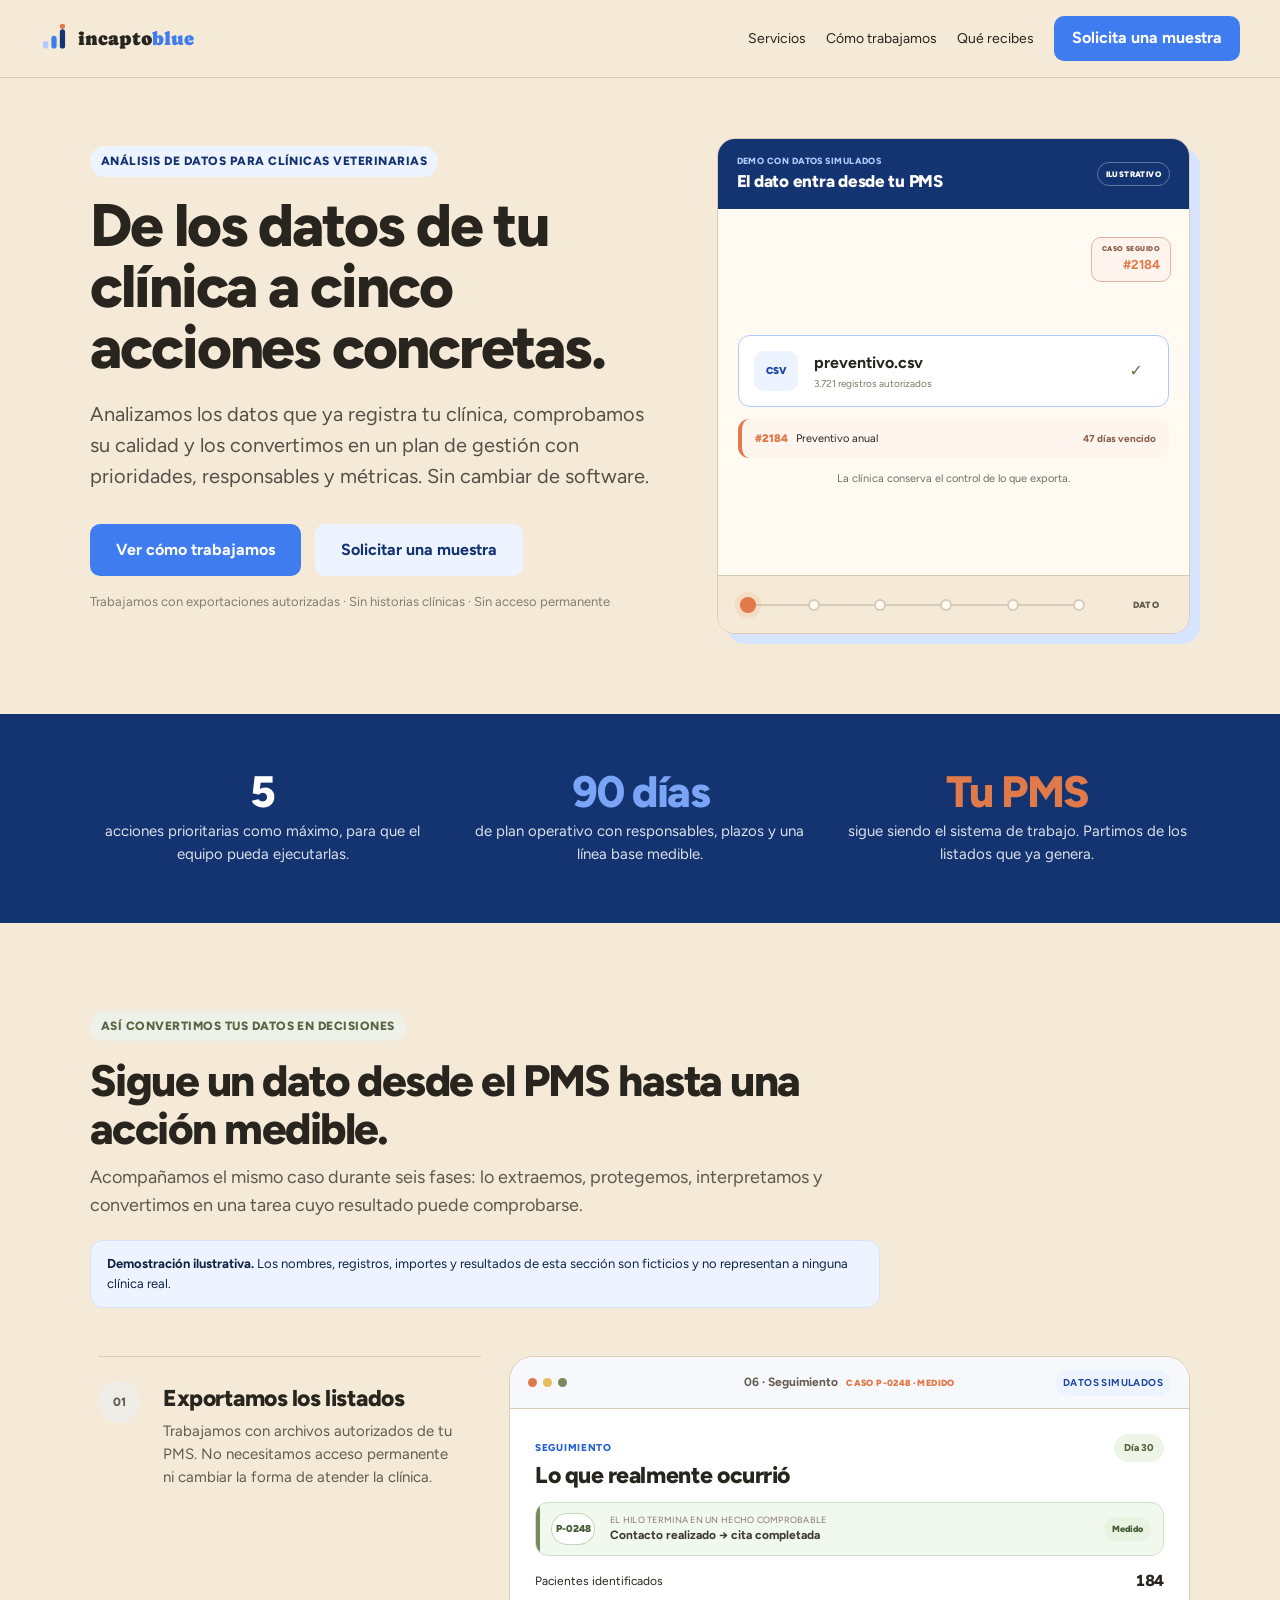
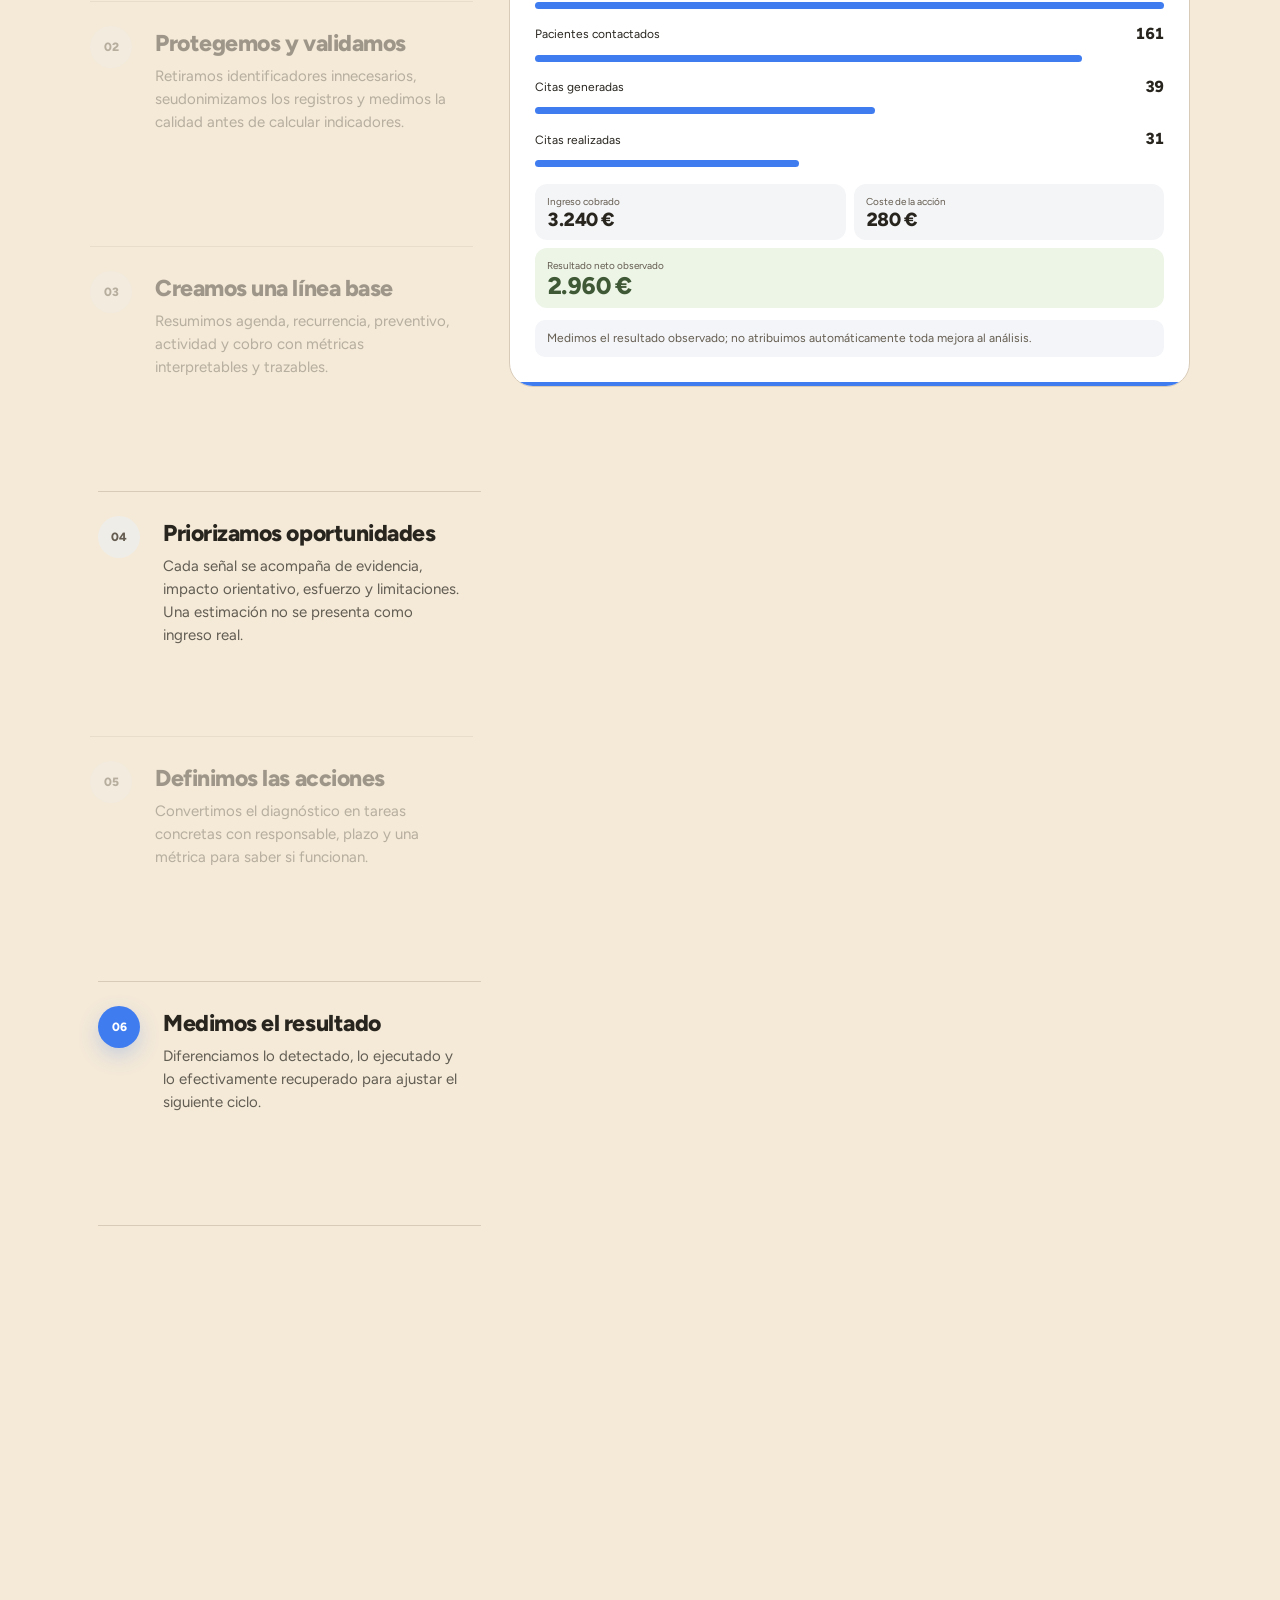
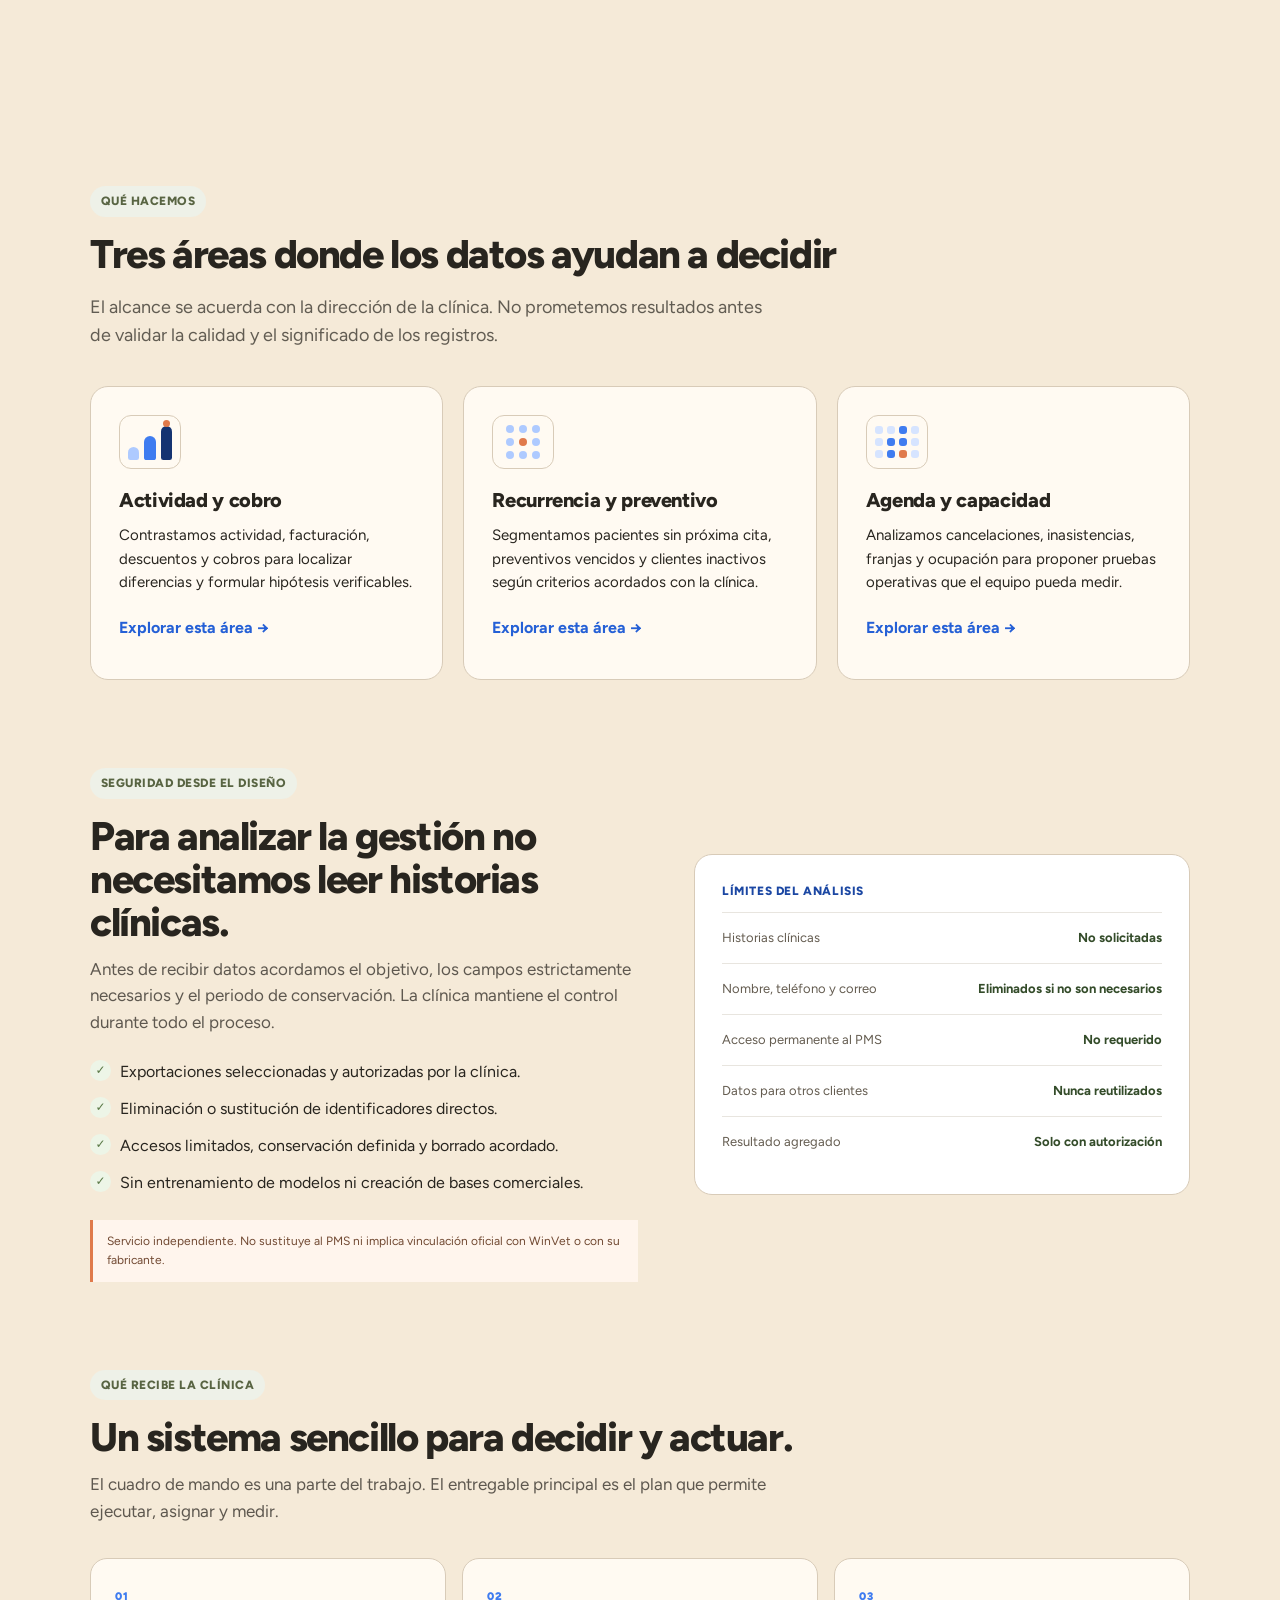
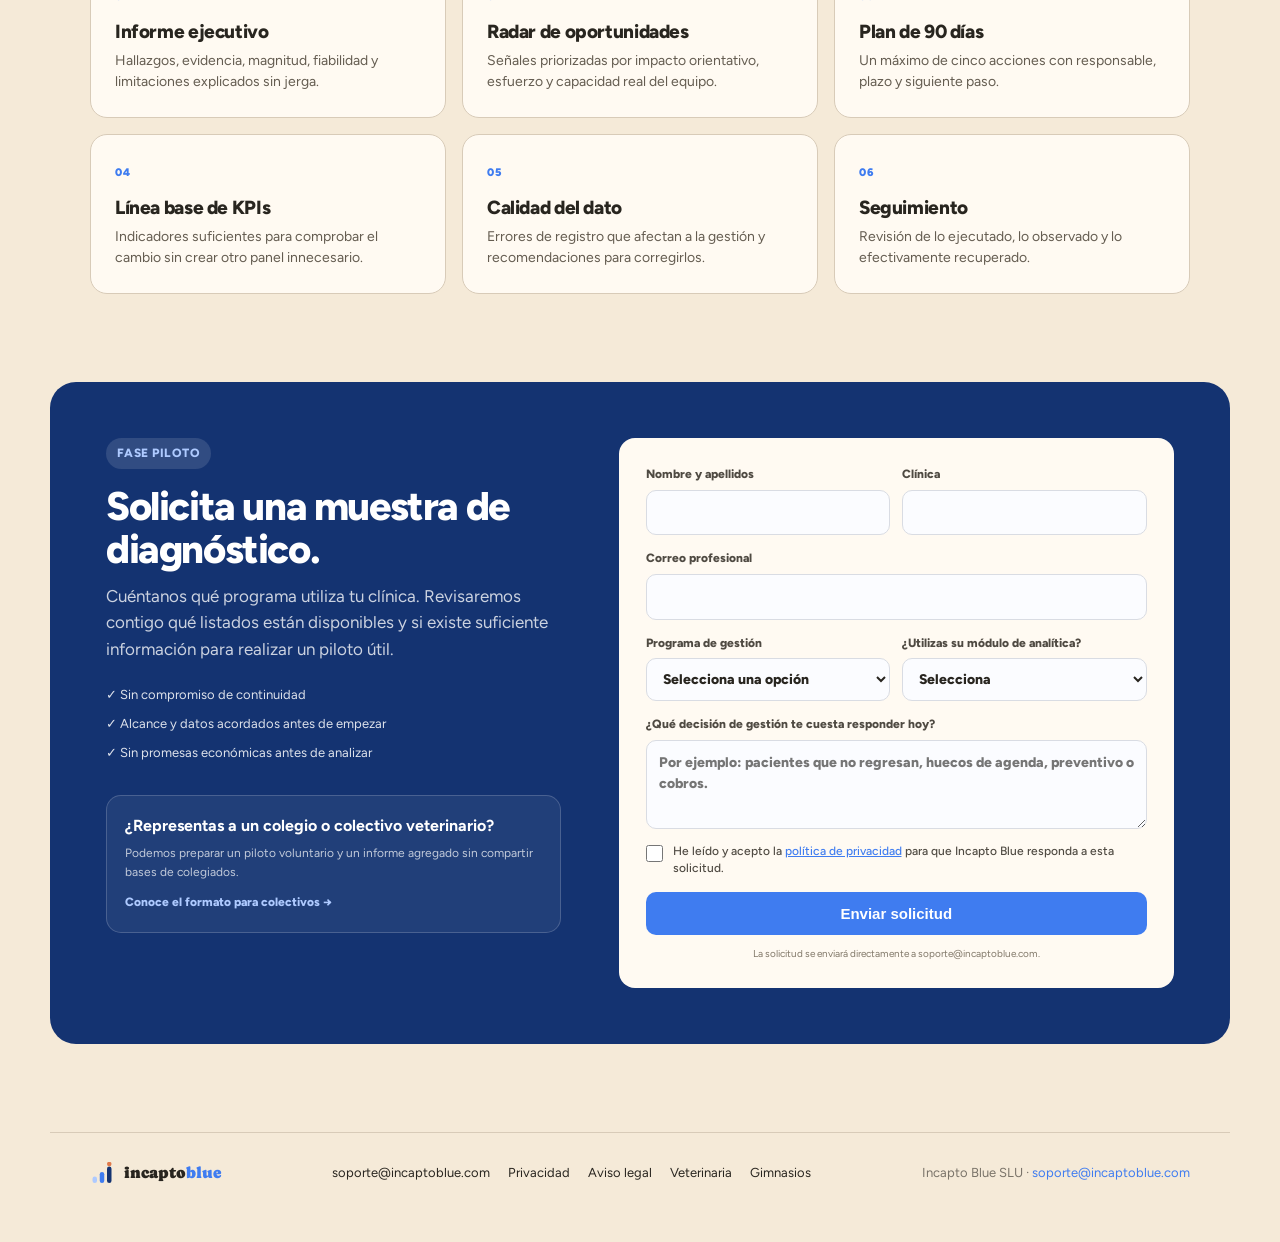
==== commit 1f210f08: "Añade landings para veterinaria y gimnasios" ====
--- a/index.html
+++ b/index.html
@@ -362,6 +362,8 @@
         <a href="mailto:soporte@incaptoblue.com" style="text-decoration:none;color:inherit;">soporte@incaptoblue.com</a>
         <a href="privacidad.html" style="text-decoration:none;color:inherit;">Privacidad</a>
         <a href="aviso-legal.html" style="text-decoration:none;color:inherit;">Aviso legal</a>
+        <a href="veterinaria/" style="text-decoration:none;color:inherit;">Veterinaria</a>
+        <a href="gimnasios/" style="text-decoration:none;color:inherit;">Gimnasios</a>
       </div>
       <div style="font-size:13px;color:color-mix(in srgb,var(--color-text) 60%,transparent);">Incapto Blue SLU · <a href="mailto:soporte@incaptoblue.com" style="text-decoration:none;">soporte@incaptoblue.com</a></div>
     </div>
--- a/styles.css
+++ b/styles.css
@@ -7,7 +7,20 @@
   --color-divider: #d8cbb8;
   --color-accent: #3f7cf0;
   --color-accent-100: #eef4ff;
+  --color-accent-200: #d6e4ff;
+  --color-accent-300: #aecaff;
+  --color-accent-400: #7aa5f7;
+  --color-accent-500: #3f7cf0;
+  --color-accent-600: #2560d6;
+  --color-accent-700: #1b47a3;
+  --color-accent-800: #143371;
+  --color-accent-900: #0f2448;
   --color-accent-2-100: #eef1e8;
+  --ib-blue: #3f7cf0;
+  --ib-blue-deep: #143371;
+  --ib-cyan: #17b3c4;
+  --ib-coral: #e07a4b;
+  --ib-sage: #7a8a5e;
   --font-body: "Figtree", system-ui, -apple-system, BlinkMacSystemFont, "Segoe UI", sans-serif;
   --font-heading: "Caprasimo", Georgia, serif;
   --radius-lg: 18px;
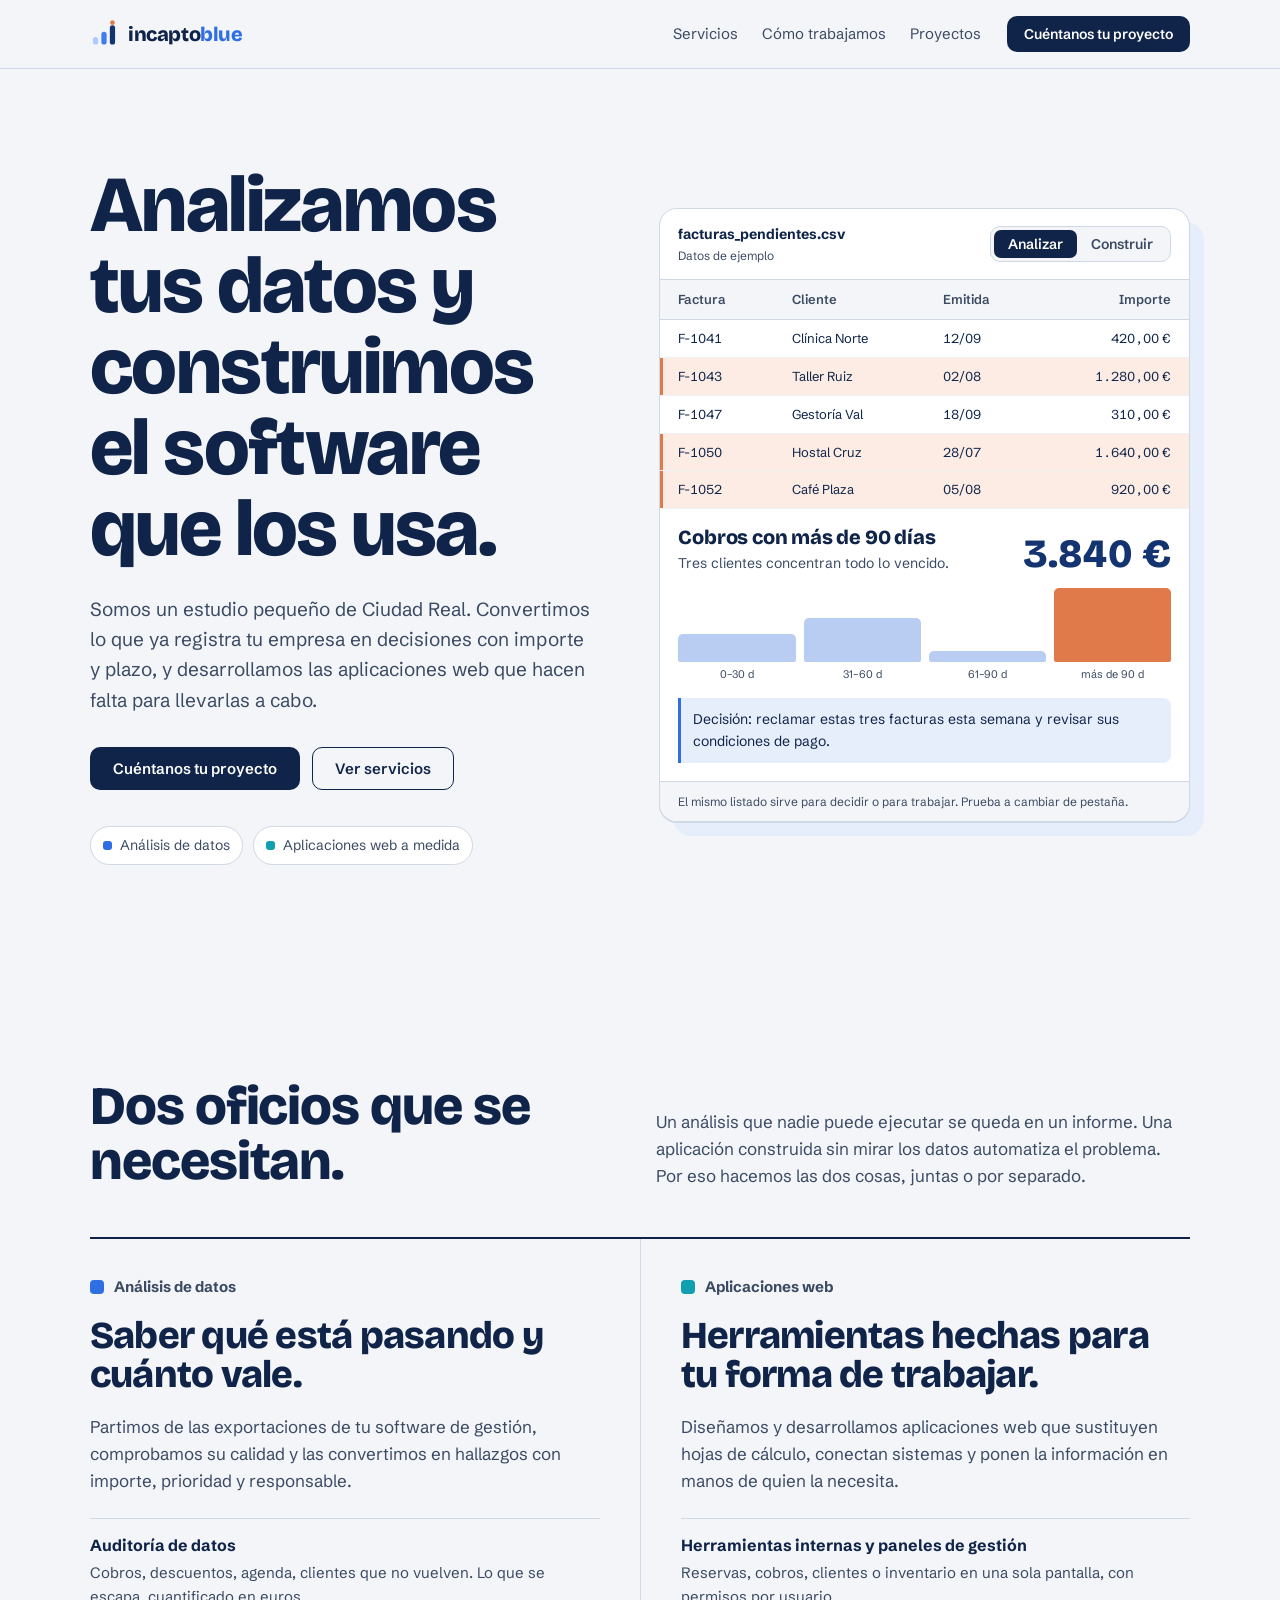
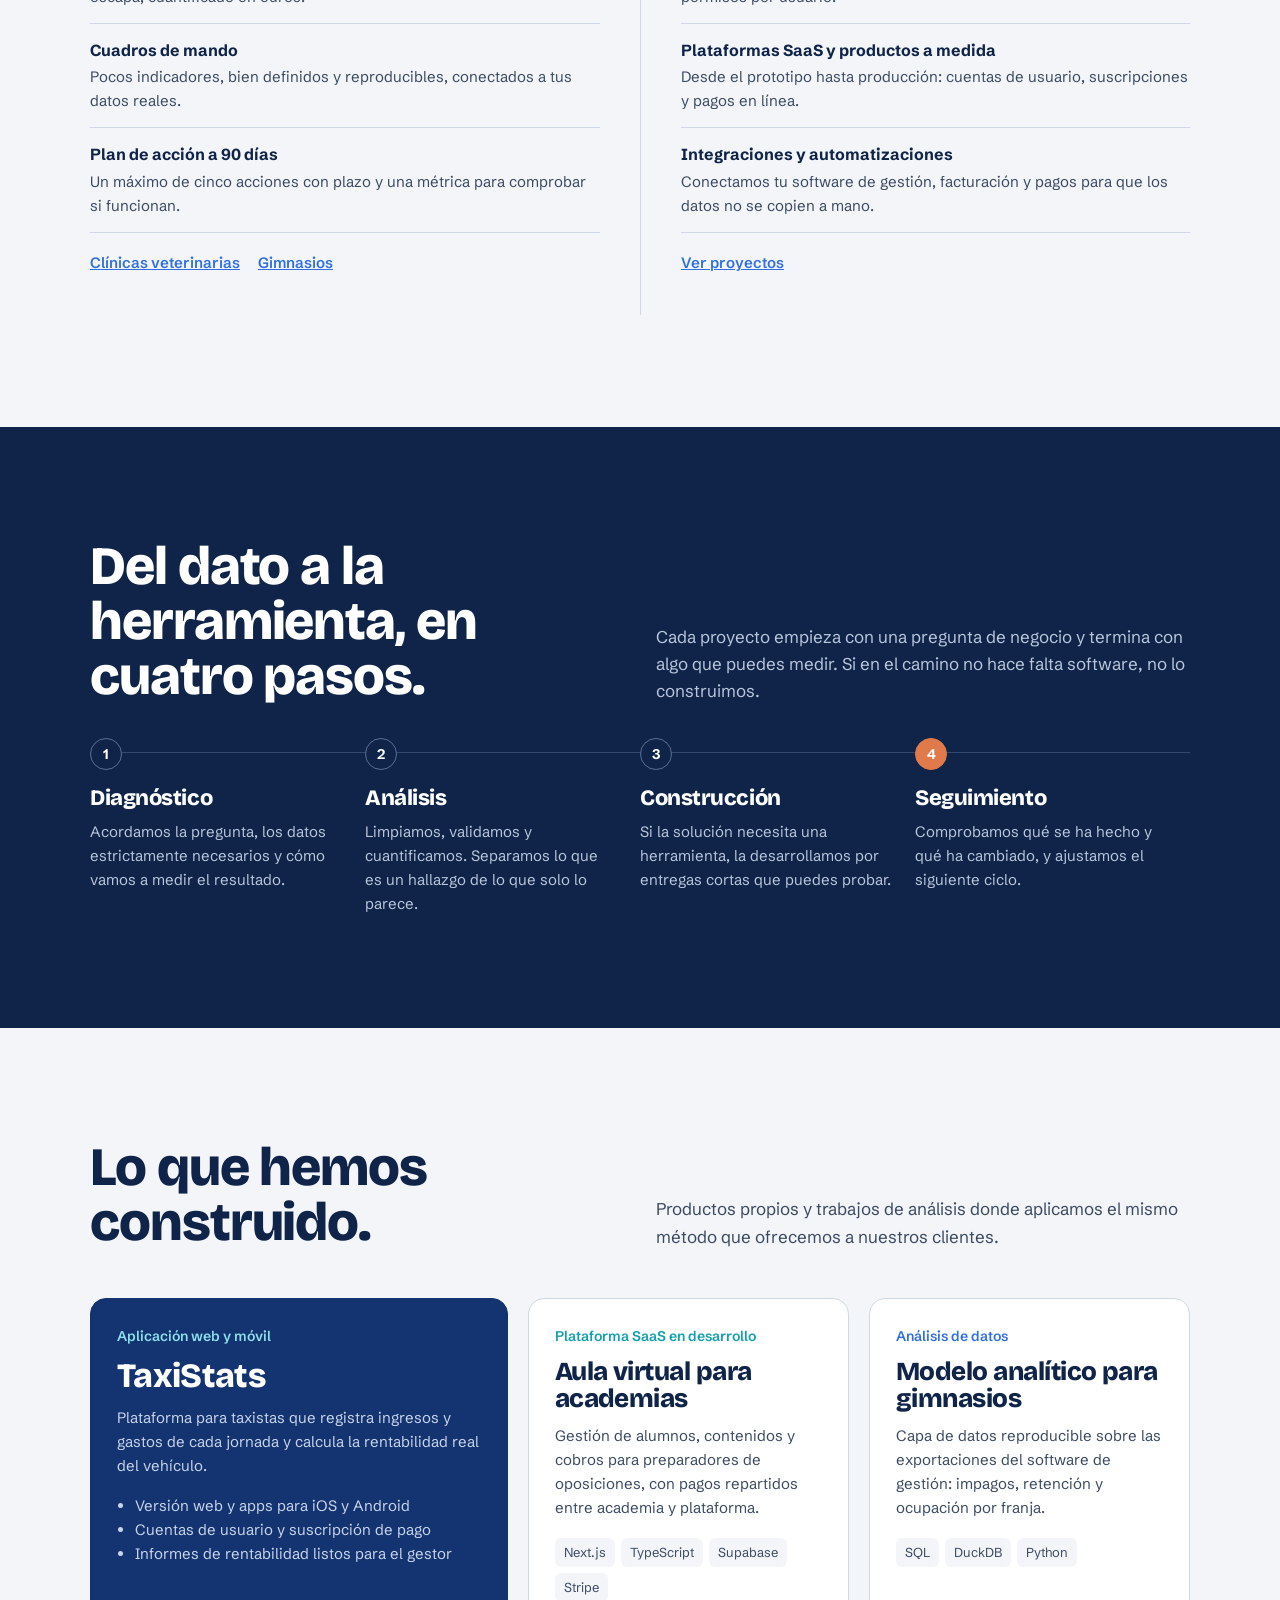
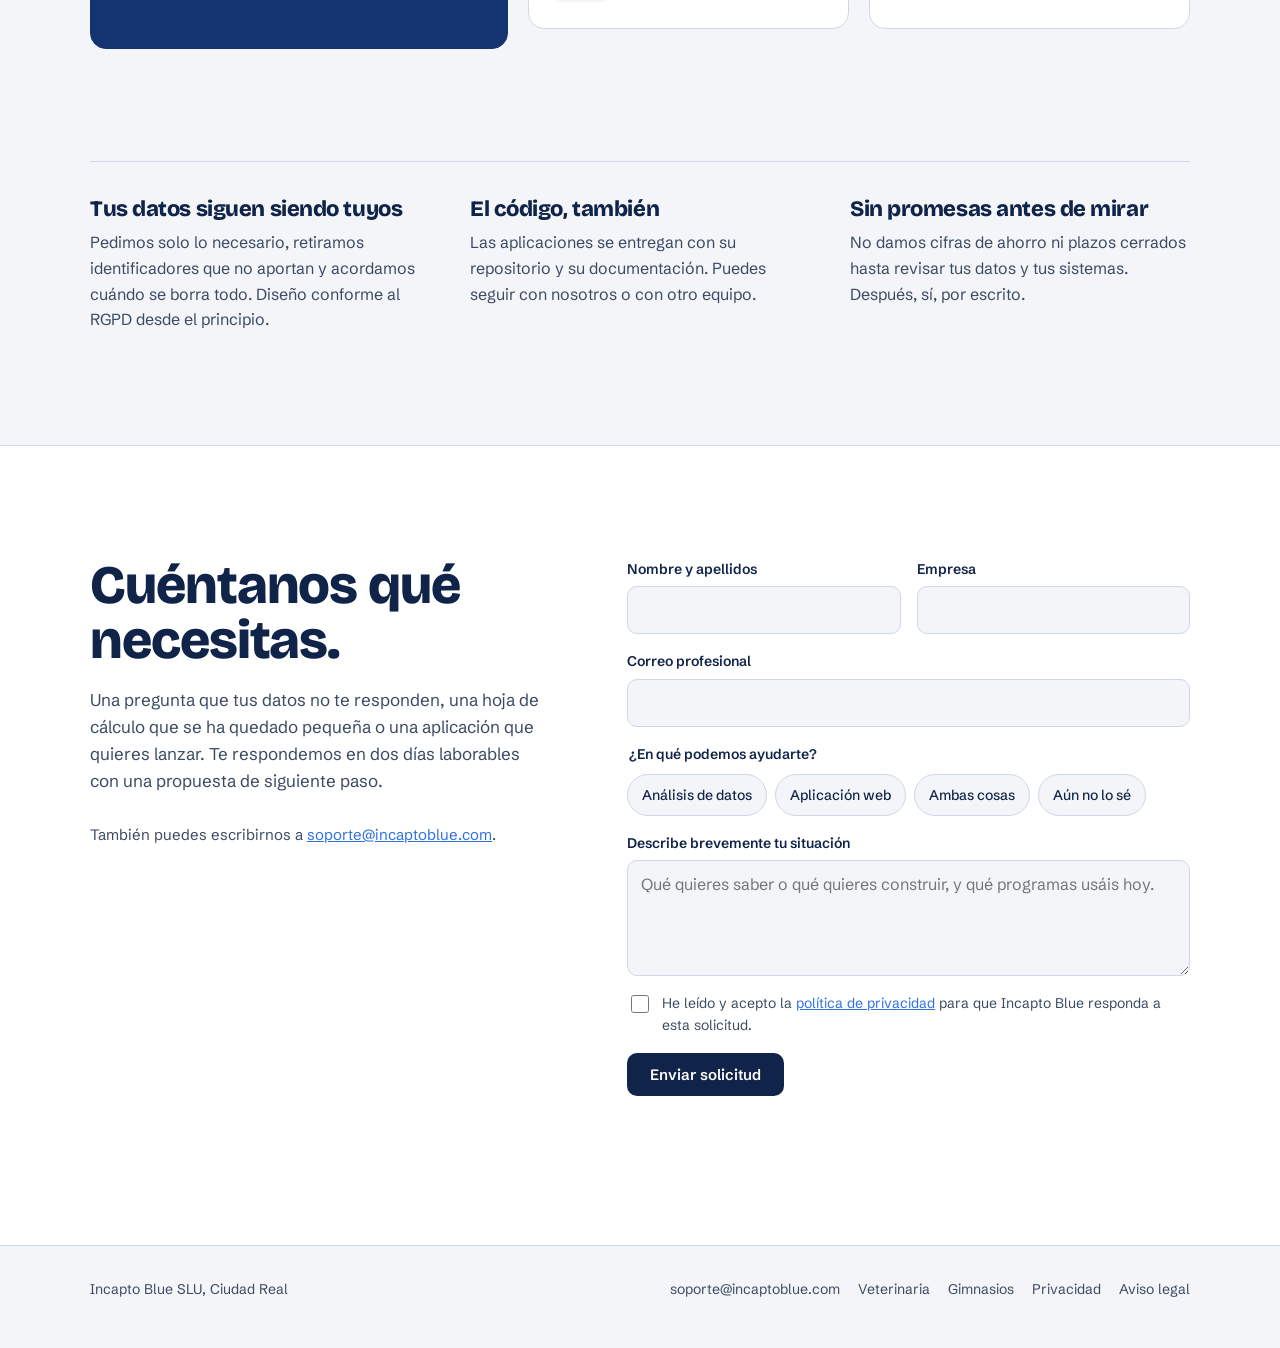
==== commit 6ee90c7a: "Rediseña la portada: análisis de datos y desarrollo de aplicaciones web La portada deja de ser la va" ====
--- a/index.html
+++ b/index.html
@@ -1,587 +1,248 @@
 <!DOCTYPE html>
-<html>
+<html lang="es">
 <head>
 <meta charset="utf-8">
 <meta name="viewport" content="width=device-width, initial-scale=1">
-<title>Incapto Blue | Análisis de datos para clínicas veterinarias</title>
-<meta name="description" content="Auditoría de facturación y análisis de datos para recuperar ingresos y fidelizar clientes en clínicas veterinarias.">
-<meta name="theme-color" content="#143371">
+<title>Incapto Blue | Análisis de datos y desarrollo de aplicaciones web</title>
+<meta name="description" content="Incapto Blue analiza los datos de tu empresa para decidir mejor y desarrolla las aplicaciones web que los ponen a trabajar: paneles, herramientas internas y software a medida.">
+<meta name="theme-color" content="#0f2448">
+<link rel="canonical" href="https://www.incaptoblue.com/">
 <link rel="icon" href="favicon.svg" type="image/svg+xml">
-
+<meta property="og:title" content="Incapto Blue | Análisis de datos y desarrollo web">
+<meta property="og:description" content="Analizamos tus datos y construimos el software que los usa.">
+<meta property="og:type" content="website">
+<meta property="og:url" content="https://www.incaptoblue.com/">
+<link rel="stylesheet" href="home.css?v=20261105-1">
 </head>
 <body>
-
-
-
-<link rel="stylesheet" href="styles.css?v=20260722-2">
-<style>
-  :root{
-    --color-accent:#3f7cf0;
-    --color-accent-100:#eef4ff;--color-accent-200:#d6e4ff;--color-accent-300:#aecaff;
-    --color-accent-400:#7aa5f7;--color-accent-500:#3f7cf0;--color-accent-600:#2560d6;
-    --color-accent-700:#1b47a3;--color-accent-800:#143371;--color-accent-900:#0f2448;
-    --ib-blue:#3f7cf0;--ib-blue-deep:#143371;--ib-cyan:#17b3c4;--ib-coral:#e07a4b;--ib-sage:#7a8a5e;
-  }
-  html{scroll-behavior:smooth;}
-  a{color:var(--ib-blue);}
-  a:hover{color:var(--color-accent-700);}
-  ::selection{background:color-mix(in srgb,var(--ib-blue) 26%,transparent);}
-</style>
-
-
-<div style="font-family:var(--font-body);color:var(--color-text);">
-
-  <!-- ══ NAV ══ -->
-  <nav style="position:sticky;top:0;z-index:30;display:flex;align-items:center;gap:20px;padding:16px 40px;background:var(--color-bg);border-bottom:1px solid var(--color-divider);">
-    <a href="#top" style="display:flex;align-items:center;gap:10px;text-decoration:none;color:var(--color-text);margin-right:auto;">
-      <svg width="28" height="28" viewBox="0 0 48 48" aria-hidden="true"><rect x="5" y="29" width="9" height="13" rx="4.5" fill="#aecaff"></rect><rect x="19.5" y="20" width="9" height="22" rx="4.5" fill="#3f7cf0"></rect><rect x="34" y="9" width="9" height="33" rx="4.5" fill="#143371"></rect><circle cx="38.5" cy="4" r="4.5" fill="#e07a4b"></circle></svg>
-      <span style="font-family:var(--font-heading);font-size:19px;">incapto<span style="color:var(--ib-blue);">blue</span></span>
+<a class="skip" href="#main">Saltar al contenido</a>
+
+<header class="nav">
+  <div class="wrap">
+    <a class="brand" href="#top" aria-label="Incapto Blue, inicio">
+      <svg width="28" height="28" viewBox="0 0 48 48" aria-hidden="true"><rect x="5" y="29" width="9" height="13" rx="4.5" fill="#aecaff"/><rect x="19.5" y="20" width="9" height="22" rx="4.5" fill="#3f7cf0"/><rect x="34" y="9" width="9" height="33" rx="4.5" fill="#143371"/><circle cx="38.5" cy="4.5" r="4" fill="#e07a4b"/></svg>
+      <span>incapto<b>blue</b></span>
     </a>
-    <a href="#servicios" style="color:inherit;text-decoration:none;font-size:14px;">Servicios</a>
-    <a href="#como" style="color:inherit;text-decoration:none;font-size:14px;">Cómo trabajamos</a>
-    <a href="#resultados" style="color:inherit;text-decoration:none;font-size:14px;">Qué recibes</a>
-    <a class="btn btn-primary" href="#contacto" style="text-decoration:none;">Solicita una muestra</a>
-  </nav>
-
-  <!-- ══ HERO ══ -->
-  <header id="top" style="max-width:1180px;margin:0 auto;padding:60px 40px 40px;display:grid;grid-template-columns:1.1fr .9fr;gap:48px;align-items:center;">
-    <div>
-      <span class="tag" style="background:var(--color-accent-100);color:var(--color-accent-800);">Análisis de datos para clínicas veterinarias</span>
-      <h1 style="font-size:60px;line-height:1.02;margin:18px 0 0;">De los datos de tu clínica a cinco acciones concretas.</h1>
-      <p style="font-size:20px;max-width:590px;margin:20px 0 0;color:color-mix(in srgb,var(--color-text) 78%,transparent);">Analizamos los datos que ya registra tu clínica, comprobamos su calidad y los convertimos en un plan de gestión con prioridades, responsables y métricas. Sin cambiar de software.</p>
-      <div style="display:flex;gap:14px;flex-wrap:wrap;margin-top:32px;align-items:center;">
-        <a class="btn btn-primary" href="#como" style="text-decoration:none;font-size:16px;padding:14px 26px;">Ver cómo trabajamos</a>
-        <a class="btn btn-secondary" href="#contacto" style="text-decoration:none;font-size:16px;padding:14px 26px;">Solicitar una muestra</a>
-      </div>
-      <p style="font-size:13px;margin-top:16px;color:color-mix(in srgb,var(--color-text) 55%,transparent);">Trabajamos con exportaciones autorizadas · Sin historias clínicas · Sin acceso permanente</p>
-    </div>
-    <div style="position:relative;">
-      <div class="hero-demo card elev-md" id="hero-demo" data-stage="1" role="group" aria-label="Demostración animada con datos simulados: un registro exportado del PMS se protege, se convierte en oportunidad, genera una tarea y termina en un resultado medido.">
-        <div class="hero-demo-head">
-          <div><span class="card-kicker">Demo con datos simulados</span><strong id="hero-demo-title">El dato entra desde tu PMS</strong></div>
-          <span class="hero-simulated">Ilustrativo</span>
-        </div>
-
-        <div class="hero-demo-stage">
-          <div class="hero-case-pill"><small>Caso seguido</small><strong id="hero-case-token">#2184</strong></div>
-
-          <div class="hero-scene is-active" data-hero-scene="1">
-            <div class="hero-file-card"><span class="hero-file-icon">CSV</span><div><strong>preventivo.csv</strong><small>3.721 registros autorizados</small></div><b>✓</b></div>
-            <div class="hero-raw-row"><span>#2184</span><span>Preventivo anual</span><strong>47 días vencido</strong></div>
-            <p>La clínica conserva el control de lo que exporta.</p>
-          </div>
-
-          <div class="hero-scene" data-hero-scene="2">
-            <div class="hero-privacy-card"><span>Paciente #2184</span><i>→</i><strong>P-0248</strong></div>
-            <div class="hero-privacy-card is-removed"><span>Nombre y contacto</span><i>→</i><strong>Eliminados</strong></div>
-            <div class="hero-quality"><span>Dato utilizable</span><strong>Validado</strong><i><b></b></i></div>
-          </div>
-
-          <div class="hero-scene" data-hero-scene="3">
-            <div class="hero-cohort-copy"><small>Cohorte detectada</small><strong>184</strong><span>preventivos vencidos sin cita</span></div>
-            <div class="hero-patient-cloud" aria-hidden="true"><i></i><i></i><i></i><i></i><i></i><i></i><i></i><i></i><i></i><i></i><i></i><i class="is-case"></i></div>
-            <p>P-0248 forma parte de una señal trazable.</p>
-          </div>
-
-          <div class="hero-scene" data-hero-scene="4">
-            <div class="hero-priority-card"><span class="hero-priority-dot"></span><div><small>Prioridad alta · evidencia alta</small><strong>Primera tanda de 38 contactos</strong><span>P-0248 incluido</span></div><b>01</b></div>
-            <div class="hero-estimate"><span>Oportunidad del grupo</span><strong>Estimación, no ingreso</strong></div>
-          </div>
-
-          <div class="hero-scene" data-hero-scene="5">
-            <div class="hero-task-card"><span class="hero-task-check">✓</span><div><small>Tarea asignada</small><strong>Llamar a P-0248</strong><p>Responsable: recepción · antes del viernes</p></div></div>
-            <div class="hero-task-meta"><span>Prioridad alta</span><span>Métrica: cita realizada</span></div>
-          </div>
-
-          <div class="hero-scene" data-hero-scene="6">
-            <div class="hero-result-orbit"><span>✓</span></div>
-            <div class="hero-result-copy"><small>Resultado del caso</small><strong>Cita completada</strong><span>P-0248 · resultado medido</span></div>
-            <div class="hero-result-group"><span>Seguimiento del grupo</span><strong>31 citas realizadas</strong><small>Dato simulado · no atribuimos automáticamente toda mejora al análisis</small></div>
-          </div>
-        </div>
-
-        <div class="hero-demo-footer">
-          <div class="hero-timeline" aria-label="Seleccionar una etapa de la demostración">
-            <button class="is-active" type="button" data-hero-target="1" aria-label="Ver etapa 1: Dato" title="Dato"></button>
-            <button type="button" data-hero-target="2" aria-label="Ver etapa 2: Protección" title="Protección"></button>
-            <button type="button" data-hero-target="3" aria-label="Ver etapa 3: Señal" title="Señal"></button>
-            <button type="button" data-hero-target="4" aria-label="Ver etapa 4: Prioridad" title="Prioridad"></button>
-            <button type="button" data-hero-target="5" aria-label="Ver etapa 5: Tarea" title="Tarea"></button>
-            <button type="button" data-hero-target="6" aria-label="Ver etapa 6: Resultado" title="Resultado"></button>
-            <span id="hero-timeline-progress"></span>
-          </div>
-          <span id="hero-stage-name">Dato</span>
-          <button id="hero-replay" type="button" aria-label="Reproducir de nuevo la demostración">↻ Ver de nuevo</button>
-        </div>
-      </div>
-    </div>
-  </header>
-
-  <!-- ══ PRINCIPIOS DEL SERVICIO ══ -->
-  <section class="principles-section" style="background:var(--ib-blue-deep);color:#fff;margin-top:40px;">
-    <div style="max-width:1180px;margin:0 auto;padding:56px 40px;display:grid;grid-template-columns:repeat(auto-fit,minmax(200px,1fr));gap:32px;text-align:center;">
-      <div><div style="font-family:var(--font-heading);font-size:44px;">5</div><p style="opacity:.85;font-size:15px;margin:6px 0 0;">acciones prioritarias como máximo, para que el equipo pueda ejecutarlas.</p></div>
-      <div><div style="font-family:var(--font-heading);font-size:44px;color:#7aa5f7;">90 días</div><p style="opacity:.85;font-size:15px;margin:6px 0 0;">de plan operativo con responsables, plazos y una línea base medible.</p></div>
-      <div><div style="font-family:var(--font-heading);font-size:44px;color:var(--ib-coral);">Tu PMS</div><p style="opacity:.85;font-size:15px;margin:6px 0 0;">sigue siendo el sistema de trabajo. Partimos de los listados que ya genera.</p></div>
-    </div>
-  </section>
-
-  <!-- ══ DEMO DEL PROCESO ══ -->
-  <section id="como" class="process-demo" aria-labelledby="process-title">
-    <div class="process-intro">
-      <span class="tag tag-accent-2">Así convertimos tus datos en decisiones</span>
-      <h2 id="process-title">Sigue un dato desde el PMS hasta una acción medible.</h2>
-      <p>Acompañamos el mismo caso durante seis fases: lo extraemos, protegemos, interpretamos y convertimos en una tarea cuyo resultado puede comprobarse.</p>
-      <div class="demo-disclaimer"><strong>Demostración ilustrativa.</strong> Los nombres, registros, importes y resultados de esta sección son ficticios y no representan a ninguna clínica real.</div>
-    </div>
-
-    <div class="process-layout">
-      <div class="process-steps" aria-label="Fases del diagnóstico">
-        <article class="process-step is-active" data-stage="1">
-          <span class="step-number">01</span>
-          <div><h3>Exportamos los listados</h3><p>Trabajamos con archivos autorizados de tu PMS. No necesitamos acceso permanente ni cambiar la forma de atender la clínica.</p></div>
-        </article>
-        <article class="process-step" data-stage="2">
-          <span class="step-number">02</span>
-          <div><h3>Protegemos y validamos</h3><p>Retiramos identificadores innecesarios, seudonimizamos los registros y medimos la calidad antes de calcular indicadores.</p></div>
-        </article>
-        <article class="process-step" data-stage="3">
-          <span class="step-number">03</span>
-          <div><h3>Creamos una línea base</h3><p>Resumimos agenda, recurrencia, preventivo, actividad y cobro con métricas interpretables y trazables.</p></div>
-        </article>
-        <article class="process-step" data-stage="4">
-          <span class="step-number">04</span>
-          <div><h3>Priorizamos oportunidades</h3><p>Cada señal se acompaña de evidencia, impacto orientativo, esfuerzo y limitaciones. Una estimación no se presenta como ingreso real.</p></div>
-        </article>
-        <article class="process-step" data-stage="5">
-          <span class="step-number">05</span>
-          <div><h3>Definimos las acciones</h3><p>Convertimos el diagnóstico en tareas concretas con responsable, plazo y una métrica para saber si funcionan.</p></div>
-        </article>
-        <article class="process-step" data-stage="6">
-          <span class="step-number">06</span>
-          <div><h3>Medimos el resultado</h3><p>Diferenciamos lo detectado, lo ejecutado y lo efectivamente recuperado para ajustar el siguiente ciclo.</p></div>
-        </article>
-      </div>
-
-      <div class="demo-sticky" aria-live="polite">
-        <div class="demo-window elev-md">
-          <div class="demo-toolbar">
-            <span class="demo-dots" aria-hidden="true"><i></i><i></i><i></i></span>
-            <span class="demo-stage-copy"><span id="demo-stage-label">01 · Exportación</span><small id="demo-case-label">Registro #2184</small></span>
-            <span class="demo-badge">Datos simulados</span>
-          </div>
-
-          <div class="demo-screen is-active" data-screen="1">
-            <div class="screen-heading"><div><span class="eyebrow">Origen de datos</span><h3>Exportaciones autorizadas</h3></div><span class="status-chip">5 archivos listos</span></div>
-            <div class="case-thread" data-case-stage="1"><span class="case-token">#2184</span><div><small>Hilo del caso · Preventivo anual</small><strong>Registro vencido hace 47 días</strong></div><span class="case-state">Dato bruto</span></div>
-            <div class="file-list">
-              <div><span class="file-icon">CSV</span><p><strong>clientes.csv</strong><small>4.286 registros</small></p><b>✓</b></div>
-              <div><span class="file-icon">CSV</span><p><strong>pacientes.csv</strong><small>5.914 registros</small></p><b>✓</b></div>
-              <div><span class="file-icon">CSV</span><p><strong>agenda.csv</strong><small>12.480 registros</small></p><b>✓</b></div>
-              <div><span class="file-icon">CSV</span><p><strong>ventas.csv</strong><small>18.302 registros</small></p><b>✓</b></div>
-              <div class="journey-focus"><span class="file-icon">CSV</span><p><strong>preventivo.csv</strong><small>3.721 registros · contiene #2184</small></p><b>✓</b></div>
+    <nav class="nav-links" aria-label="Secciones">
+      <a href="#servicios">Servicios</a>
+      <a href="#metodo">Cómo trabajamos</a>
+      <a href="#proyectos">Proyectos</a>
+    </nav>
+    <a class="btn btn-ink" href="#contacto">Cuéntanos tu proyecto</a>
+  </div>
+</header>
+
+<main id="main">
+
+  <section class="hero" id="top">
+    <div class="wrap">
+      <div>
+        <h1>Analizamos tus datos y construimos el software que los usa.</h1>
+        <p class="hero-lede">Somos un estudio pequeño de Ciudad Real. Convertimos lo que ya registra tu empresa en decisiones con importe y plazo, y desarrollamos las aplicaciones web que hacen falta para llevarlas a cabo.</p>
+        <div class="hero-actions">
+          <a class="btn btn-ink" href="#contacto">Cuéntanos tu proyecto</a>
+          <a class="btn btn-line" href="#servicios">Ver servicios</a>
+        </div>
+        <ul class="hero-lines" aria-label="Líneas de trabajo">
+          <li><i style="background:var(--blue)"></i>Análisis de datos</li>
+          <li><i style="background:var(--cyan)"></i>Aplicaciones web a medida</li>
+        </ul>
+      </div>
+
+      <div class="switch" id="switch">
+        <div class="switch-head">
+          <div class="switch-file">
+            <strong>facturas_pendientes.csv</strong>
+            <small>Datos de ejemplo</small>
+          </div>
+          <div class="switch-tabs" role="tablist" aria-label="Qué hacer con estos datos">
+            <button type="button" role="tab" id="tab-analyze" data-mode="analyze" aria-selected="true" aria-controls="view-analyze">Analizar</button>
+            <button type="button" role="tab" id="tab-build" data-mode="build" aria-selected="false" aria-controls="view-build" tabindex="-1">Construir</button>
+          </div>
+        </div>
+        <table class="rows">
+          <thead><tr><th>Factura</th><th>Cliente</th><th class="opt">Emitida</th><th>Importe</th></tr></thead>
+          <tbody>
+            <tr><td>F-1041</td><td>Clínica Norte</td><td class="opt">12/09</td><td>420,00 €</td></tr>
+            <tr class="flag"><td>F-1043</td><td>Taller Ruiz</td><td class="opt">02/08</td><td>1.280,00 €</td></tr>
+            <tr><td>F-1047</td><td>Gestoría Val</td><td class="opt">18/09</td><td>310,00 €</td></tr>
+            <tr class="flag"><td>F-1050</td><td>Hostal Cruz</td><td class="opt">28/07</td><td>1.640,00 €</td></tr>
+            <tr class="flag"><td>F-1052</td><td>Café Plaza</td><td class="opt">05/08</td><td>920,00 €</td></tr>
+          </tbody>
+        </table>
+        <div class="switch-out">
+          <div class="view is-on" id="view-analyze" role="tabpanel" aria-labelledby="tab-analyze">
+            <div class="finding">
+              <h3>Cobros con más de 90 días</h3>
+              <strong>3.840 €</strong>
+              <p>Tres clientes concentran todo lo vencido.</p>
             </div>
-            <div class="screen-note">La clínica decide qué exporta y conserva el control de sus datos.</div>
-          </div>
-
-          <div class="demo-screen" data-screen="2">
-            <div class="screen-heading"><div><span class="eyebrow">Seguridad y calidad</span><h3>Solo conservamos lo necesario</h3></div><span class="status-chip status-secure">Protegido</span></div>
-            <div class="case-thread" data-case-stage="2"><span class="case-token">P-0248</span><div><small>El registro continúa, la identidad no</small><strong>Identificadores retirados y dato validado</strong></div><span class="case-state">Protegido</span></div>
-            <div class="privacy-grid">
-              <div class="privacy-row"><span>María López</span><em>→</em><strong>CLI_8F3A21</strong></div>
-              <div class="privacy-row"><span>maria@email.es</span><em>→</em><strong class="removed">Eliminado</strong></div>
-              <div class="privacy-row"><span>512 345 678</span><em>→</em><strong class="removed">Eliminado</strong></div>
-              <div class="privacy-row journey-focus"><span>Paciente #2184</span><em>→</em><strong>P-0248 · Perro</strong></div>
+            <div class="aging" aria-label="Importe pendiente por antigüedad">
+              <div><span style="height:30%"></span><small>0–30 d</small></div>
+              <div><span style="height:46%"></span><small>31–60 d</small></div>
+              <div><span style="height:12%"></span><small>61–90 d</small></div>
+              <div><span style="height:80%"></span><small>más de 90 d</small></div>
             </div>
-            <div class="quality-card">
-              <div><span>Registros utilizables</span><strong>94%</strong></div>
-              <div class="quality-bar"><i style="width:94%"></i></div>
-              <ul><li><span>Duplicados detectados</span><b>37</b></li><li><span>Citas sin estado</span><b>4,1%</b></li><li><span>Servicios sin clasificar</span><b>2,6%</b></li></ul>
+            <p class="action">Decisión: reclamar estas tres facturas esta semana y revisar sus condiciones de pago.</p>
+          </div>
+          <div class="view" id="view-build" role="tabpanel" aria-labelledby="tab-build" inert aria-hidden="true">
+            <div class="app">
+              <div class="app-bar"><strong>Cobros pendientes</strong><span>3 vencidas</span></div>
+              <ul>
+                <li><input type="checkbox" checked aria-label="Seleccionar Hostal Cruz"><span>Hostal Cruz</span><b>1.640,00 €</b></li>
+                <li><input type="checkbox" checked aria-label="Seleccionar Taller Ruiz"><span>Taller Ruiz</span><b>1.280,00 €</b></li>
+                <li><input type="checkbox" checked aria-label="Seleccionar Café Plaza"><span>Café Plaza</span><b>920,00 €</b></li>
+              </ul>
+              <div class="app-foot"><span id="app-count">3 seleccionadas</span><button type="button" id="app-send">Enviar recordatorio</button></div>
             </div>
           </div>
-
-          <div class="demo-screen" data-screen="3">
-            <div class="screen-heading"><div><span class="eyebrow">Línea base</span><h3>La clínica en cinco indicadores</h3></div><span class="status-chip">Últimos 12 meses</span></div>
-            <div class="case-thread" data-case-stage="3"><span class="case-token">P-0248</span><div><small>Del registro individual a una señal</small><strong>Forma parte de 184 preventivos vencidos sin cita</strong></div><span class="case-state">Cohorte</span></div>
-            <div class="kpi-grid">
-              <div class="kpi-card kpi-wide"><span>Facturación mensual</span><strong>47.280 €</strong><small class="positive">↑ 4,2% frente al periodo anterior</small></div>
-              <div class="kpi-card"><span>Clientes que repiten</span><strong>62%</strong><small>Fiabilidad alta</small></div>
-              <div class="kpi-card"><span>Citas no presentadas</span><strong>8,4%</strong><small class="warning">↑ 1,7 puntos</small></div>
-              <div class="kpi-card journey-focus"><span>Preventivos al día</span><strong>71%</strong><small>184 vencidos sin cita · incluye P-0248</small></div>
-              <div class="kpi-card"><span>Pendiente de cobro</span><strong>3.840 €</strong><small>Saldo registrado</small></div>
-            </div>
-            <div class="mini-trend" aria-hidden="true"><span>Retención mensual</span><svg viewBox="0 0 380 70"><path d="M4 55 C55 48 80 60 125 38 S210 48 250 25 S330 28 376 8" fill="none" stroke="#3f7cf0" stroke-width="4" stroke-linecap="round"/><path d="M4 65H376" stroke="#ddd7cc"/><circle cx="376" cy="8" r="5" fill="#e07a4b"/></svg></div>
-          </div>
-
-          <div class="demo-screen" data-screen="4">
-            <div class="screen-heading"><div><span class="eyebrow">Radar de oportunidades</span><h3>Qué merece atención primero</h3></div><span class="status-chip">4 señales</span></div>
-            <div class="case-thread" data-case-stage="4"><span class="case-token">P-0248</span><div><small>La señal se convierte en prioridad</small><strong>Entra en el primer grupo de 38 contactos</strong></div><span class="case-state">Prioridad alta</span></div>
-            <div class="opportunity-list">
-              <div class="opportunity high journey-focus"><span class="priority-dot"></span><div><strong>Preventivos vencidos sin cita</strong><small>184 pacientes · P-0248 en la primera tanda</small></div><p><b>4.600 €</b><small>oportunidad estimada</small></p><span class="effort">Esfuerzo bajo</span></div>
-              <div class="opportunity high"><span class="priority-dot"></span><div><strong>Huecos recuperables de agenda</strong><small>Lunes y miércoles · Evidencia alta</small></div><p><b>31 h</b><small>al mes</small></p><span class="effort medium">Esfuerzo medio</span></div>
-              <div class="opportunity"><span class="priority-dot"></span><div><strong>Clientes inactivos recuperables</strong><small>Sin visita en 18 meses</small></div><p><b>126</b><small>clientes</small></p><span class="effort medium">Esfuerzo medio</span></div>
-              <div class="opportunity"><span class="priority-dot"></span><div><strong>Descuentos sin motivo registrado</strong><small>Revisar criterios y autorización</small></div><p><b>1.280 €</b><small>importe observado</small></p><span class="effort">Esfuerzo bajo</span></div>
-            </div>
-            <div class="screen-note warning-note">Una oportunidad estimada no equivale a facturación recuperada.</div>
-          </div>
-
-          <div class="demo-screen" data-screen="5">
-            <div class="screen-heading"><div><span class="eyebrow">Plan de 90 días</span><h3>De la señal a la ejecución</h3></div><span class="status-chip">3 acciones</span></div>
-            <div class="case-thread" data-case-stage="5"><span class="case-token">P-0248</span><div><small>La oportunidad ya tiene dueño y plazo</small><strong>Llamar antes del viernes · Responsable: recepción</strong></div><span class="case-state">Tarea asignada</span></div>
-            <div class="action-list">
-              <div class="action-card journey-focus"><span class="action-index">1</span><div><strong>Recuperar preventivos vencidos</strong><p>Empezar por 38 casos priorizados, incluido P-0248.</p><div class="action-meta"><span>Recepción</span><span>Antes del viernes</span><span>Cita realizada</span></div></div></div>
-              <div class="action-card"><span class="action-index">2</span><div><strong>Reducir ausencias de los lunes</strong><p>Confirmación 48 h antes y activación de lista de espera.</p><div class="action-meta"><span>Coordinación</span><span>30 días</span><span>Horas recuperadas</span></div></div></div>
-              <div class="action-card"><span class="action-index">3</span><div><strong>Corregir servicios sin clasificar</strong><p>Definir códigos y protocolo de registro en recepción.</p><div class="action-meta"><span>Administración</span><span>21 días</span><span>&gt;98% válidos</span></div></div></div>
-            </div>
-          </div>
-
-          <div class="demo-screen" data-screen="6">
-            <div class="screen-heading"><div><span class="eyebrow">Seguimiento</span><h3>Lo que realmente ocurrió</h3></div><span class="status-chip status-secure">Día 30</span></div>
-            <div class="case-thread is-complete" data-case-stage="6"><span class="case-token">P-0248</span><div><small>El hilo termina en un hecho comprobable</small><strong>Contacto realizado → cita completada</strong></div><span class="case-state">Medido</span></div>
-            <div class="funnel">
-              <div><span>Pacientes identificados</span><strong>184</strong><i style="width:100%"></i></div>
-              <div><span>Pacientes contactados</span><strong>161</strong><i style="width:87%"></i></div>
-              <div><span>Citas generadas</span><strong>39</strong><i style="width:54%"></i></div>
-              <div><span>Citas realizadas</span><strong>31</strong><i style="width:42%"></i></div>
-            </div>
-            <div class="result-summary">
-              <div><span>Ingreso cobrado</span><strong>3.240 €</strong></div>
-              <div><span>Coste de la acción</span><strong>280 €</strong></div>
-              <div class="net-result"><span>Resultado neto observado</span><strong>2.960 €</strong></div>
-            </div>
-            <div class="screen-note">Medimos el resultado observado; no atribuimos automáticamente toda mejora al análisis.</div>
-          </div>
-
-          <div class="demo-progress"><i id="demo-progress-bar"></i></div>
-        </div>
-      </div>
-    </div>
-  </section>
-
-  <!-- ══ SERVICIOS ══ -->
-  <section id="servicios" style="max-width:1180px;margin:0 auto;padding:80px 40px 0;scroll-margin-top:80px;">
-    <span class="tag tag-accent-2">Qué hacemos</span>
-    <h2 style="font-size:40px;margin:16px 0 8px;">Tres áreas donde los datos ayudan a decidir</h2>
-    <p style="font-size:18px;max-width:680px;color:color-mix(in srgb,var(--color-text) 72%,transparent);">El alcance se acuerda con la dirección de la clínica. No prometemos resultados antes de validar la calidad y el significado de los registros.</p>
-    <div style="display:grid;grid-template-columns:repeat(auto-fit,minmax(280px,1fr));gap:20px;margin-top:36px;">
-      <div class="card elev-sm" style="padding:28px;">
-        <div class="service-mark service-mark-revenue" aria-hidden="true"><i></i><i></i><i></i><b></b></div>
-        <span class="card-title" style="font-size:20px;">Actividad y cobro</span>
-        <p class="card-body" style="opacity:1;font-size:15px;">Contrastamos actividad, facturación, descuentos y cobros para localizar diferencias y formular hipótesis verificables.</p>
-        <a class="btn btn-ghost" href="#contacto" style="text-decoration:none;align-self:flex-start;padding-left:0;">Explorar esta área →</a>
-      </div>
-      <div class="card elev-sm" style="padding:28px;">
-        <div class="service-mark service-mark-cohort" aria-hidden="true"><i></i><i></i><i></i><i></i><i></i><i></i><i></i><i></i><i></i></div>
-        <span class="card-title" style="font-size:20px;">Recurrencia y preventivo</span>
-        <p class="card-body" style="opacity:1;font-size:15px;">Segmentamos pacientes sin próxima cita, preventivos vencidos y clientes inactivos según criterios acordados con la clínica.</p>
-        <a class="btn btn-ghost" href="#contacto" style="text-decoration:none;align-self:flex-start;padding-left:0;">Explorar esta área →</a>
-      </div>
-      <div class="card elev-sm" style="padding:28px;">
-        <div class="service-mark service-mark-agenda" aria-hidden="true"><i></i><i></i><i></i><i></i><i></i><i></i><i></i><i></i><i></i><i></i><i></i><i></i></div>
-        <span class="card-title" style="font-size:20px;">Agenda y capacidad</span>
-        <p class="card-body" style="opacity:1;font-size:15px;">Analizamos cancelaciones, inasistencias, franjas y ocupación para proponer pruebas operativas que el equipo pueda medir.</p>
-        <a class="btn btn-ghost" href="#contacto" style="text-decoration:none;align-self:flex-start;padding-left:0;">Explorar esta área →</a>
-      </div>
-    </div>
-  </section>
-
-  <!-- ══ SEGURIDAD Y ENTREGABLES ══ -->
-  <section id="seguridad" class="trust-section">
-    <div class="trust-copy">
-      <span class="tag tag-accent-2">Seguridad desde el diseño</span>
-      <h2>Para analizar la gestión no necesitamos leer historias clínicas.</h2>
-      <p>Antes de recibir datos acordamos el objetivo, los campos estrictamente necesarios y el periodo de conservación. La clínica mantiene el control durante todo el proceso.</p>
-      <ul class="trust-checks">
-        <li>Exportaciones seleccionadas y autorizadas por la clínica.</li>
-        <li>Eliminación o sustitución de identificadores directos.</li>
-        <li>Accesos limitados, conservación definida y borrado acordado.</li>
-        <li>Sin entrenamiento de modelos ni creación de bases comerciales.</li>
-      </ul>
-      <p class="independence-note">Servicio independiente. No sustituye al PMS ni implica vinculación oficial con WinVet o con su fabricante.</p>
-    </div>
-    <div class="security-card elev-md">
-      <span class="card-kicker">Límites del análisis</span>
-      <div class="security-row"><span>Historias clínicas</span><strong>No solicitadas</strong></div>
-      <div class="security-row"><span>Nombre, teléfono y correo</span><strong>Eliminados si no son necesarios</strong></div>
-      <div class="security-row"><span>Acceso permanente al PMS</span><strong>No requerido</strong></div>
-      <div class="security-row"><span>Datos para otros clientes</span><strong>Nunca reutilizados</strong></div>
-      <div class="security-row"><span>Resultado agregado</span><strong>Solo con autorización</strong></div>
-    </div>
-  </section>
-
-  <section id="resultados" class="deliverables-section">
-    <div class="deliverables-heading">
-      <span class="tag tag-accent-2">Qué recibe la clínica</span>
-      <h2>Un sistema sencillo para decidir y actuar.</h2>
-      <p>El cuadro de mando es una parte del trabajo. El entregable principal es el plan que permite ejecutar, asignar y medir.</p>
-    </div>
-    <div class="deliverables-grid">
-      <article><span>01</span><h3>Informe ejecutivo</h3><p>Hallazgos, evidencia, magnitud, fiabilidad y limitaciones explicados sin jerga.</p></article>
-      <article><span>02</span><h3>Radar de oportunidades</h3><p>Señales priorizadas por impacto orientativo, esfuerzo y capacidad real del equipo.</p></article>
-      <article><span>03</span><h3>Plan de 90 días</h3><p>Un máximo de cinco acciones con responsable, plazo y siguiente paso.</p></article>
-      <article><span>04</span><h3>Línea base de KPIs</h3><p>Indicadores suficientes para comprobar el cambio sin crear otro panel innecesario.</p></article>
-      <article><span>05</span><h3>Calidad del dato</h3><p>Errores de registro que afectan a la gestión y recomendaciones para corregirlos.</p></article>
-      <article><span>06</span><h3>Seguimiento</h3><p>Revisión de lo ejecutado, lo observado y lo efectivamente recuperado.</p></article>
-    </div>
-  </section>
-
-  <!-- ══ CONTACTO ══ -->
-  <section id="contacto" class="contact-section">
-    <div class="contact-copy">
-      <span class="tag">Fase piloto</span>
-      <h2>Solicita una muestra de diagnóstico.</h2>
-      <p>Cuéntanos qué programa utiliza tu clínica. Revisaremos contigo qué listados están disponibles y si existe suficiente información para realizar un piloto útil.</p>
-      <div class="contact-points"><span>✓ Sin compromiso de continuidad</span><span>✓ Alcance y datos acordados antes de empezar</span><span>✓ Sin promesas económicas antes de analizar</span></div>
-      <div class="collective-cta">
-        <strong>¿Representas a un colegio o colectivo veterinario?</strong>
-        <p>Podemos preparar un piloto voluntario y un informe agregado sin compartir bases de colegiados.</p>
-        <a href="mailto:soporte@incaptoblue.com?subject=Piloto%20para%20colectivo%20veterinario">Conoce el formato para colectivos →</a>
-      </div>
-    </div>
-    <form id="contact-form" class="contact-form" aria-label="Solicitud de muestra de diagnóstico">
-      <label class="form-trap" aria-hidden="true">No rellenar<input name="website" tabindex="-1" autocomplete="off"></label>
-      <div class="form-row"><label>Nombre y apellidos<input name="nombre" autocomplete="name" required></label><label>Clínica<input name="clinica" autocomplete="organization" required></label></div>
-      <label>Correo profesional<input name="email" type="email" autocomplete="email" required></label>
-      <div class="form-row"><label>Programa de gestión<select name="pms" required><option value="">Selecciona una opción</option><option>WinVet</option><option>Provet Cloud</option><option>QVet</option><option>Wakyma Vets</option><option>Otro</option></select></label><label>¿Utilizas su módulo de analítica?<select name="analitica" required><option value="">Selecciona</option><option>Sí</option><option>No</option><option>No estoy seguro/a</option></select></label></div>
-      <label>¿Qué decisión de gestión te cuesta responder hoy?<textarea name="necesidad" rows="3" placeholder="Por ejemplo: pacientes que no regresan, huecos de agenda, preventivo o cobros."></textarea></label>
-      <label class="consent"><input name="privacidad" type="checkbox" required><span>He leído y acepto la <a href="privacidad.html">política de privacidad</a> para que Incapto Blue responda a esta solicitud.</span></label>
-      <button class="btn btn-primary" type="submit">Enviar solicitud</button>
-      <p class="form-help">La solicitud se enviará directamente a soporte@incaptoblue.com.</p>
-      <p id="form-status" class="form-status" role="status" aria-live="polite"></p>
-    </form>
-  </section>
-
-  <!-- ══ FOOTER ══ -->
-  <footer style="max-width:1180px;margin:88px auto 0;padding:28px 40px 56px;border-top:1px solid var(--color-divider);display:flex;flex-direction:column;gap:22px;">
-    <div style="display:flex;justify-content:space-between;align-items:center;flex-wrap:wrap;gap:20px;">
-      <div style="display:flex;align-items:center;gap:10px;">
-        <svg width="24" height="24" viewBox="0 0 48 48" aria-hidden="true"><rect x="5" y="29" width="9" height="13" rx="4.5" fill="#aecaff"></rect><rect x="19.5" y="20" width="9" height="22" rx="4.5" fill="#3f7cf0"></rect><rect x="34" y="9" width="9" height="33" rx="4.5" fill="#143371"></rect><circle cx="38.5" cy="4" r="4.5" fill="#e07a4b"></circle></svg>
-        <span style="font-family:var(--font-heading);font-size:16px;">incapto<span style="color:var(--ib-blue);">blue</span></span>
-      </div>
-      <div style="display:flex;gap:18px;flex-wrap:wrap;font-size:13px;">
-        <a href="mailto:soporte@incaptoblue.com" style="text-decoration:none;color:inherit;">soporte@incaptoblue.com</a>
-        <a href="privacidad.html" style="text-decoration:none;color:inherit;">Privacidad</a>
-        <a href="aviso-legal.html" style="text-decoration:none;color:inherit;">Aviso legal</a>
-        <a href="veterinaria/" style="text-decoration:none;color:inherit;">Veterinaria</a>
-        <a href="gimnasios/" style="text-decoration:none;color:inherit;">Gimnasios</a>
-      </div>
-      <div style="font-size:13px;color:color-mix(in srgb,var(--color-text) 60%,transparent);">Incapto Blue SLU · <a href="mailto:soporte@incaptoblue.com" style="text-decoration:none;">soporte@incaptoblue.com</a></div>
-    </div>
-  </footer>
-</div>
-
-<script>
-  (() => {
-    const demo = document.getElementById('hero-demo');
-    if (!demo) return;
-    const scenes = [...demo.querySelectorAll('.hero-scene')];
-    const dots = [...demo.querySelectorAll('.hero-timeline > button')];
-    const title = document.getElementById('hero-demo-title');
-    const token = document.getElementById('hero-case-token');
-    const stageName = document.getElementById('hero-stage-name');
-    const progress = document.getElementById('hero-timeline-progress');
-    const replay = document.getElementById('hero-replay');
-    const reducedMotion = window.matchMedia('(prefers-reduced-motion: reduce)').matches;
-    const titles = ['El dato entra desde tu PMS', 'Retiramos lo que no necesitamos', 'El registro se convierte en señal', 'La señal gana prioridad', 'La prioridad se convierte en tarea', 'La tarea termina en un resultado'];
-    const tokens = ['#2184', 'P-0248', 'P-0248', 'P-0248', 'P-0248', 'P-0248'];
-    const stageNames = ['Dato', 'Protección', 'Señal', 'Prioridad', 'Tarea', 'Resultado'];
-    let currentStage = 1;
-    let timer = null;
-    let started = false;
-    let manuallyPaused = false;
-
-    function renderStage(stage) {
-      currentStage = stage;
-      demo.dataset.stage = String(stage);
-      demo.classList.toggle('is-complete', stage === scenes.length);
-      scenes.forEach(scene => scene.classList.toggle('is-active', scene.dataset.heroScene === String(stage)));
-      dots.forEach((dot, index) => {
-        dot.classList.toggle('is-active', index === stage - 1);
-        dot.classList.toggle('is-done', index < stage - 1);
-      });
-      title.textContent = titles[stage - 1];
-      token.textContent = tokens[stage - 1];
-      stageName.textContent = stageNames[stage - 1];
-      progress.style.width = `${(stage - 1) / (scenes.length - 1) * 100}%`;
-    }
-
-    function scheduleNext() {
-      window.clearTimeout(timer);
-      if (document.hidden || manuallyPaused || currentStage >= scenes.length) return;
-      timer = window.setTimeout(() => {
-        renderStage(currentStage + 1);
-        scheduleNext();
-      }, 3000);
-    }
-
-    function play() {
-      started = true;
-      manuallyPaused = false;
-      demo.classList.remove('is-paused');
-      replay.textContent = '↻ Ver de nuevo';
-      replay.setAttribute('aria-label', 'Reproducir de nuevo la demostración');
-      renderStage(1);
-      scheduleNext();
-    }
-
-    function selectStage(stage) {
-      started = true;
-      manuallyPaused = true;
-      window.clearTimeout(timer);
-      demo.classList.add('is-paused');
-      renderStage(stage);
-      replay.textContent = stage < scenes.length ? '▶ Continuar' : '↻ Ver de nuevo';
-      replay.setAttribute('aria-label', stage < scenes.length ? 'Continuar la demostración desde esta etapa' : 'Reproducir de nuevo la demostración');
-    }
-
-    dots.forEach(dot => dot.addEventListener('click', () => selectStage(Number(dot.dataset.heroTarget))));
-    replay.addEventListener('click', () => {
-      if (manuallyPaused && currentStage < scenes.length) {
-        manuallyPaused = false;
-        demo.classList.remove('is-paused');
-        replay.textContent = '↻ Ver de nuevo';
-        replay.setAttribute('aria-label', 'Reproducir de nuevo la demostración');
-        scheduleNext();
-      } else {
-        play();
-      }
-    });
-    document.addEventListener('visibilitychange', () => {
-      if (document.hidden) window.clearTimeout(timer);
-      else if (started && currentStage < scenes.length) scheduleNext();
-    });
-
-    if (reducedMotion) {
-      started = true;
-      renderStage(scenes.length);
-    } else if ('IntersectionObserver' in window) {
-      const observer = new IntersectionObserver(entries => {
-        if (!started && entries.some(entry => entry.isIntersecting)) {
-          play();
-          observer.disconnect();
-        }
-      }, { threshold: .35 });
-      observer.observe(demo);
-    } else {
-      play();
-    }
-  })();
-
-  (() => {
-    const form = document.getElementById('contact-form');
-    const button = form.querySelector('button[type="submit"]');
-    const status = document.getElementById('form-status');
-    form.addEventListener('submit', async event => {
-      event.preventDefault();
-      if (!form.reportValidity()) return;
-      const data = new FormData(form);
-      const payload = Object.fromEntries(data.entries());
-      payload.privacidad = data.get('privacidad') === 'on';
-      button.disabled = true;
-      button.textContent = 'Enviando…';
-      form.setAttribute('aria-busy', 'true');
-      status.className = 'form-status';
-      status.textContent = '';
-
-      try {
-        const response = await fetch('/api/contact', {
-          method: 'POST',
-          headers: { 'Content-Type': 'application/json' },
-          body: JSON.stringify(payload)
-        });
-        const result = await response.json().catch(() => ({}));
-        if (!response.ok) throw new Error(result.error || 'No se ha podido enviar la solicitud.');
-        form.reset();
-        status.classList.add('is-success');
-        status.textContent = 'Solicitud enviada. Te responderemos en el correo indicado.';
-      } catch (error) {
-        status.classList.add('is-error');
-        status.textContent = `${error.message} También puedes escribir a soporte@incaptoblue.com.`;
-      } finally {
-        button.disabled = false;
-        button.textContent = 'Enviar solicitud';
-        form.removeAttribute('aria-busy');
-      }
-    });
-  })();
-
-  (() => {
-    const steps = [...document.querySelectorAll('.process-step')];
-    const screens = [...document.querySelectorAll('.demo-screen')];
-    const label = document.getElementById('demo-stage-label');
-    const caseLabel = document.getElementById('demo-case-label');
-    const progress = document.getElementById('demo-progress-bar');
-    const labels = ['Exportación', 'Protección y calidad', 'Línea base', 'Oportunidades', 'Plan de acción', 'Seguimiento'];
-    const caseLabels = ['Registro #2184', 'Caso P-0248', 'Caso P-0248', 'Caso P-0248', 'Caso P-0248', 'Caso P-0248 · medido'];
-
-    let currentStage = 1;
-    let framePending = false;
-
-    function showStage(stage, direction = stage >= currentStage ? 'forward' : 'backward') {
-      if (stage === currentStage && screens.some(screen => screen.classList.contains('is-active'))) return;
-      steps.forEach(step => step.classList.toggle('is-active', step.dataset.stage === String(stage)));
-      screens.forEach(screen => {
-        const active = screen.dataset.screen === String(stage);
-        screen.classList.toggle('is-active', active);
-        screen.classList.remove('stage-forward', 'stage-backward');
-        if (active) screen.classList.add(direction === 'backward' ? 'stage-backward' : 'stage-forward');
-      });
-      label.textContent = `${String(stage).padStart(2, '0')} · ${labels[stage - 1]}`;
-      caseLabel.textContent = caseLabels[stage - 1];
-      progress.style.width = `${stage / steps.length * 100}%`;
-      currentStage = stage;
-    }
-
-    function updateStageFromScroll() {
-      framePending = false;
-      if (window.matchMedia('(max-width: 760px)').matches) return;
-      const section = document.querySelector('.process-layout').getBoundingClientRect();
-      if (section.bottom < 0 || section.top > window.innerHeight) return;
-
-      const readingLine = window.innerHeight * .46;
-      let nearestStage = currentStage;
-      let nearestDistance = Infinity;
-      steps.forEach(step => {
-        const rect = step.getBoundingClientRect();
-        const distance = Math.abs((rect.top + rect.height / 2) - readingLine);
-        if (distance < nearestDistance) {
-          nearestDistance = distance;
-          nearestStage = Number(step.dataset.stage);
-        }
-      });
-      if (nearestStage !== currentStage) showStage(nearestStage, nearestStage > currentStage ? 'forward' : 'backward');
-    }
-
-    function requestStageUpdate() {
-      if (framePending) return;
-      framePending = true;
-      requestAnimationFrame(updateStageFromScroll);
-    }
-
-    steps.forEach(step => {
-      step.setAttribute('tabindex', '0');
-      step.setAttribute('role', 'button');
-      const activate = () => {
-        const nextStage = Number(step.dataset.stage);
-        showStage(nextStage, nextStage > currentStage ? 'forward' : 'backward');
-        step.scrollIntoView({ behavior: 'smooth', block: 'center' });
-      };
-      step.addEventListener('click', activate);
-      step.addEventListener('keydown', event => {
-        if (event.key === 'Enter' || event.key === ' ') {
-          event.preventDefault();
-          activate();
-        }
-      });
-    });
-    window.addEventListener('scroll', requestStageUpdate, { passive: true });
-    window.addEventListener('resize', requestStageUpdate);
-    currentStage = 0;
-    showStage(1, 'forward');
-    requestStageUpdate();
-  })();
-</script>
-
-
+        </div>
+        <p class="switch-note" id="switch-note">El mismo listado sirve para decidir o para trabajar. Prueba a cambiar de pestaña.</p>
+      </div>
+    </div>
+  </section>
+
+  <section class="section" id="servicios" aria-labelledby="servicios-title">
+    <div class="wrap">
+      <div class="section-head">
+        <h2 id="servicios-title">Dos oficios que se necesitan.</h2>
+        <p>Un análisis que nadie puede ejecutar se queda en un informe. Una aplicación construida sin mirar los datos automatiza el problema. Por eso hacemos las dos cosas, juntas o por separado.</p>
+      </div>
+
+      <div class="services">
+        <article class="service" aria-labelledby="svc-data">
+          <p class="service-mark"><i style="background:var(--blue)"></i>Análisis de datos</p>
+          <h3 id="svc-data">Saber qué está pasando y cuánto vale.</h3>
+          <p>Partimos de las exportaciones de tu software de gestión, comprobamos su calidad y las convertimos en hallazgos con importe, prioridad y responsable.</p>
+          <ul>
+            <li><strong>Auditoría de datos</strong><span>Cobros, descuentos, agenda, clientes que no vuelven. Lo que se escapa, cuantificado en euros.</span></li>
+            <li><strong>Cuadros de mando</strong><span>Pocos indicadores, bien definidos y reproducibles, conectados a tus datos reales.</span></li>
+            <li><strong>Plan de acción a 90 días</strong><span>Un máximo de cinco acciones con plazo y una métrica para comprobar si funcionan.</span></li>
+          </ul>
+          <p class="service-links"><a href="veterinaria/">Clínicas veterinarias</a><a href="gimnasios/">Gimnasios</a></p>
+        </article>
+
+        <article class="service" aria-labelledby="svc-web">
+          <p class="service-mark"><i style="background:var(--cyan)"></i>Aplicaciones web</p>
+          <h3 id="svc-web">Herramientas hechas para tu forma de trabajar.</h3>
+          <p>Diseñamos y desarrollamos aplicaciones web que sustituyen hojas de cálculo, conectan sistemas y ponen la información en manos de quien la necesita.</p>
+          <ul>
+            <li><strong>Herramientas internas y paneles de gestión</strong><span>Reservas, cobros, clientes o inventario en una sola pantalla, con permisos por usuario.</span></li>
+            <li><strong>Plataformas SaaS y productos a medida</strong><span>Desde el prototipo hasta producción: cuentas de usuario, suscripciones y pagos en línea.</span></li>
+            <li><strong>Integraciones y automatizaciones</strong><span>Conectamos tu software de gestión, facturación y pagos para que los datos no se copien a mano.</span></li>
+          </ul>
+          <p class="service-links"><a href="#proyectos">Ver proyectos</a></p>
+        </article>
+      </div>
+    </div>
+  </section>
+
+  <section class="section bridge" id="metodo" aria-labelledby="metodo-title">
+    <div class="wrap">
+      <div class="section-head">
+        <h2 id="metodo-title">Del dato a la herramienta, en cuatro pasos.</h2>
+        <p>Cada proyecto empieza con una pregunta de negocio y termina con algo que puedes medir. Si en el camino no hace falta software, no lo construimos.</p>
+      </div>
+      <ol class="steps">
+        <li><h3>Diagnóstico</h3><p>Acordamos la pregunta, los datos estrictamente necesarios y cómo vamos a medir el resultado.</p></li>
+        <li><h3>Análisis</h3><p>Limpiamos, validamos y cuantificamos. Separamos lo que es un hallazgo de lo que solo lo parece.</p></li>
+        <li><h3>Construcción</h3><p>Si la solución necesita una herramienta, la desarrollamos por entregas cortas que puedes probar.</p></li>
+        <li><h3>Seguimiento</h3><p>Comprobamos qué se ha hecho y qué ha cambiado, y ajustamos el siguiente ciclo.</p></li>
+      </ol>
+    </div>
+  </section>
+
+  <section class="section" id="proyectos" aria-labelledby="proyectos-title">
+    <div class="wrap">
+      <div class="section-head">
+        <h2 id="proyectos-title">Lo que hemos construido.</h2>
+        <p>Productos propios y trabajos de análisis donde aplicamos el mismo método que ofrecemos a nuestros clientes.</p>
+      </div>
+      <div class="work">
+        <article>
+          <p class="kind">Aplicación web y móvil</p>
+          <h3>TaxiStats</h3>
+          <p>Plataforma para taxistas que registra ingresos y gastos de cada jornada y calcula la rentabilidad real del vehículo.</p>
+          <ul>
+            <li>Versión web y apps para iOS y Android</li>
+            <li>Cuentas de usuario y suscripción de pago</li>
+            <li>Informes de rentabilidad listos para el gestor</li>
+          </ul>
+        </article>
+        <article>
+          <p class="kind">Plataforma SaaS en desarrollo</p>
+          <h3>Aula virtual para academias</h3>
+          <p>Gestión de alumnos, contenidos y cobros para preparadores de oposiciones, con pagos repartidos entre academia y plataforma.</p>
+          <div class="stack"><span>Next.js</span><span>TypeScript</span><span>Supabase</span><span>Stripe</span></div>
+        </article>
+        <article>
+          <p class="kind" style="color:var(--blue)">Análisis de datos</p>
+          <h3>Modelo analítico para gimnasios</h3>
+          <p>Capa de datos reproducible sobre las exportaciones del software de gestión: impagos, retención y ocupación por franja.</p>
+          <div class="stack"><span>SQL</span><span>DuckDB</span><span>Python</span></div>
+        </article>
+      </div>
+    </div>
+  </section>
+
+  <section class="section" style="padding-top:0" aria-labelledby="principios-title">
+    <div class="wrap">
+      <h2 id="principios-title" class="skip">Cómo cuidamos tu proyecto</h2>
+      <div class="principles">
+        <div><h3>Tus datos siguen siendo tuyos</h3><p>Pedimos solo lo necesario, retiramos identificadores que no aportan y acordamos cuándo se borra todo. Diseño conforme al RGPD desde el principio.</p></div>
+        <div><h3>El código, también</h3><p>Las aplicaciones se entregan con su repositorio y su documentación. Puedes seguir con nosotros o con otro equipo.</p></div>
+        <div><h3>Sin promesas antes de mirar</h3><p>No damos cifras de ahorro ni plazos cerrados hasta revisar tus datos y tus sistemas. Después, sí, por escrito.</p></div>
+      </div>
+    </div>
+  </section>
+
+  <section class="section contact" id="contacto" aria-labelledby="contacto-title">
+    <div class="wrap">
+      <div class="contact-copy">
+        <h2 id="contacto-title">Cuéntanos qué necesitas.</h2>
+        <p>Una pregunta que tus datos no te responden, una hoja de cálculo que se ha quedado pequeña o una aplicación que quieres lanzar. Te respondemos en dos días laborables con una propuesta de siguiente paso.</p>
+        <p class="direct">También puedes escribirnos a <a href="mailto:soporte@incaptoblue.com">soporte@incaptoblue.com</a>.</p>
+      </div>
+      <form id="contact-form" novalidate>
+        <label class="trap" aria-hidden="true">No rellenar<input name="website" tabindex="-1" autocomplete="off"></label>
+        <input type="hidden" name="sector" value="General">
+        <div class="form-row">
+          <label>Nombre y apellidos<input name="nombre" autocomplete="name" required></label>
+          <label>Empresa<input name="empresa" autocomplete="organization" required></label>
+        </div>
+        <label>Correo profesional<input name="email" type="email" autocomplete="email" required></label>
+        <fieldset>
+          <legend>¿En qué podemos ayudarte?</legend>
+          <div class="choices">
+            <label><input type="radio" name="servicio" value="Análisis de datos" required><span>Análisis de datos</span></label>
+            <label><input type="radio" name="servicio" value="Aplicación web"><span>Aplicación web</span></label>
+            <label><input type="radio" name="servicio" value="Ambas cosas"><span>Ambas cosas</span></label>
+            <label><input type="radio" name="servicio" value="Aún no lo sé"><span>Aún no lo sé</span></label>
+          </div>
+        </fieldset>
+        <label>Describe brevemente tu situación<textarea name="necesidad" rows="4" placeholder="Qué quieres saber o qué quieres construir, y qué programas usáis hoy."></textarea></label>
+        <label class="consent"><input name="privacidad" type="checkbox" required><span>He leído y acepto la <a href="privacidad.html">política de privacidad</a> para que Incapto Blue responda a esta solicitud.</span></label>
+        <button class="btn btn-ink" type="submit">Enviar solicitud</button>
+        <p id="form-status" class="form-status" role="status" aria-live="polite"></p>
+      </form>
+    </div>
+  </section>
+
+</main>
+
+<footer class="foot">
+  <div class="wrap">
+    <span>Incapto Blue SLU, Ciudad Real</span>
+    <nav aria-label="Pie de página">
+      <a href="mailto:soporte@incaptoblue.com">soporte@incaptoblue.com</a>
+      <a href="veterinaria/">Veterinaria</a>
+      <a href="gimnasios/">Gimnasios</a>
+      <a href="privacidad.html">Privacidad</a>
+      <a href="aviso-legal.html">Aviso legal</a>
+    </nav>
+  </div>
+</footer>
+
+<script src="home.js?v=20261105-1"></script>
 </body>
 </html>
--- a/home.css
+++ b/home.css
@@ -0,0 +1,224 @@
+@import url("https://fonts.googleapis.com/css2?family=Bricolage+Grotesque:opsz,wght@12..96,500;12..96,700;12..96,800&family=Schibsted+Grotesk:wght@400;500;600;700&display=swap");
+
+:root {
+  --ink: #0f2448;
+  --ink-soft: #3b4a63;
+  --paper: #f3f5f8;
+  --surface: #ffffff;
+  --line: #cfd8e4;
+  --blue: #2f6fe4;
+  --blue-deep: #143371;
+  --blue-wash: #e6eefc;
+  --cyan: #0f9fb0;
+  --cyan-wash: #ddf3f5;
+  --coral: #e07a4b;
+  --coral-wash: #fcece4;
+  --font-display: "Bricolage Grotesque", "Arial Narrow", sans-serif;
+  --font-body: "Schibsted Grotesk", system-ui, -apple-system, "Segoe UI", sans-serif;
+  --wrap: 1180px;
+  --gutter: clamp(16px, 4vw, 40px);
+}
+
+* { box-sizing: border-box; }
+html { scroll-behavior: smooth; }
+body { margin: 0; background: var(--paper); color: var(--ink); font: 17px/1.6 var(--font-body); -webkit-font-smoothing: antialiased; }
+img, svg { display: block; }
+a { color: var(--blue); }
+a:hover { color: var(--blue-deep); }
+:focus-visible { outline: 3px solid var(--coral); outline-offset: 3px; border-radius: 4px; }
+::selection { background: var(--blue-wash); }
+h1, h2, h3 { font-family: var(--font-display); font-weight: 800; letter-spacing: -0.02em; line-height: 1.02; margin: 0; }
+p { margin: 0; }
+.wrap { max-width: var(--wrap); margin: 0 auto; padding: 0 var(--gutter); }
+.skip { position: absolute; left: -9999px; }
+.skip:focus { left: 16px; top: 12px; z-index: 50; background: var(--surface); padding: 8px 12px; }
+
+/* Buttons */
+.btn { display: inline-flex; align-items: center; justify-content: center; gap: 8px; padding: 13px 22px; border-radius: 10px; border: 1.5px solid transparent; font: 600 15px/1 var(--font-body); text-decoration: none; cursor: pointer; transition: background .15s, color .15s, border-color .15s; }
+.btn-ink { background: var(--ink); color: #fff; }
+.btn-ink:hover { background: var(--blue); color: #fff; }
+.btn-line { border-color: var(--ink); color: var(--ink); background: transparent; }
+.btn-line:hover { background: var(--ink); color: #fff; }
+
+/* Nav */
+.nav { position: sticky; top: 0; z-index: 30; background: color-mix(in srgb, var(--paper) 92%, transparent); backdrop-filter: blur(8px); border-bottom: 1px solid var(--line); }
+.nav .wrap { display: flex; align-items: center; gap: 26px; height: 68px; }
+.brand { display: flex; align-items: center; gap: 10px; margin-right: auto; color: var(--ink); text-decoration: none; }
+.brand span { font: 800 20px/1 var(--font-display); letter-spacing: -0.02em; }
+.brand span b { color: var(--blue); font-weight: 800; }
+.nav-links { display: flex; gap: 24px; }
+.nav-links a { color: var(--ink-soft); font-size: 15px; text-decoration: none; }
+.nav-links a:hover { color: var(--ink); }
+.nav .btn { padding: 10px 16px; font-size: 14px; }
+
+/* Hero */
+.hero { padding: clamp(48px, 8vw, 96px) 0 clamp(56px, 8vw, 104px); }
+.hero .wrap { display: grid; grid-template-columns: minmax(0, 1fr) minmax(0, 1.05fr); gap: clamp(32px, 5vw, 64px); align-items: center; }
+.hero h1 { font-size: clamp(44px, 6.2vw, 80px); max-width: 11ch; }
+.hero-lede { margin-top: 24px; max-width: 34em; font-size: 19px; color: var(--ink-soft); }
+.hero-actions { display: flex; flex-wrap: wrap; gap: 12px; margin-top: 32px; }
+.hero-lines { display: flex; flex-wrap: wrap; gap: 10px; margin: 36px 0 0; padding: 0; list-style: none; }
+.hero-lines li { display: flex; align-items: center; gap: 8px; padding: 7px 12px; border: 1px solid var(--line); border-radius: 999px; background: var(--surface); font-size: 14px; color: var(--ink-soft); }
+.hero-lines i { width: 9px; height: 9px; border-radius: 3px; }
+
+/* Hero switch panel */
+.switch { position: relative; background: var(--surface); border: 1px solid var(--line); border-radius: 18px; overflow: hidden; box-shadow: 0 1px 0 var(--line), 14px 14px 0 var(--blue-wash); }
+.switch-head { display: flex; align-items: center; justify-content: space-between; gap: 12px; padding: 14px 18px; border-bottom: 1px solid var(--line); }
+.switch-file { display: grid; gap: 1px; }
+.switch-file strong { font-size: 14px; }
+.switch-file small { font-size: 12px; color: var(--ink-soft); }
+.switch-tabs { display: inline-flex; padding: 3px; border-radius: 10px; background: var(--paper); border: 1px solid var(--line); }
+.switch-tabs button { padding: 7px 14px; border: 0; border-radius: 7px; background: transparent; color: var(--ink-soft); font: 600 14px/1 var(--font-body); cursor: pointer; }
+.switch-tabs button[aria-selected="true"] { background: var(--ink); color: #fff; }
+.switch-tabs button[data-mode="build"][aria-selected="true"] { background: var(--cyan); }
+
+.rows { width: 100%; border-collapse: collapse; font-size: 13px; font-variant-numeric: tabular-nums; }
+.rows th { padding: 9px 18px; text-align: left; font-weight: 600; color: var(--ink-soft); background: var(--paper); border-bottom: 1px solid var(--line); }
+.rows td { padding: 8px 18px; border-bottom: 1px solid #edf1f6; }
+.rows td:last-child, .rows th:last-child { text-align: right; }
+.rows tr.flag td { background: var(--coral-wash); }
+.rows tr.flag td:first-child { box-shadow: inset 3px 0 0 var(--coral); }
+
+.switch-out { display: grid; }
+.view { grid-area: 1 / 1; padding: 18px; display: grid; gap: 14px; align-content: start; opacity: 0; visibility: hidden; transform: translateY(6px); transition: opacity .28s ease, transform .28s ease, visibility 0s .28s; }
+.view.is-on { opacity: 1; visibility: visible; transform: none; transition: opacity .28s ease, transform .28s ease; }
+
+.finding { display: grid; grid-template-columns: 1fr auto; gap: 4px 16px; align-items: end; }
+.finding p { font-size: 14px; color: var(--ink-soft); }
+.finding strong { grid-row: span 2; font: 800 40px/1 var(--font-display); color: var(--blue-deep); font-variant-numeric: tabular-nums; }
+.finding h3 { font-size: 20px; letter-spacing: -0.01em; }
+.aging { display: grid; grid-template-columns: repeat(4, 1fr); gap: 8px; align-items: end; height: 96px; }
+.aging div { display: flex; flex-direction: column; justify-content: flex-end; gap: 4px; height: 100%; }
+.aging span { display: block; min-height: 4px; border-radius: 5px 5px 2px 2px; background: #b9cdf3; }
+.aging div:last-child span { background: var(--coral); }
+.aging small { font-size: 11px; color: var(--ink-soft); text-align: center; }
+.action { padding: 10px 12px; border-left: 3px solid var(--blue); background: var(--blue-wash); border-radius: 0 8px 8px 0; font-size: 14px; }
+
+.app { border: 1px solid var(--line); border-radius: 12px; overflow: hidden; }
+.app-bar { display: flex; align-items: center; justify-content: space-between; gap: 10px; padding: 10px 12px; background: var(--cyan-wash); }
+.app-bar strong { font-size: 14px; }
+.app-bar span { font-size: 12px; color: #0b6f7b; font-weight: 600; }
+.app ul { margin: 0; padding: 0; list-style: none; }
+.app li { display: grid; grid-template-columns: auto 1fr auto; gap: 10px; align-items: center; padding: 9px 12px; border-top: 1px solid #edf1f6; font-size: 13px; }
+.app li input { width: 16px; height: 16px; accent-color: var(--cyan); margin: 0; }
+.app li b { font-variant-numeric: tabular-nums; font-weight: 600; }
+.app-foot { display: flex; justify-content: space-between; align-items: center; gap: 10px; padding: 10px 12px; border-top: 1px solid var(--line); font-size: 13px; color: var(--ink-soft); }
+.app-foot button { padding: 8px 12px; border: 0; border-radius: 8px; background: var(--cyan); color: #fff; font: 600 13px/1 var(--font-body); cursor: pointer; }
+.app-foot button:disabled { background: #a9c9cd; cursor: default; }
+.switch-note { padding: 10px 18px; border-top: 1px solid var(--line); font-size: 12px; color: var(--ink-soft); background: var(--paper); }
+
+/* Sections */
+section { scroll-margin-top: 80px; }
+.section { padding: clamp(64px, 9vw, 112px) 0; }
+.section-head { display: grid; grid-template-columns: minmax(0, 1fr) minmax(0, 1fr); gap: 32px; align-items: end; margin-bottom: 48px; }
+.section-head h2 { font-size: clamp(34px, 4.4vw, 54px); max-width: 14ch; }
+.section-head p { color: var(--ink-soft); max-width: 36em; }
+
+/* Services: two columns joined by a shared rule */
+.services { display: grid; grid-template-columns: 1fr 1fr; border-top: 2px solid var(--ink); }
+.service { padding: 36px 40px 40px 0; display: grid; gap: 18px; align-content: start; }
+.service + .service { padding: 36px 0 40px 40px; border-left: 1px solid var(--line); }
+.service-mark { display: flex; align-items: center; gap: 10px; font-weight: 700; font-size: 15px; }
+.service-mark i { width: 14px; height: 14px; border-radius: 4px; }
+.service h3 { font-size: clamp(28px, 3vw, 38px); }
+.service > p { color: var(--ink-soft); max-width: 32em; }
+.service ul { margin: 6px 0 0; padding: 0; list-style: none; border-top: 1px solid var(--line); }
+.service li { padding: 14px 0; border-bottom: 1px solid var(--line); display: grid; gap: 2px; }
+.service li strong { font-size: 16px; }
+.service li span { font-size: 15px; color: var(--ink-soft); }
+.service-links { display: flex; flex-wrap: wrap; gap: 10px 18px; font-size: 15px; font-weight: 600; }
+
+/* Bridge band */
+.bridge { background: var(--ink); color: #fff; }
+.bridge .section-head p { color: #b9c6dc; }
+.steps { display: grid; grid-template-columns: repeat(4, 1fr); gap: 0; margin: 0; padding: 0; list-style: none; counter-reset: step; }
+.steps li { position: relative; padding: 26px 24px 0 0; border-top: 1px solid #34486d; counter-increment: step; }
+.steps li::before { content: counter(step); position: absolute; top: -15px; left: 0; display: grid; place-items: center; width: 30px; height: 30px; border-radius: 50%; background: var(--ink); border: 1px solid #5a6f96; font: 700 14px/1 var(--font-body); }
+.steps li:last-child::before { background: var(--coral); border-color: var(--coral); }
+.steps h3 { font-size: 22px; margin-top: 8px; }
+.steps p { margin-top: 10px; color: #b9c6dc; font-size: 15px; }
+
+/* Work */
+.work { display: grid; grid-template-columns: 1.3fr 1fr 1fr; gap: 20px; }
+.work article { background: var(--surface); border: 1px solid var(--line); border-radius: 16px; padding: 26px; display: grid; gap: 12px; align-content: start; }
+.work article:first-child { grid-row: span 2; background: var(--blue-deep); color: #fff; border-color: var(--blue-deep); }
+.work article:first-child p, .work article:first-child li { color: #c9d5ea; }
+.work h3 { font-size: 26px; }
+.work article:first-child h3 { font-size: 34px; }
+.work p { color: var(--ink-soft); font-size: 15px; }
+.work .kind { font-size: 14px; font-weight: 600; color: var(--cyan); }
+.work article:first-child .kind { color: #8fe0ea; }
+.work ul { margin: 4px 0 0; padding-left: 18px; font-size: 15px; color: var(--ink-soft); }
+.work .stack { display: flex; flex-wrap: wrap; gap: 6px; margin-top: 6px; }
+.work .stack span { padding: 4px 9px; border-radius: 6px; background: var(--paper); font-size: 13px; color: var(--ink-soft); }
+.work article:first-child .stack span { background: rgba(255,255,255,.1); color: #e3eaf6; }
+
+/* Principles */
+.principles { display: grid; grid-template-columns: repeat(3, 1fr); gap: 40px; border-top: 1px solid var(--line); padding-top: 36px; }
+.principles h3 { font-size: 22px; }
+.principles p { margin-top: 10px; color: var(--ink-soft); font-size: 16px; }
+
+/* Contact */
+.contact { background: var(--surface); border-top: 1px solid var(--line); }
+.contact .wrap { display: grid; grid-template-columns: minmax(0, .9fr) minmax(0, 1.1fr); gap: clamp(32px, 6vw, 80px); }
+.contact h2 { font-size: clamp(34px, 4.4vw, 54px); }
+.contact-copy p { margin-top: 18px; color: var(--ink-soft); max-width: 30em; }
+.contact-copy .direct { margin-top: 28px; font-size: 15px; }
+form { display: grid; gap: 16px; }
+.form-row { display: grid; grid-template-columns: 1fr 1fr; gap: 16px; }
+label { display: grid; gap: 6px; font-size: 14px; font-weight: 600; }
+input, select, textarea { width: 100%; padding: 12px 13px; border: 1px solid var(--line); border-radius: 10px; background: var(--paper); color: var(--ink); font: 400 16px/1.4 var(--font-body); }
+input:focus, select:focus, textarea:focus { outline: 2px solid var(--blue); outline-offset: 0; background: #fff; }
+fieldset { margin: 0; padding: 0; border: 0; }
+legend { font-size: 14px; font-weight: 600; margin-bottom: 8px; }
+.choices { display: flex; flex-wrap: wrap; gap: 8px; }
+.choices label { display: block; }
+.choices input { position: absolute; opacity: 0; width: 1px; height: 1px; }
+.choices span { display: inline-block; padding: 9px 14px; border: 1px solid var(--line); border-radius: 999px; font-weight: 500; cursor: pointer; background: var(--paper); }
+.choices input:checked + span { background: var(--ink); border-color: var(--ink); color: #fff; }
+.choices input:focus-visible + span { outline: 3px solid var(--coral); outline-offset: 2px; }
+.consent { display: flex; gap: 10px; align-items: flex-start; font-weight: 400; color: var(--ink-soft); }
+.consent input { width: 18px; height: 18px; margin-top: 3px; flex: none; accent-color: var(--ink); }
+.trap { position: absolute; left: -9999px; }
+.form-status { min-height: 1.4em; font-size: 15px; }
+.form-status.is-success { color: #11745f; }
+.form-status.is-error { color: #b23a1f; }
+form .btn { justify-self: start; }
+
+/* Footer */
+.foot { padding: 32px 0 48px; border-top: 1px solid var(--line); font-size: 14px; color: var(--ink-soft); }
+.foot .wrap { display: flex; flex-wrap: wrap; align-items: center; justify-content: space-between; gap: 18px; }
+.foot nav { display: flex; flex-wrap: wrap; gap: 18px; }
+.foot a { color: inherit; text-decoration: none; }
+.foot a:hover { color: var(--ink); text-decoration: underline; }
+
+/* Responsive */
+@media (max-width: 960px) {
+  .nav-links { display: none; }
+  .hero .wrap, .section-head, .contact .wrap { grid-template-columns: 1fr; }
+  .hero h1 { max-width: 14ch; }
+  .services { grid-template-columns: 1fr; }
+  .service, .service + .service { padding: 32px 0; border-left: 0; }
+  .service + .service { border-top: 1px solid var(--line); }
+  .steps { grid-template-columns: 1fr 1fr; row-gap: 44px; }
+  .work { grid-template-columns: 1fr 1fr; }
+  .work article:first-child { grid-column: span 2; grid-row: auto; }
+  .principles { grid-template-columns: 1fr; gap: 28px; }
+}
+@media (max-width: 600px) {
+  body { font-size: 16px; }
+  .nav .btn { display: none; }
+  .hero-lede { font-size: 17px; }
+  .switch { box-shadow: 0 1px 0 var(--line), 8px 8px 0 var(--blue-wash); }
+  .switch-head { flex-wrap: wrap; }
+  .rows th, .rows td { padding: 7px 12px; }
+  .rows .opt { display: none; }
+  .finding { grid-template-columns: 1fr; }
+  .finding strong { grid-row: auto; order: 3; font-size: 34px; margin-top: 4px; }
+  .steps, .work, .form-row { grid-template-columns: 1fr; }
+  .work article:first-child { grid-column: auto; }
+}
+@media (prefers-reduced-motion: reduce) {
+  html { scroll-behavior: auto; }
+  .view, .view.is-on { transition: none; transform: none; }
+}
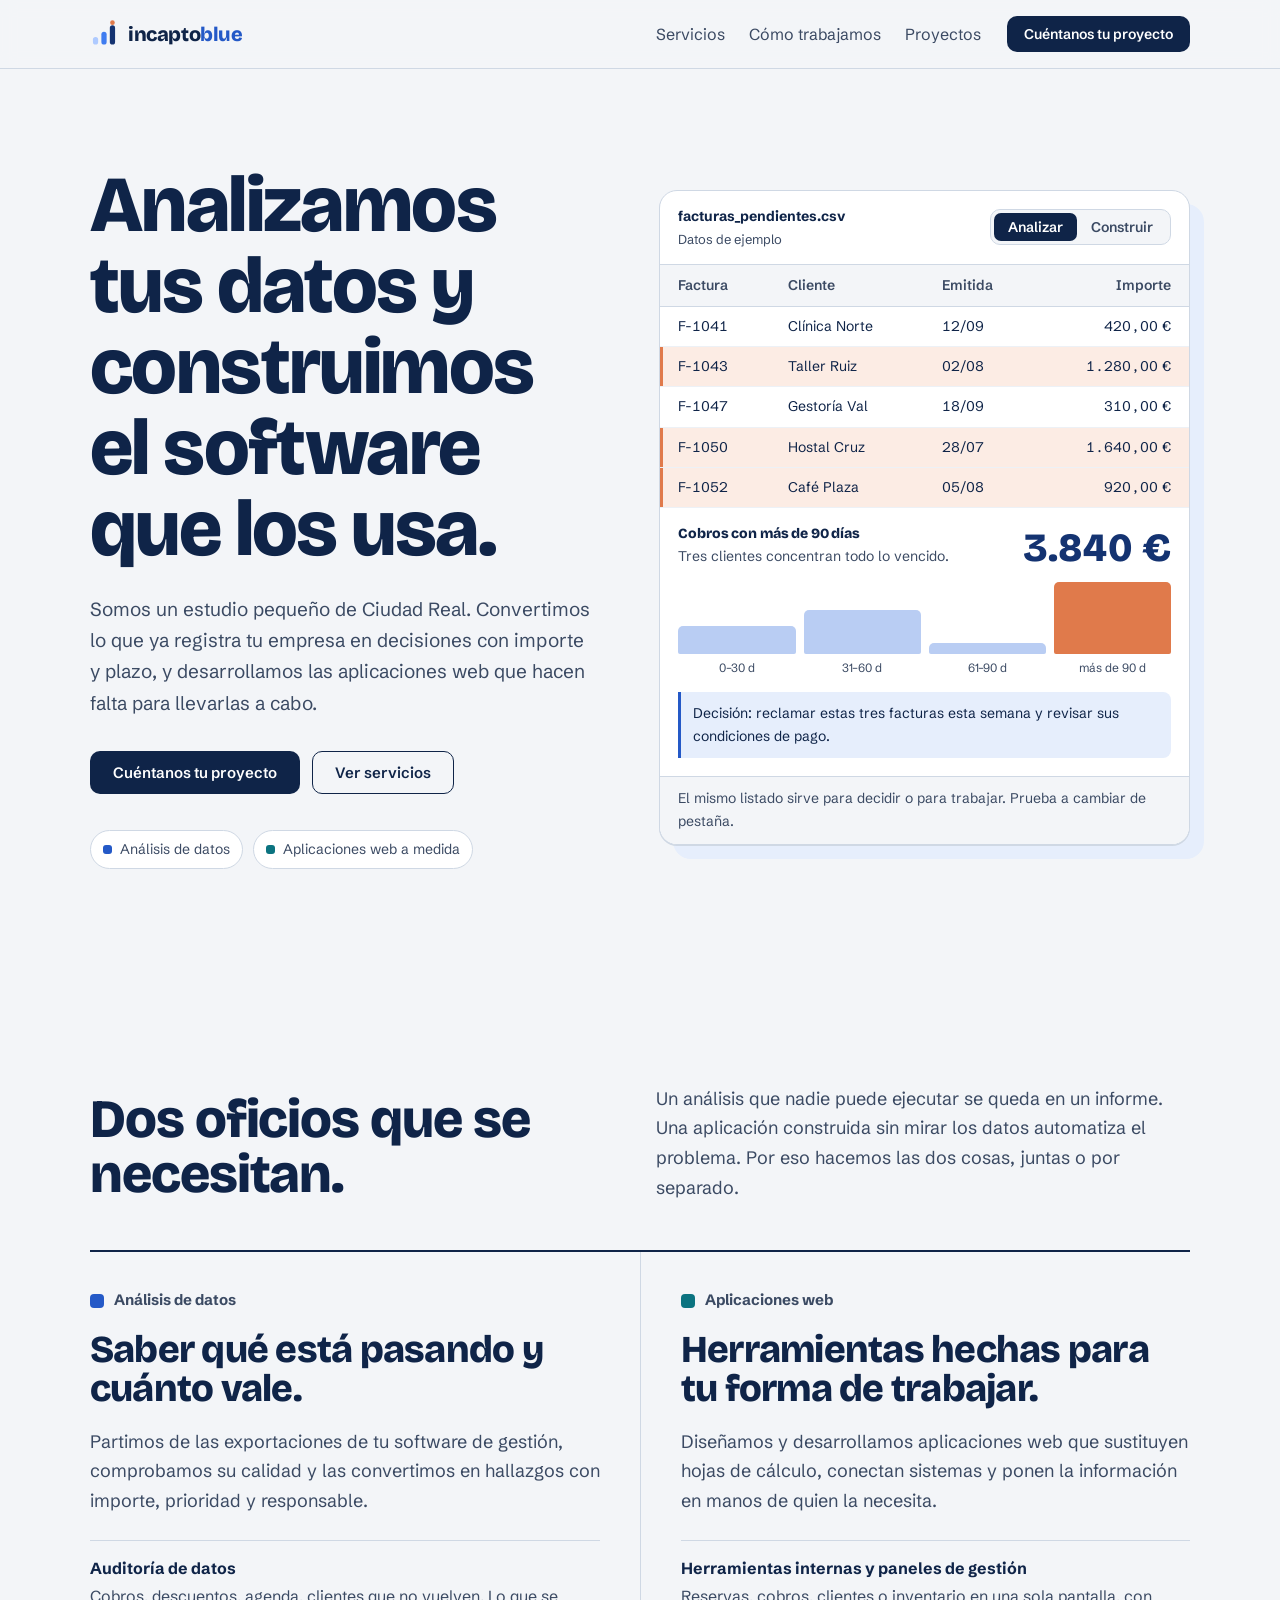
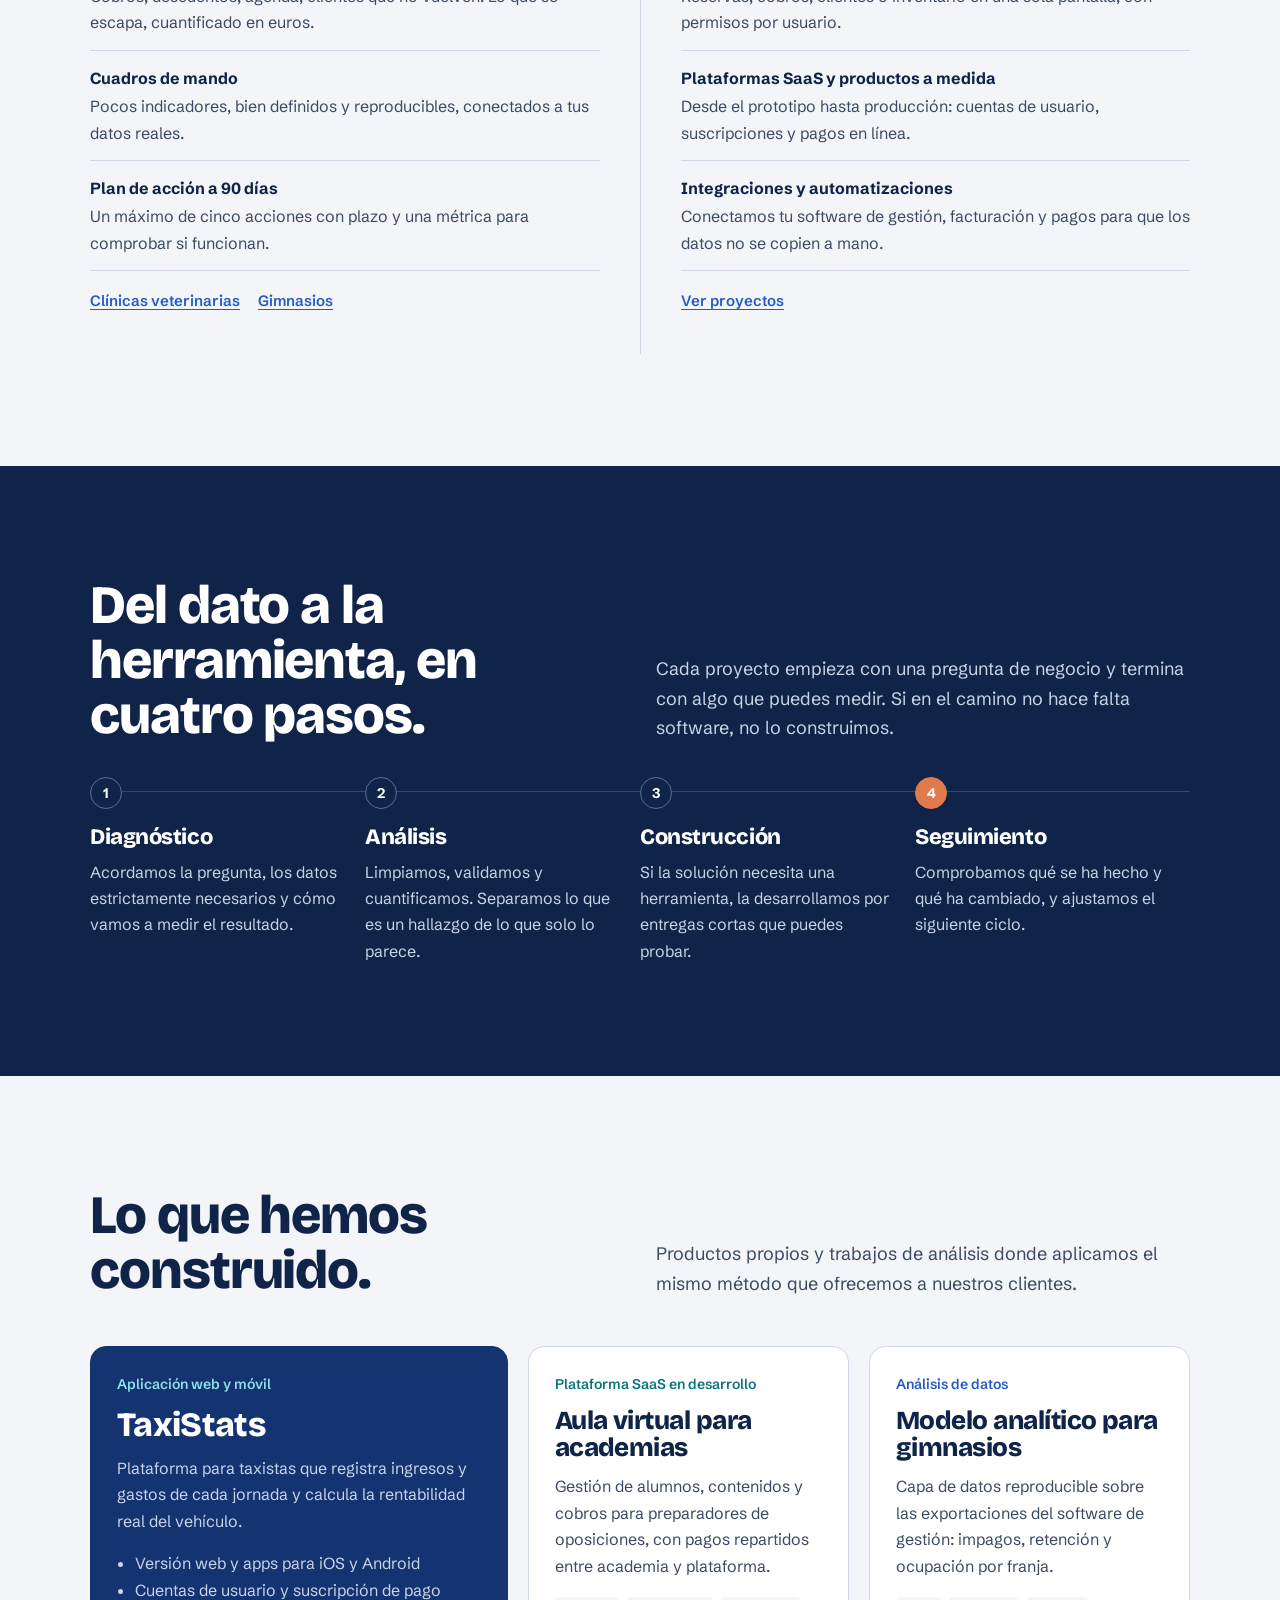
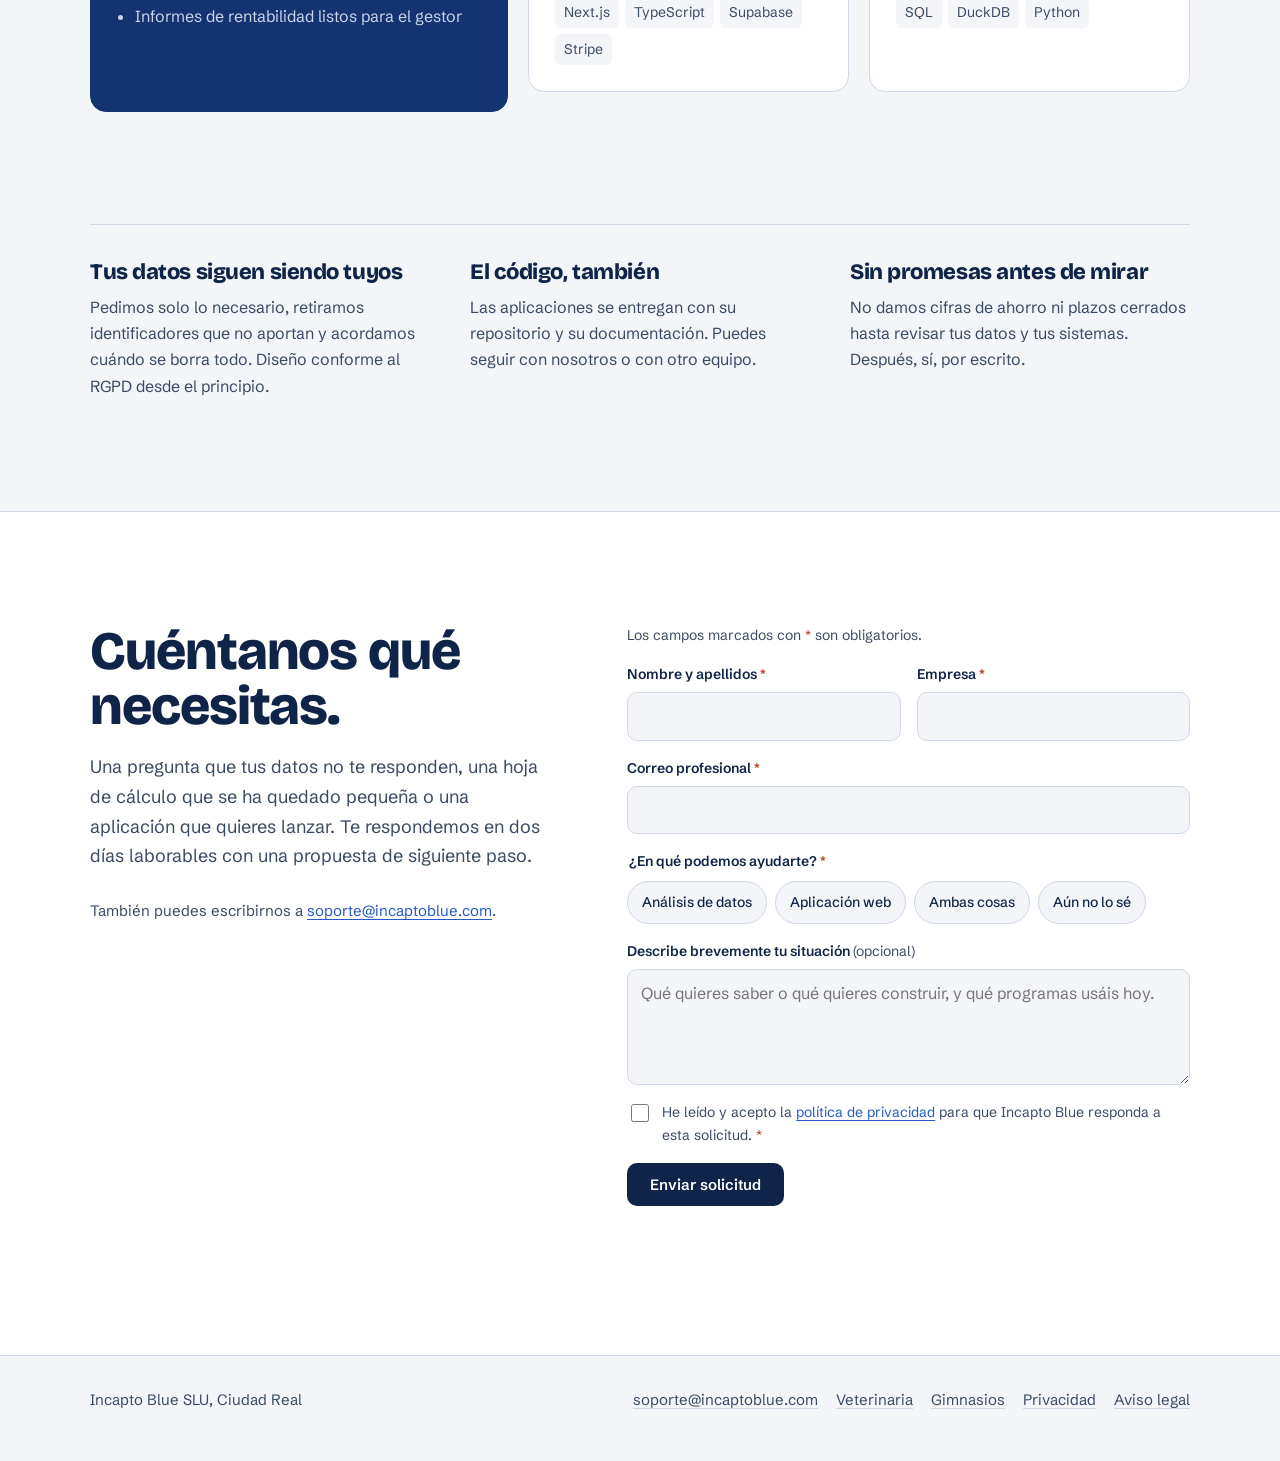
==== commit 00913c24: "Mejora la legibilidad y la accesibilidad de toda la web - Contraste AA en textos y enlaces de todas " ====
--- a/index.html
+++ b/index.html
@@ -12,7 +12,7 @@
 <meta property="og:description" content="Analizamos tus datos y construimos el software que los usa.">
 <meta property="og:type" content="website">
 <meta property="og:url" content="https://www.incaptoblue.com/">
-<link rel="stylesheet" href="home.css?v=20261105-1">
+<link rel="stylesheet" href="home.css?v=20261105-2">
 </head>
 <body>
 <a class="skip" href="#main">Saltar al contenido</a>
@@ -73,11 +73,11 @@
         <div class="switch-out">
           <div class="view is-on" id="view-analyze" role="tabpanel" aria-labelledby="tab-analyze">
             <div class="finding">
-              <h3>Cobros con más de 90 días</h3>
+              <p class="finding-title">Cobros con más de 90 días</p>
               <strong>3.840 €</strong>
               <p>Tres clientes concentran todo lo vencido.</p>
             </div>
-            <div class="aging" aria-label="Importe pendiente por antigüedad">
+            <div class="aging" role="img" aria-label="Importe pendiente por antigüedad: la mayor parte corresponde a facturas con más de 90 días.">
               <div><span style="height:30%"></span><small>0–30 d</small></div>
               <div><span style="height:46%"></span><small>31–60 d</small></div>
               <div><span style="height:12%"></span><small>61–90 d</small></div>
@@ -203,25 +203,27 @@
         <p>Una pregunta que tus datos no te responden, una hoja de cálculo que se ha quedado pequeña o una aplicación que quieres lanzar. Te respondemos en dos días laborables con una propuesta de siguiente paso.</p>
         <p class="direct">También puedes escribirnos a <a href="mailto:soporte@incaptoblue.com">soporte@incaptoblue.com</a>.</p>
       </div>
-      <form id="contact-form" novalidate>
+      <form id="contact-form" novalidate aria-describedby="form-req">
+        <p id="form-req" class="form-hint">Los campos marcados con <span class="req" aria-hidden="true">*</span> son obligatorios.</p>
         <label class="trap" aria-hidden="true">No rellenar<input name="website" tabindex="-1" autocomplete="off"></label>
         <input type="hidden" name="sector" value="General">
         <div class="form-row">
-          <label>Nombre y apellidos<input name="nombre" autocomplete="name" required></label>
-          <label>Empresa<input name="empresa" autocomplete="organization" required></label>
-        </div>
-        <label>Correo profesional<input name="email" type="email" autocomplete="email" required></label>
-        <fieldset>
-          <legend>¿En qué podemos ayudarte?</legend>
+          <div class="field"><label><span>Nombre y apellidos <span class="req" aria-hidden="true">*</span></span><input id="f-nombre" name="nombre" autocomplete="name" required aria-describedby="e-nombre"></label><p id="e-nombre" class="field-error"></p></div>
+          <div class="field"><label><span>Empresa <span class="req" aria-hidden="true">*</span></span><input id="f-empresa" name="empresa" autocomplete="organization" required aria-describedby="e-empresa"></label><p id="e-empresa" class="field-error"></p></div>
+        </div>
+        <div class="field"><label><span>Correo profesional <span class="req" aria-hidden="true">*</span></span><input id="f-email" name="email" type="email" autocomplete="email" inputmode="email" required aria-describedby="e-email"></label><p id="e-email" class="field-error"></p></div>
+        <fieldset id="f-servicio" aria-describedby="e-servicio">
+          <legend>¿En qué podemos ayudarte? <span class="req" aria-hidden="true">*</span></legend>
           <div class="choices">
             <label><input type="radio" name="servicio" value="Análisis de datos" required><span>Análisis de datos</span></label>
             <label><input type="radio" name="servicio" value="Aplicación web"><span>Aplicación web</span></label>
             <label><input type="radio" name="servicio" value="Ambas cosas"><span>Ambas cosas</span></label>
             <label><input type="radio" name="servicio" value="Aún no lo sé"><span>Aún no lo sé</span></label>
           </div>
+          <p id="e-servicio" class="field-error"></p>
         </fieldset>
-        <label>Describe brevemente tu situación<textarea name="necesidad" rows="4" placeholder="Qué quieres saber o qué quieres construir, y qué programas usáis hoy."></textarea></label>
-        <label class="consent"><input name="privacidad" type="checkbox" required><span>He leído y acepto la <a href="privacidad.html">política de privacidad</a> para que Incapto Blue responda a esta solicitud.</span></label>
+        <label><span>Describe brevemente tu situación <span class="form-hint">(opcional)</span></span><textarea name="necesidad" rows="4" maxlength="2000" placeholder="Qué quieres saber o qué quieres construir, y qué programas usáis hoy."></textarea></label>
+        <div class="field"><label class="consent"><input id="f-privacidad" name="privacidad" type="checkbox" required aria-describedby="e-privacidad"><span>He leído y acepto la <a href="privacidad.html">política de privacidad</a> para que Incapto Blue responda a esta solicitud. <span class="req" aria-hidden="true">*</span></span></label><p id="e-privacidad" class="field-error"></p></div>
         <button class="btn btn-ink" type="submit">Enviar solicitud</button>
         <p id="form-status" class="form-status" role="status" aria-live="polite"></p>
       </form>
@@ -243,6 +245,6 @@
   </div>
 </footer>
 
-<script src="home.js?v=20261105-1"></script>
+<script src="home.js?v=20261105-2"></script>
 </body>
 </html>
--- a/home.css
+++ b/home.css
@@ -6,10 +6,10 @@
   --paper: #f3f5f8;
   --surface: #ffffff;
   --line: #cfd8e4;
-  --blue: #2f6fe4;
+  --blue: #2459c7;
   --blue-deep: #143371;
   --blue-wash: #e6eefc;
-  --cyan: #0f9fb0;
+  --cyan: #0b7380;
   --cyan-wash: #ddf3f5;
   --coral: #e07a4b;
   --coral-wash: #fcece4;
@@ -21,9 +21,9 @@
 
 * { box-sizing: border-box; }
 html { scroll-behavior: smooth; }
-body { margin: 0; background: var(--paper); color: var(--ink); font: 17px/1.6 var(--font-body); -webkit-font-smoothing: antialiased; }
+body { margin: 0; background: var(--paper); color: var(--ink); font: 18px/1.65 var(--font-body); -webkit-font-smoothing: antialiased; }
 img, svg { display: block; }
-a { color: var(--blue); }
+a { color: var(--blue); text-underline-offset: 3px; }
 a:hover { color: var(--blue-deep); }
 :focus-visible { outline: 3px solid var(--coral); outline-offset: 3px; border-radius: 4px; }
 ::selection { background: var(--blue-wash); }
@@ -47,7 +47,8 @@
 .brand span { font: 800 20px/1 var(--font-display); letter-spacing: -0.02em; }
 .brand span b { color: var(--blue); font-weight: 800; }
 .nav-links { display: flex; gap: 24px; }
-.nav-links a { color: var(--ink-soft); font-size: 15px; text-decoration: none; }
+.nav-links a { color: var(--ink-soft); font-size: 16px; text-decoration: none; text-underline-offset: 4px; }
+.nav-links a:hover { text-decoration: underline; }
 .nav-links a:hover { color: var(--ink); }
 .nav .btn { padding: 10px 16px; font-size: 14px; }
 
@@ -66,13 +67,13 @@
 .switch-head { display: flex; align-items: center; justify-content: space-between; gap: 12px; padding: 14px 18px; border-bottom: 1px solid var(--line); }
 .switch-file { display: grid; gap: 1px; }
 .switch-file strong { font-size: 14px; }
-.switch-file small { font-size: 12px; color: var(--ink-soft); }
+.switch-file small { font-size: 13px; color: var(--ink-soft); }
 .switch-tabs { display: inline-flex; padding: 3px; border-radius: 10px; background: var(--paper); border: 1px solid var(--line); }
 .switch-tabs button { padding: 7px 14px; border: 0; border-radius: 7px; background: transparent; color: var(--ink-soft); font: 600 14px/1 var(--font-body); cursor: pointer; }
 .switch-tabs button[aria-selected="true"] { background: var(--ink); color: #fff; }
 .switch-tabs button[data-mode="build"][aria-selected="true"] { background: var(--cyan); }
 
-.rows { width: 100%; border-collapse: collapse; font-size: 13px; font-variant-numeric: tabular-nums; }
+.rows { width: 100%; border-collapse: collapse; font-size: 14px; font-variant-numeric: tabular-nums; }
 .rows th { padding: 9px 18px; text-align: left; font-weight: 600; color: var(--ink-soft); background: var(--paper); border-bottom: 1px solid var(--line); }
 .rows td { padding: 8px 18px; border-bottom: 1px solid #edf1f6; }
 .rows td:last-child, .rows th:last-child { text-align: right; }
@@ -86,26 +87,26 @@
 .finding { display: grid; grid-template-columns: 1fr auto; gap: 4px 16px; align-items: end; }
 .finding p { font-size: 14px; color: var(--ink-soft); }
 .finding strong { grid-row: span 2; font: 800 40px/1 var(--font-display); color: var(--blue-deep); font-variant-numeric: tabular-nums; }
-.finding h3 { font-size: 20px; letter-spacing: -0.01em; }
+.finding-title { font: 800 20px/1.1 var(--font-display); letter-spacing: -0.01em; color: var(--ink) !important; }
 .aging { display: grid; grid-template-columns: repeat(4, 1fr); gap: 8px; align-items: end; height: 96px; }
 .aging div { display: flex; flex-direction: column; justify-content: flex-end; gap: 4px; height: 100%; }
 .aging span { display: block; min-height: 4px; border-radius: 5px 5px 2px 2px; background: #b9cdf3; }
 .aging div:last-child span { background: var(--coral); }
-.aging small { font-size: 11px; color: var(--ink-soft); text-align: center; }
+.aging small { font-size: 12px; color: var(--ink-soft); text-align: center; }
 .action { padding: 10px 12px; border-left: 3px solid var(--blue); background: var(--blue-wash); border-radius: 0 8px 8px 0; font-size: 14px; }
 
 .app { border: 1px solid var(--line); border-radius: 12px; overflow: hidden; }
 .app-bar { display: flex; align-items: center; justify-content: space-between; gap: 10px; padding: 10px 12px; background: var(--cyan-wash); }
 .app-bar strong { font-size: 14px; }
-.app-bar span { font-size: 12px; color: #0b6f7b; font-weight: 600; }
+.app-bar span { font-size: 13px; color: #075a64; font-weight: 600; }
 .app ul { margin: 0; padding: 0; list-style: none; }
-.app li { display: grid; grid-template-columns: auto 1fr auto; gap: 10px; align-items: center; padding: 9px 12px; border-top: 1px solid #edf1f6; font-size: 13px; }
+.app li { display: grid; grid-template-columns: auto 1fr auto; gap: 10px; align-items: center; padding: 9px 12px; border-top: 1px solid #edf1f6; font-size: 14px; }
 .app li input { width: 16px; height: 16px; accent-color: var(--cyan); margin: 0; }
 .app li b { font-variant-numeric: tabular-nums; font-weight: 600; }
-.app-foot { display: flex; justify-content: space-between; align-items: center; gap: 10px; padding: 10px 12px; border-top: 1px solid var(--line); font-size: 13px; color: var(--ink-soft); }
-.app-foot button { padding: 8px 12px; border: 0; border-radius: 8px; background: var(--cyan); color: #fff; font: 600 13px/1 var(--font-body); cursor: pointer; }
-.app-foot button:disabled { background: #a9c9cd; cursor: default; }
-.switch-note { padding: 10px 18px; border-top: 1px solid var(--line); font-size: 12px; color: var(--ink-soft); background: var(--paper); }
+.app-foot { display: flex; justify-content: space-between; align-items: center; gap: 10px; padding: 10px 12px; border-top: 1px solid var(--line); font-size: 14px; color: var(--ink-soft); }
+.app-foot button { padding: 10px 14px; border: 0; border-radius: 8px; background: var(--cyan); color: #fff; font: 600 14px/1 var(--font-body); cursor: pointer; }
+.app-foot button:disabled { background: #e3ecee; color: #3b4a63; cursor: default; }
+.switch-note { padding: 10px 18px; border-top: 1px solid var(--line); font-size: 14px; color: var(--ink-soft); background: var(--paper); }
 
 /* Sections */
 section { scroll-margin-top: 80px; }
@@ -125,18 +126,18 @@
 .service ul { margin: 6px 0 0; padding: 0; list-style: none; border-top: 1px solid var(--line); }
 .service li { padding: 14px 0; border-bottom: 1px solid var(--line); display: grid; gap: 2px; }
 .service li strong { font-size: 16px; }
-.service li span { font-size: 15px; color: var(--ink-soft); }
+.service li span { font-size: 16px; color: var(--ink-soft); }
 .service-links { display: flex; flex-wrap: wrap; gap: 10px 18px; font-size: 15px; font-weight: 600; }
 
 /* Bridge band */
 .bridge { background: var(--ink); color: #fff; }
-.bridge .section-head p { color: #b9c6dc; }
+.bridge .section-head p { color: #c9d4e6; }
 .steps { display: grid; grid-template-columns: repeat(4, 1fr); gap: 0; margin: 0; padding: 0; list-style: none; counter-reset: step; }
 .steps li { position: relative; padding: 26px 24px 0 0; border-top: 1px solid #34486d; counter-increment: step; }
 .steps li::before { content: counter(step); position: absolute; top: -15px; left: 0; display: grid; place-items: center; width: 30px; height: 30px; border-radius: 50%; background: var(--ink); border: 1px solid #5a6f96; font: 700 14px/1 var(--font-body); }
 .steps li:last-child::before { background: var(--coral); border-color: var(--coral); }
 .steps h3 { font-size: 22px; margin-top: 8px; }
-.steps p { margin-top: 10px; color: #b9c6dc; font-size: 15px; }
+.steps p { margin-top: 10px; color: #c9d4e6; font-size: 16px; }
 
 /* Work */
 .work { display: grid; grid-template-columns: 1.3fr 1fr 1fr; gap: 20px; }
@@ -145,12 +146,12 @@
 .work article:first-child p, .work article:first-child li { color: #c9d5ea; }
 .work h3 { font-size: 26px; }
 .work article:first-child h3 { font-size: 34px; }
-.work p { color: var(--ink-soft); font-size: 15px; }
+.work p { color: var(--ink-soft); font-size: 16px; }
 .work .kind { font-size: 14px; font-weight: 600; color: var(--cyan); }
 .work article:first-child .kind { color: #8fe0ea; }
-.work ul { margin: 4px 0 0; padding-left: 18px; font-size: 15px; color: var(--ink-soft); }
+.work ul { margin: 4px 0 0; padding-left: 18px; font-size: 16px; color: var(--ink-soft); }
 .work .stack { display: flex; flex-wrap: wrap; gap: 6px; margin-top: 6px; }
-.work .stack span { padding: 4px 9px; border-radius: 6px; background: var(--paper); font-size: 13px; color: var(--ink-soft); }
+.work .stack span { padding: 4px 9px; border-radius: 6px; background: var(--paper); font-size: 14px; color: var(--ink-soft); }
 .work article:first-child .stack span { background: rgba(255,255,255,.1); color: #e3eaf6; }
 
 /* Principles */
@@ -186,11 +187,21 @@
 form .btn { justify-self: start; }
 
 /* Footer */
-.foot { padding: 32px 0 48px; border-top: 1px solid var(--line); font-size: 14px; color: var(--ink-soft); }
+.foot { padding: 32px 0 48px; border-top: 1px solid var(--line); font-size: 15px; color: var(--ink-soft); }
 .foot .wrap { display: flex; flex-wrap: wrap; align-items: center; justify-content: space-between; gap: 18px; }
 .foot nav { display: flex; flex-wrap: wrap; gap: 18px; }
-.foot a { color: inherit; text-decoration: none; }
+.foot a { color: inherit; text-decoration: underline; text-decoration-color: var(--line); text-underline-offset: 3px; }
 .foot a:hover { color: var(--ink); text-decoration: underline; }
+
+/* Form errors */
+input, select, textarea, fieldset, h2, h3 { scroll-margin-top: 96px; }
+.field { display: grid; gap: 6px; }
+.field-error { font-size: 14px; font-weight: 500; color: #b23a1f; }
+.field-error:empty { display: none; }
+[aria-invalid="true"] { border-color: #b23a1f; background: #fff7f5; }
+fieldset[aria-invalid="true"] .choices span { border-color: #b23a1f; }
+.form-hint { font-size: 14px; font-weight: 400; color: var(--ink-soft); }
+.req { color: #b23a1f; }
 
 /* Responsive */
 @media (max-width: 960px) {
@@ -218,6 +229,10 @@
   .steps, .work, .form-row { grid-template-columns: 1fr; }
   .work article:first-child { grid-column: auto; }
 }
+@media (prefers-contrast: more) {
+  :root { --ink-soft: #1f2b40; --line: #8796ad; }
+  .switch, .work article, input, select, textarea { border-width: 2px; }
+}
 @media (prefers-reduced-motion: reduce) {
   html { scroll-behavior: auto; }
   .view, .view.is-on { transition: none; transform: none; }
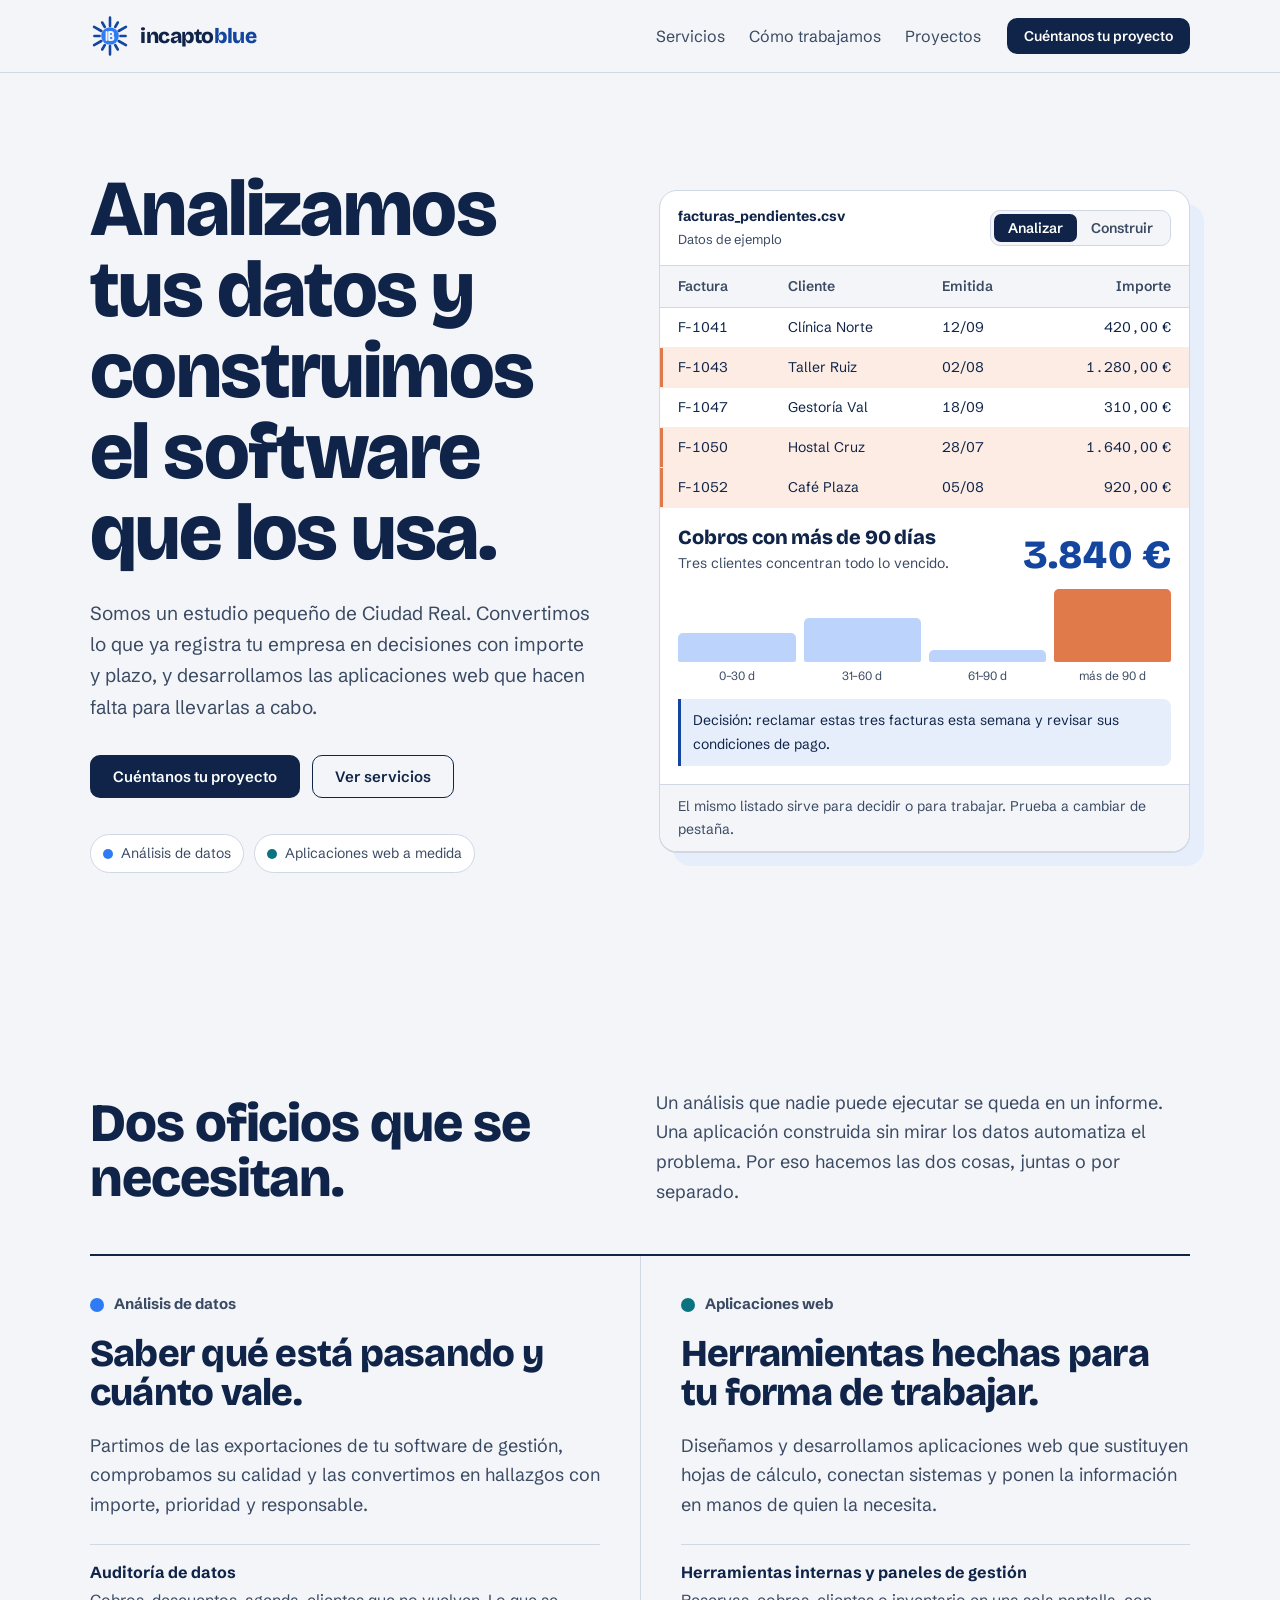
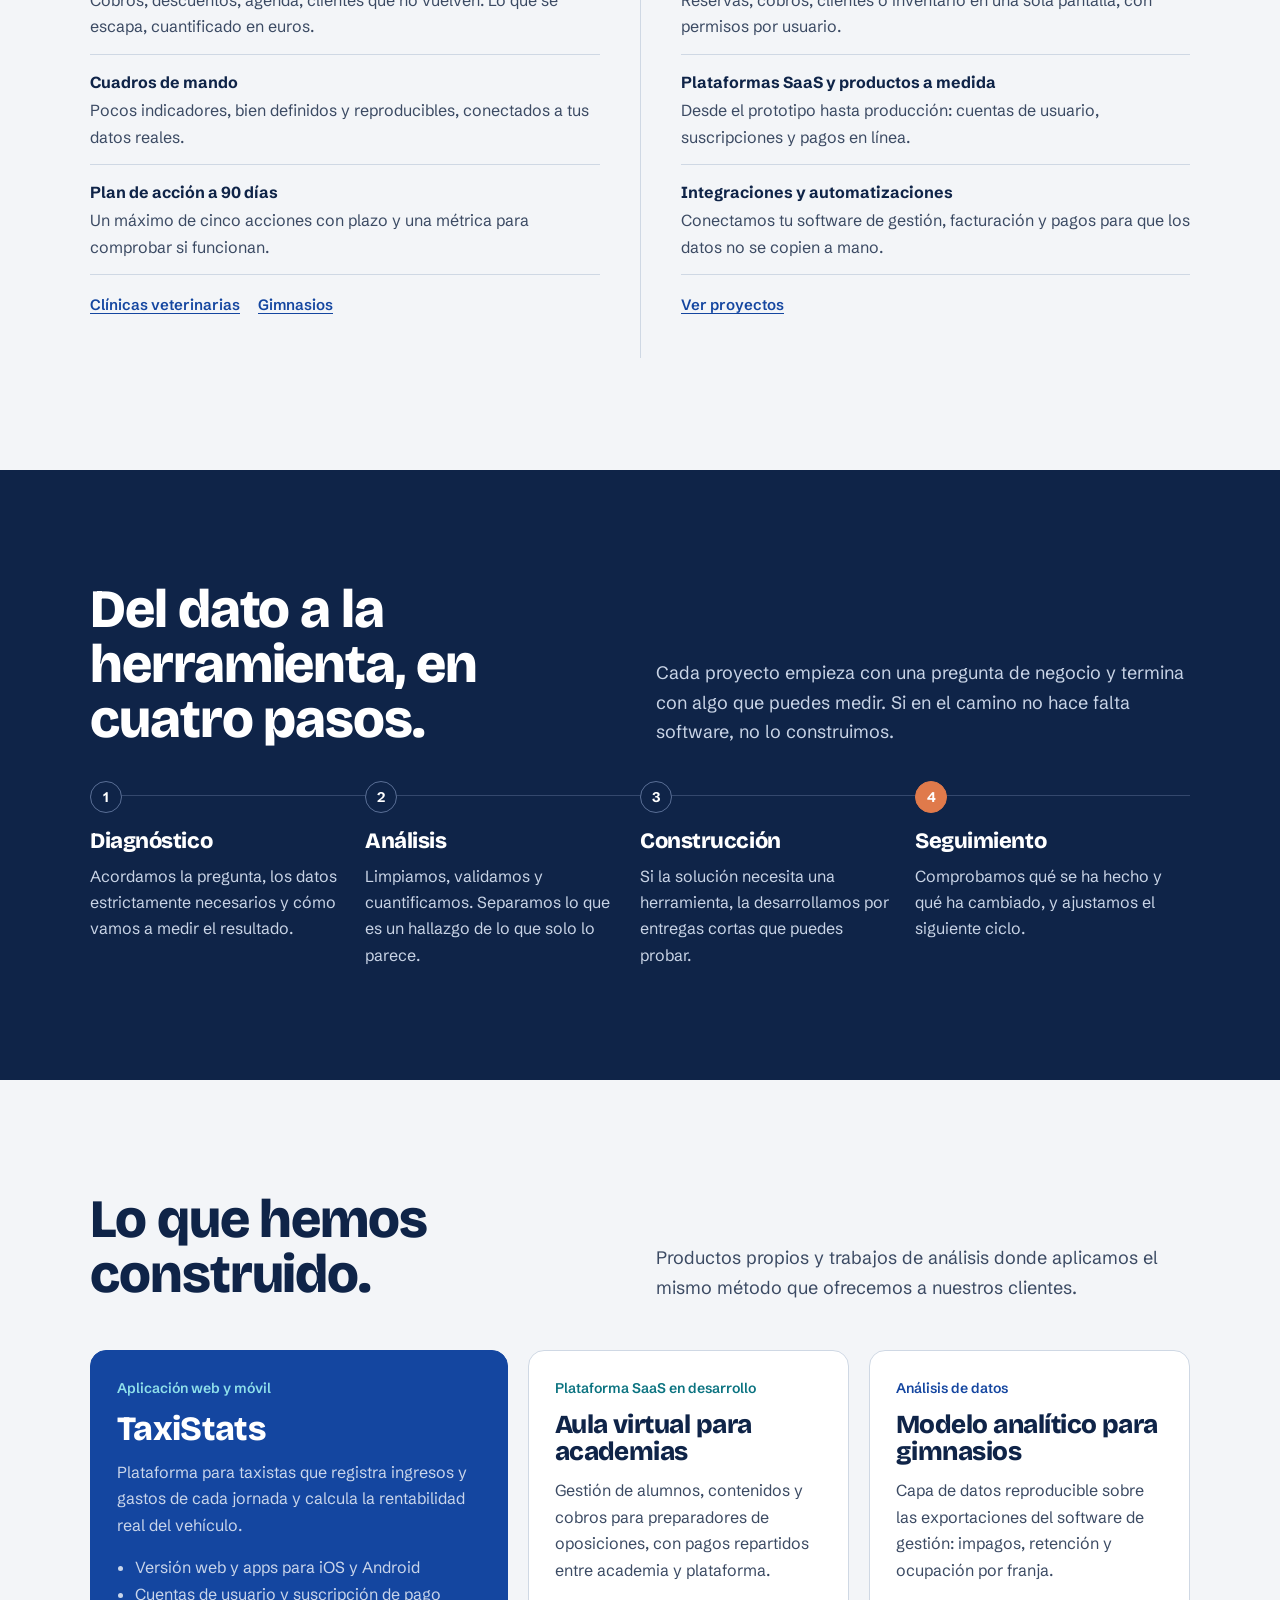
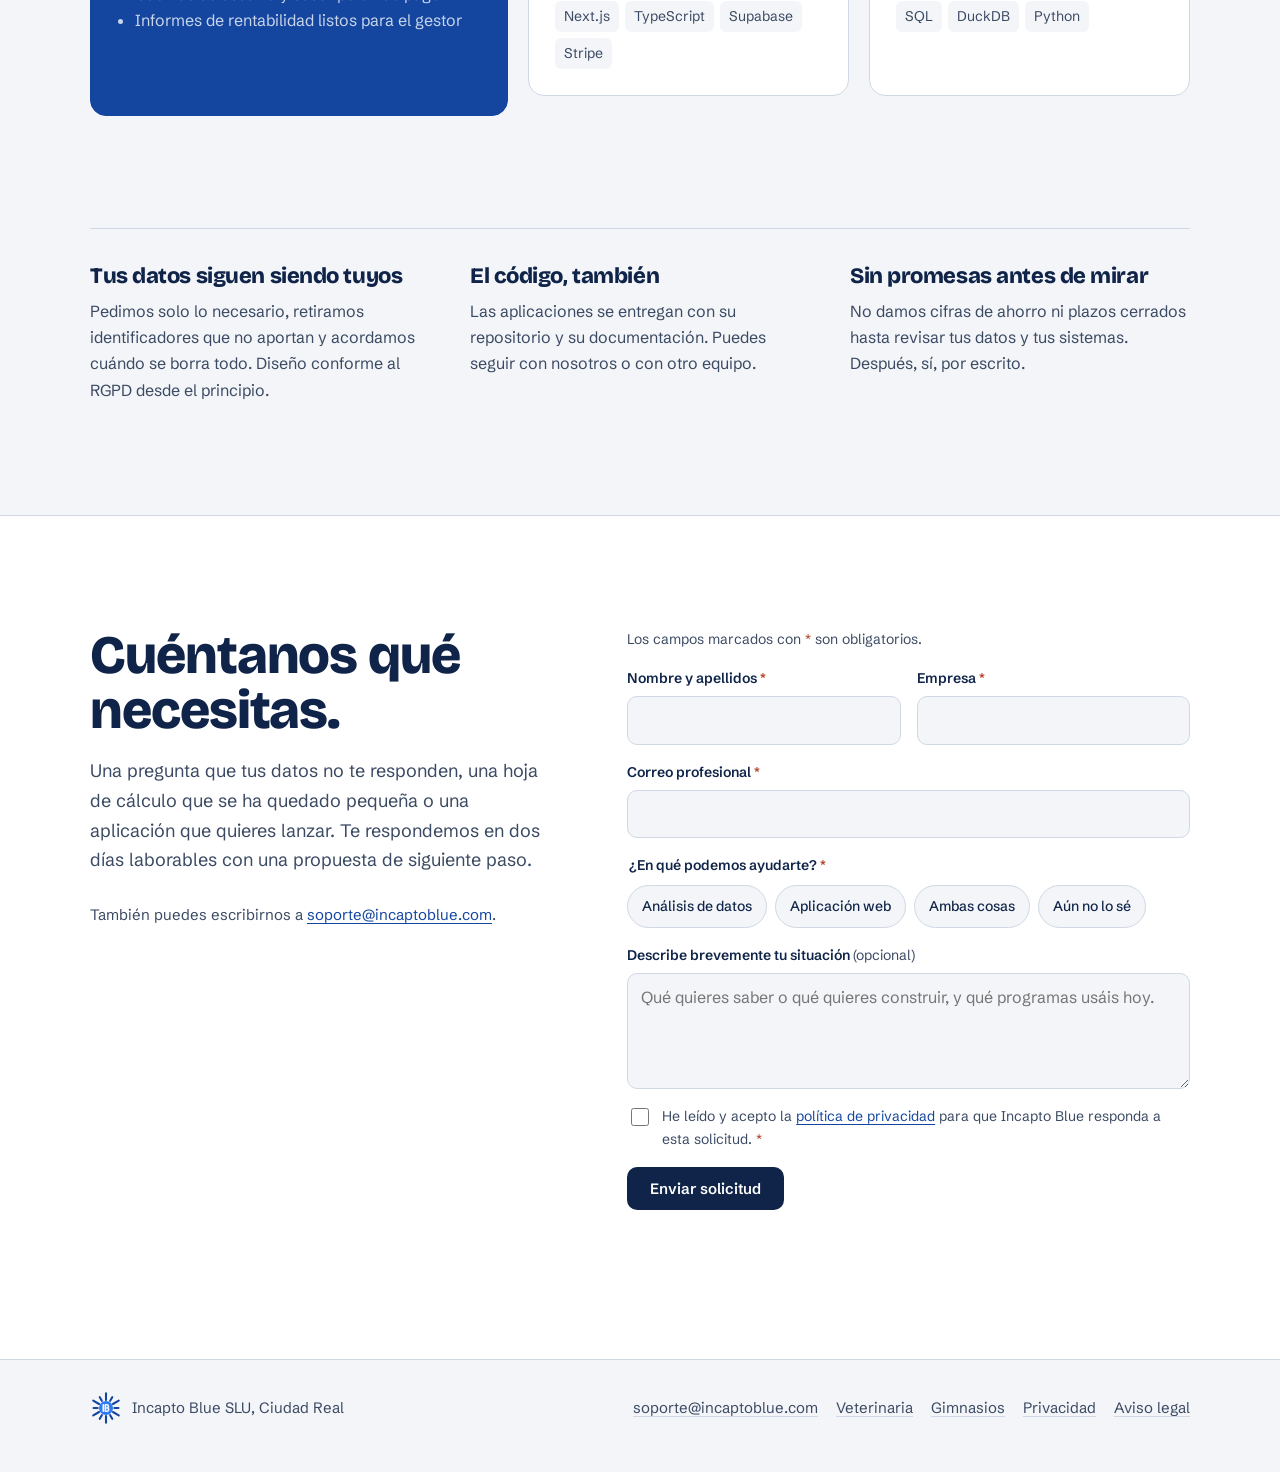
==== commit ce4d5a34: "Incorpora el nuevo isotipo (sol con IB calado) - Isotipo original en assets/isotipo.svg y versión si" ====
--- a/index.html
+++ b/index.html
@@ -7,12 +7,13 @@
 <meta name="description" content="Incapto Blue analiza los datos de tu empresa para decidir mejor y desarrolla las aplicaciones web que los ponen a trabajar: paneles, herramientas internas y software a medida.">
 <meta name="theme-color" content="#0f2448">
 <link rel="canonical" href="https://www.incaptoblue.com/">
-<link rel="icon" href="favicon.svg" type="image/svg+xml">
+<link rel="icon" href="/favicon.svg" type="image/svg+xml">
+<link rel="apple-touch-icon" href="/assets/apple-touch-icon.png">
 <meta property="og:title" content="Incapto Blue | Análisis de datos y desarrollo web">
 <meta property="og:description" content="Analizamos tus datos y construimos el software que los usa.">
 <meta property="og:type" content="website">
 <meta property="og:url" content="https://www.incaptoblue.com/">
-<link rel="stylesheet" href="home.css?v=20261105-2">
+<link rel="stylesheet" href="home.css?v=20261105-4">
 </head>
 <body>
 <a class="skip" href="#main">Saltar al contenido</a>
@@ -20,7 +21,7 @@
 <header class="nav">
   <div class="wrap">
     <a class="brand" href="#top" aria-label="Incapto Blue, inicio">
-      <svg width="28" height="28" viewBox="0 0 48 48" aria-hidden="true"><rect x="5" y="29" width="9" height="13" rx="4.5" fill="#aecaff"/><rect x="19.5" y="20" width="9" height="22" rx="4.5" fill="#3f7cf0"/><rect x="34" y="9" width="9" height="33" rx="4.5" fill="#143371"/><circle cx="38.5" cy="4.5" r="4" fill="#e07a4b"/></svg>
+      <img src="/assets/isotipo-sm.svg" width="40" height="40" alt="" class="isotipo">
       <span>incapto<b>blue</b></span>
     </a>
     <nav class="nav-links" aria-label="Secciones">
@@ -44,7 +45,7 @@
           <a class="btn btn-line" href="#servicios">Ver servicios</a>
         </div>
         <ul class="hero-lines" aria-label="Líneas de trabajo">
-          <li><i style="background:var(--blue)"></i>Análisis de datos</li>
+          <li><i style="background:var(--sun)"></i>Análisis de datos</li>
           <li><i style="background:var(--cyan)"></i>Aplicaciones web a medida</li>
         </ul>
       </div>
@@ -111,7 +112,7 @@
 
       <div class="services">
         <article class="service" aria-labelledby="svc-data">
-          <p class="service-mark"><i style="background:var(--blue)"></i>Análisis de datos</p>
+          <p class="service-mark"><i style="background:var(--sun)"></i>Análisis de datos</p>
           <h3 id="svc-data">Saber qué está pasando y cuánto vale.</h3>
           <p>Partimos de las exportaciones de tu software de gestión, comprobamos su calidad y las convertimos en hallazgos con importe, prioridad y responsable.</p>
           <ul>
@@ -234,7 +235,7 @@
 
 <footer class="foot">
   <div class="wrap">
-    <span>Incapto Blue SLU, Ciudad Real</span>
+    <span class="foot-brand"><img src="/assets/isotipo-sm.svg" width="32" height="32" alt="" class="isotipo">Incapto Blue SLU, Ciudad Real</span>
     <nav aria-label="Pie de página">
       <a href="mailto:soporte@incaptoblue.com">soporte@incaptoblue.com</a>
       <a href="veterinaria/">Veterinaria</a>
--- a/home.css
+++ b/home.css
@@ -6,8 +6,9 @@
   --paper: #f3f5f8;
   --surface: #ffffff;
   --line: #cfd8e4;
-  --blue: #2459c7;
-  --blue-deep: #143371;
+  --blue: #1446a0;
+  --sun: #2f7bf5;
+  --blue-deep: #1446a0;
   --blue-wash: #e6eefc;
   --cyan: #0b7380;
   --cyan-wash: #ddf3f5;
@@ -42,9 +43,9 @@
 
 /* Nav */
 .nav { position: sticky; top: 0; z-index: 30; background: color-mix(in srgb, var(--paper) 92%, transparent); backdrop-filter: blur(8px); border-bottom: 1px solid var(--line); }
-.nav .wrap { display: flex; align-items: center; gap: 26px; height: 68px; }
+.nav .wrap { display: flex; align-items: center; gap: 26px; height: 72px; }
 .brand { display: flex; align-items: center; gap: 10px; margin-right: auto; color: var(--ink); text-decoration: none; }
-.brand span { font: 800 20px/1 var(--font-display); letter-spacing: -0.02em; }
+.brand span { font: 800 21px/1 var(--font-display); letter-spacing: -0.02em; }
 .brand span b { color: var(--blue); font-weight: 800; }
 .nav-links { display: flex; gap: 24px; }
 .nav-links a { color: var(--ink-soft); font-size: 16px; text-decoration: none; text-underline-offset: 4px; }
@@ -60,10 +61,11 @@
 .hero-actions { display: flex; flex-wrap: wrap; gap: 12px; margin-top: 32px; }
 .hero-lines { display: flex; flex-wrap: wrap; gap: 10px; margin: 36px 0 0; padding: 0; list-style: none; }
 .hero-lines li { display: flex; align-items: center; gap: 8px; padding: 7px 12px; border: 1px solid var(--line); border-radius: 999px; background: var(--surface); font-size: 14px; color: var(--ink-soft); }
-.hero-lines i { width: 9px; height: 9px; border-radius: 3px; }
+.hero-lines i { width: 10px; height: 10px; border-radius: 50%; }
 
 /* Hero switch panel */
 .switch { position: relative; background: var(--surface); border: 1px solid var(--line); border-radius: 18px; overflow: hidden; box-shadow: 0 1px 0 var(--line), 14px 14px 0 var(--blue-wash); }
+.isotipo { flex: none; }
 .switch-head { display: flex; align-items: center; justify-content: space-between; gap: 12px; padding: 14px 18px; border-bottom: 1px solid var(--line); }
 .switch-file { display: grid; gap: 1px; }
 .switch-file strong { font-size: 14px; }
@@ -87,10 +89,10 @@
 .finding { display: grid; grid-template-columns: 1fr auto; gap: 4px 16px; align-items: end; }
 .finding p { font-size: 14px; color: var(--ink-soft); }
 .finding strong { grid-row: span 2; font: 800 40px/1 var(--font-display); color: var(--blue-deep); font-variant-numeric: tabular-nums; }
-.finding-title { font: 800 20px/1.1 var(--font-display); letter-spacing: -0.01em; color: var(--ink) !important; }
+.finding .finding-title { font: 800 20px/1.1 var(--font-display); letter-spacing: -0.01em; color: var(--ink) !important; }
 .aging { display: grid; grid-template-columns: repeat(4, 1fr); gap: 8px; align-items: end; height: 96px; }
 .aging div { display: flex; flex-direction: column; justify-content: flex-end; gap: 4px; height: 100%; }
-.aging span { display: block; min-height: 4px; border-radius: 5px 5px 2px 2px; background: #b9cdf3; }
+.aging span { display: block; min-height: 4px; border-radius: 5px 5px 2px 2px; background: #bcd3fb; }
 .aging div:last-child span { background: var(--coral); }
 .aging small { font-size: 12px; color: var(--ink-soft); text-align: center; }
 .action { padding: 10px 12px; border-left: 3px solid var(--blue); background: var(--blue-wash); border-radius: 0 8px 8px 0; font-size: 14px; }
@@ -120,7 +122,7 @@
 .service { padding: 36px 40px 40px 0; display: grid; gap: 18px; align-content: start; }
 .service + .service { padding: 36px 0 40px 40px; border-left: 1px solid var(--line); }
 .service-mark { display: flex; align-items: center; gap: 10px; font-weight: 700; font-size: 15px; }
-.service-mark i { width: 14px; height: 14px; border-radius: 4px; }
+.service-mark i { width: 14px; height: 14px; border-radius: 50%; }
 .service h3 { font-size: clamp(28px, 3vw, 38px); }
 .service > p { color: var(--ink-soft); max-width: 32em; }
 .service ul { margin: 6px 0 0; padding: 0; list-style: none; border-top: 1px solid var(--line); }
@@ -189,6 +191,7 @@
 /* Footer */
 .foot { padding: 32px 0 48px; border-top: 1px solid var(--line); font-size: 15px; color: var(--ink-soft); }
 .foot .wrap { display: flex; flex-wrap: wrap; align-items: center; justify-content: space-between; gap: 18px; }
+.foot-brand { display: flex; align-items: center; gap: 10px; }
 .foot nav { display: flex; flex-wrap: wrap; gap: 18px; }
 .foot a { color: inherit; text-decoration: underline; text-decoration-color: var(--line); text-underline-offset: 3px; }
 .foot a:hover { color: var(--ink); text-decoration: underline; }
